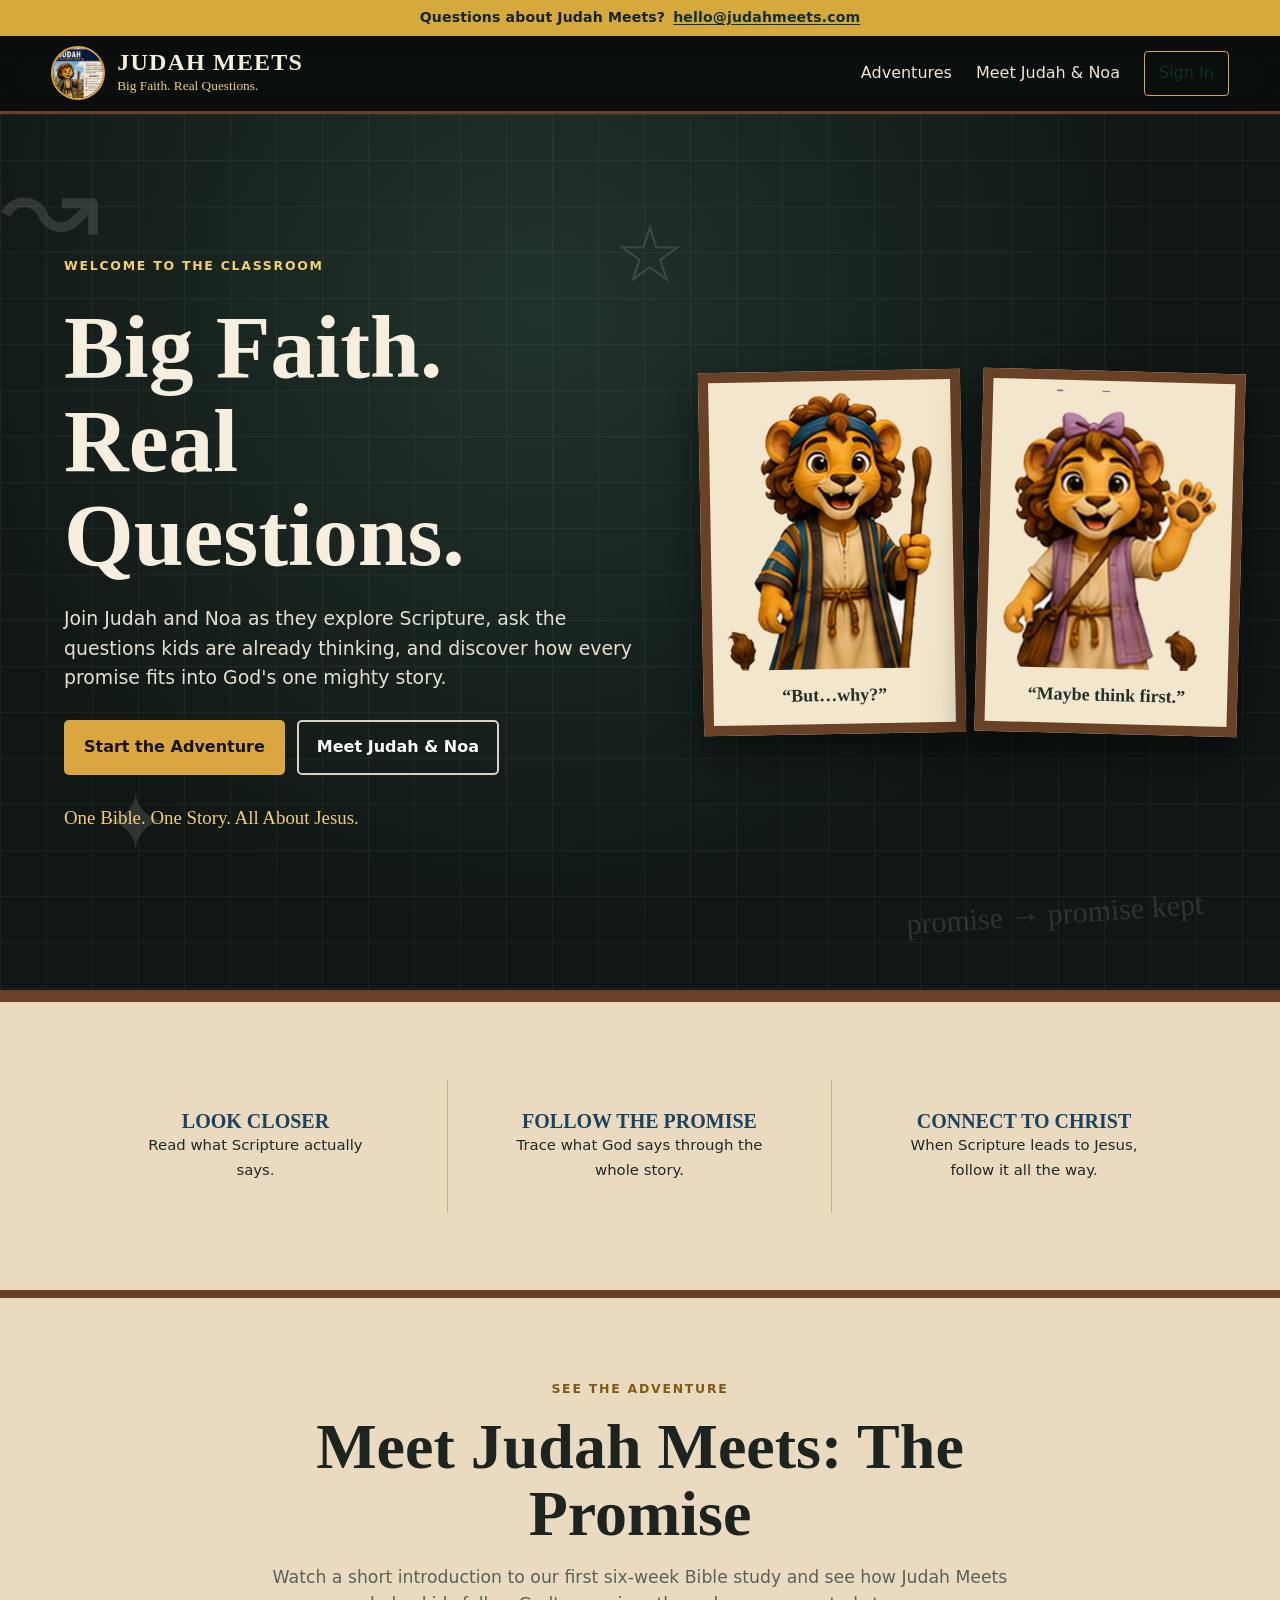
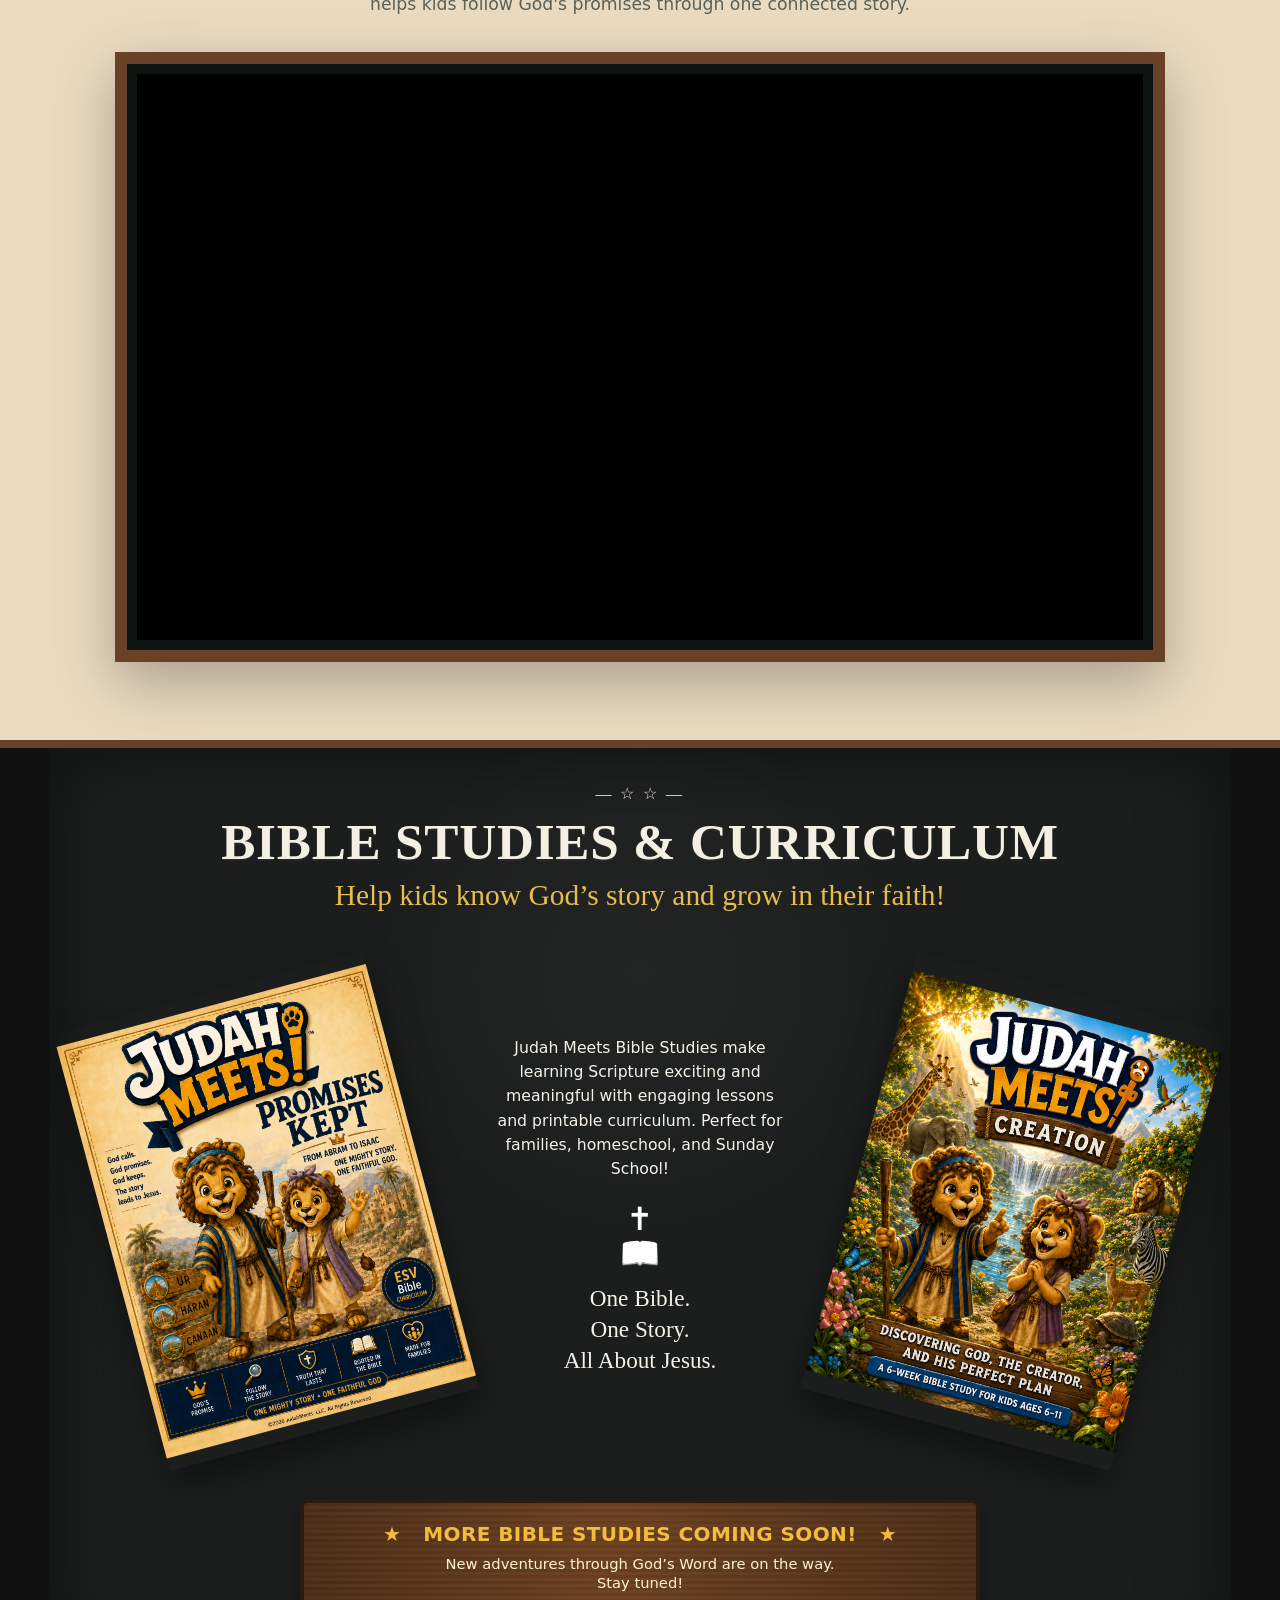
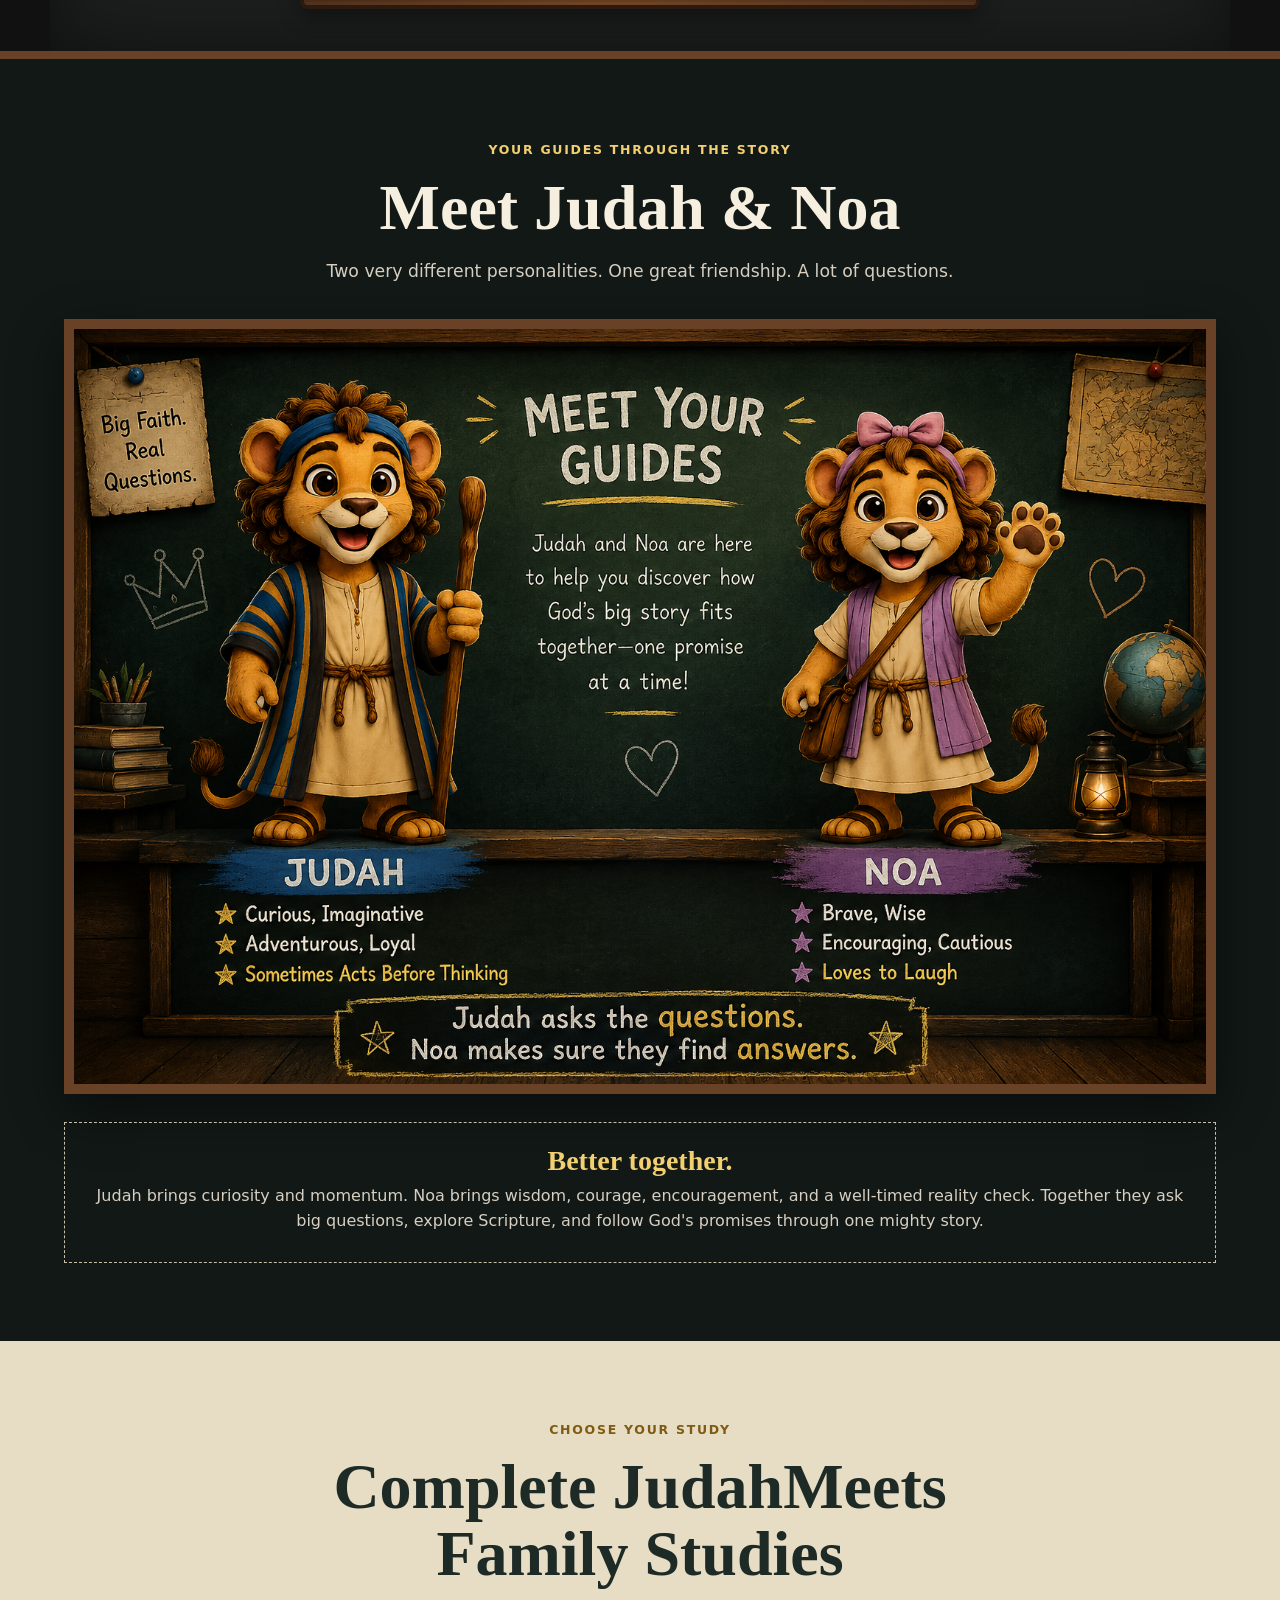
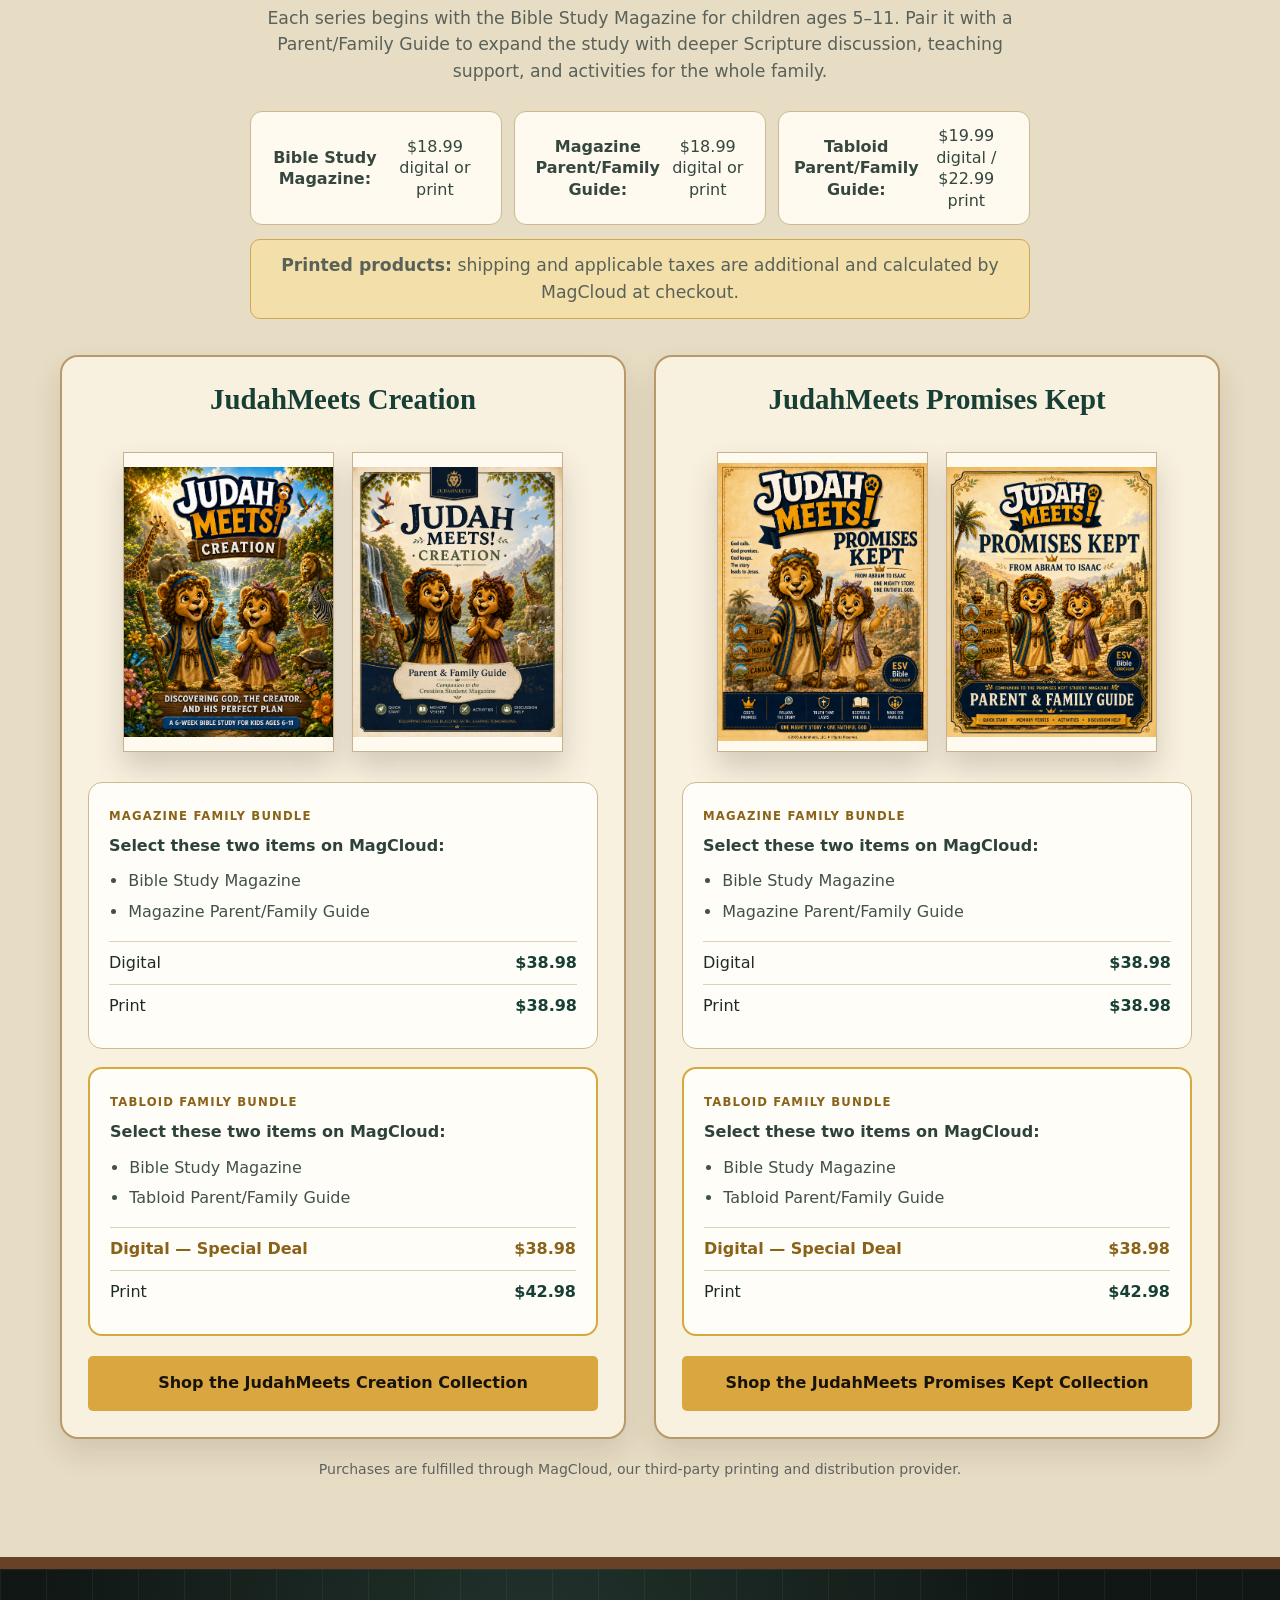
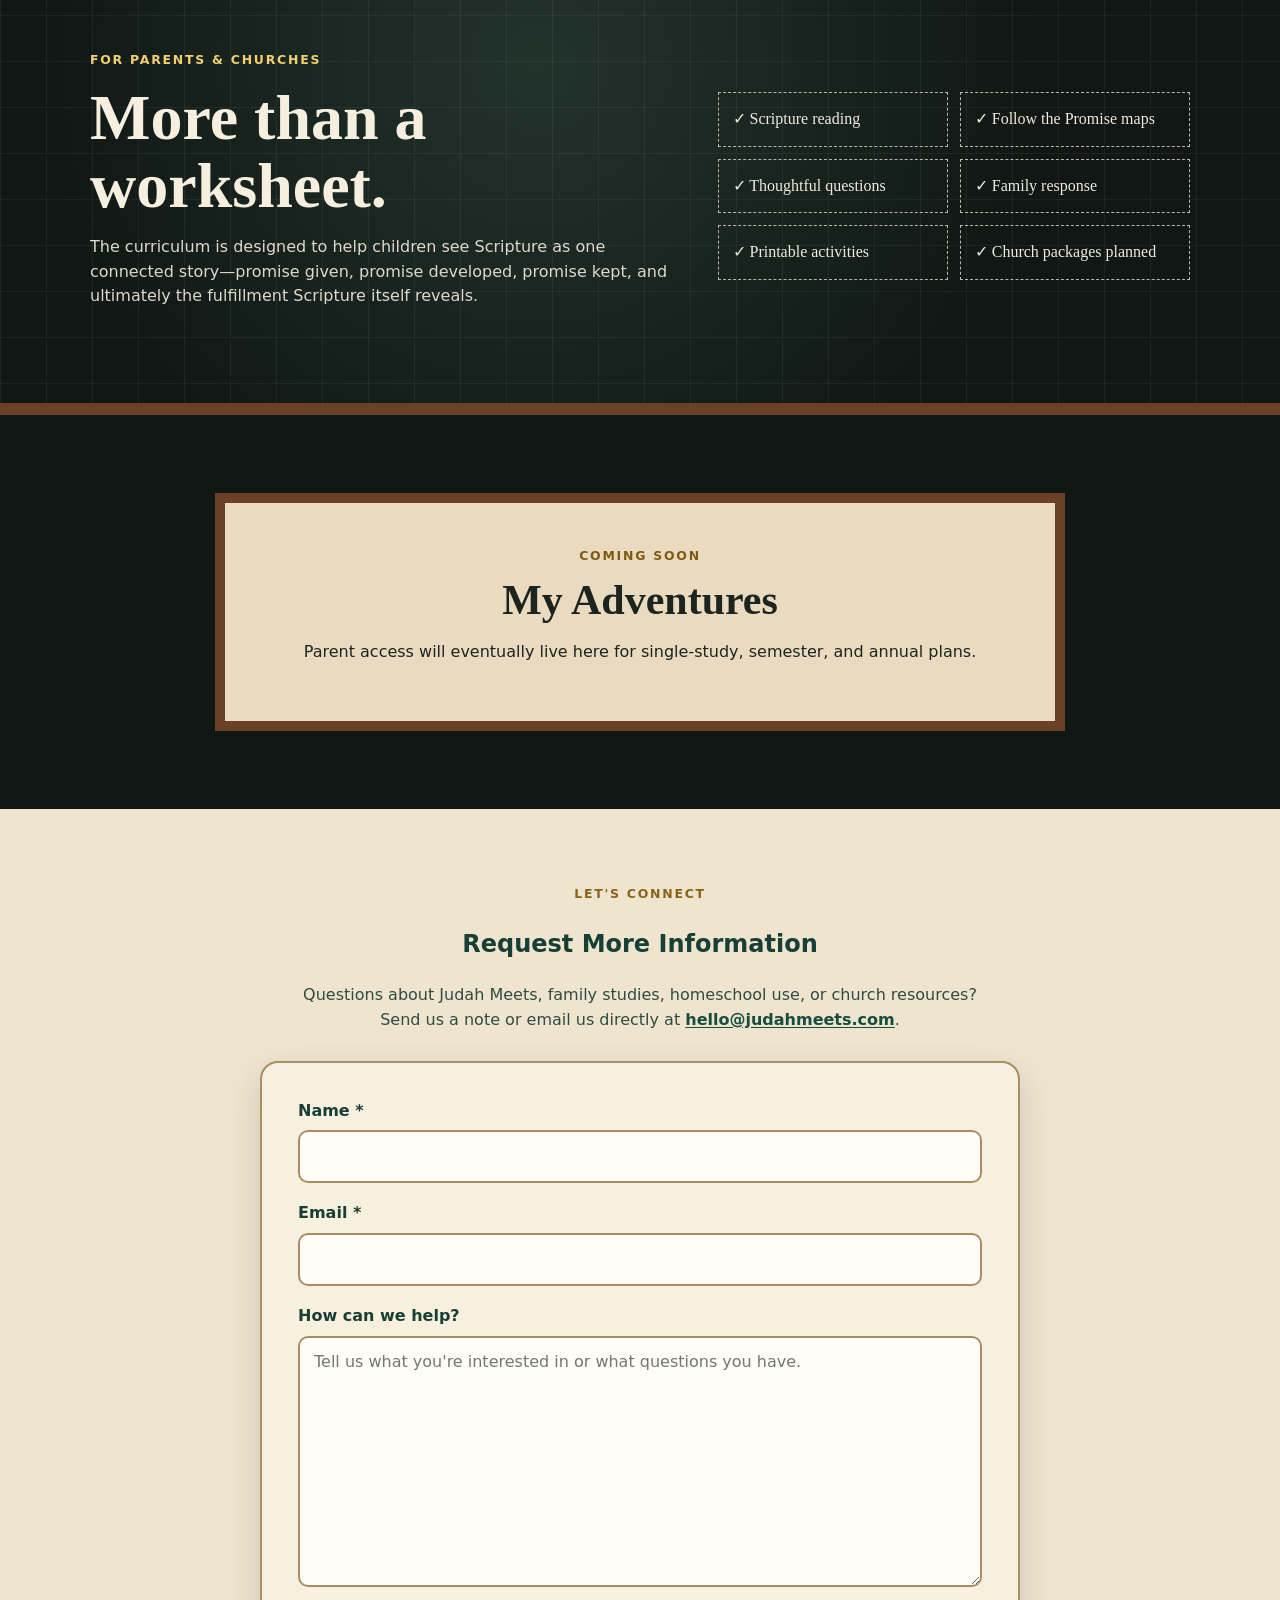
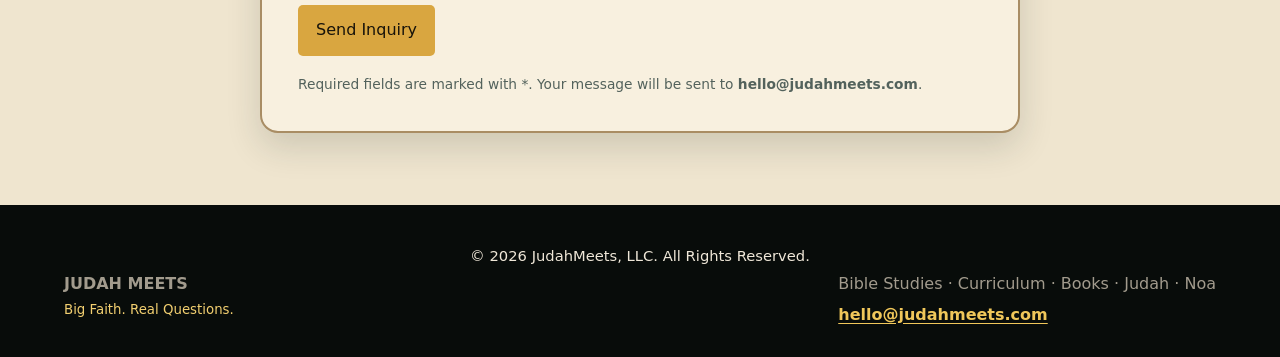
==== index.html @ a3ea9ac3 "magcloud connections" ====
<!doctype html>
<html lang="en">
<head>
<meta charset="utf-8">
<meta name="viewport" content="width=device-width,initial-scale=1">
<meta name="description" content="Judah Meets — animated Bible adventures, curriculum, and books that help kids follow God's promises through one mighty story.">
<title>Judah Meets | Big Faith. Real Questions.</title>
<link rel="stylesheet" href="styles.css">
</head>
<body>
<div class="contact-utility">
  <span>Questions about Judah Meets?</span>
  <a href="mailto:hello@judahmeets.com">hello@judahmeets.com</a>
</div>
<header class="site-header">
  <a class="brand" href="#top">
    <img src="assets/judah-logo.jpg" alt="Judah Meets">
    <div><strong>JUDAH MEETS</strong><small>Big Faith. Real Questions.</small></div>
  </a>
  <button class="menu-toggle" aria-label="Open menu">☰</button>
  <nav>
    <a href="#family-bundles">Adventures</a>
    <a href="#guides">Meet Judah &amp; Noa</a>
    <a class="sign-in" href="#contact">Sign In</a>
  </nav>
</header>

<main id="top">
  <section class="hero chalkboard">
    <div class="chalk-doodles" aria-hidden="true">
      <span class="star s1">☆</span><span class="star s2">✦</span><span class="arrow a1">↝</span>
      <span class="scribble">promise → promise kept</span>
    </div>
    <div class="hero-inner">
      <div class="hero-copy">
        <span class="kicker">WELCOME TO THE CLASSROOM</span>
        <h1>Big Faith.<br>Real Questions.</h1>
        <p>Join Judah and Noa as they explore Scripture, ask the questions kids are already thinking, and discover how every promise fits into God's one mighty story.</p>
        <div class="hero-actions">
          <a class="btn primary" href="#family-bundles">Start the Adventure</a>
          <a class="btn ghost" href="#guides">Meet Judah &amp; Noa</a>
        </div>
        <p class="tagline">One Bible. One Story. All About Jesus.</p>
      </div>
      <div class="hero-duo">
        <div class="character-cutout judah-cutout">
          <img class="character-only" src="assets/judah-clean.png" alt="Judah">
          <span>“But…why?”</span>
        </div>
        <div class="character-cutout noa-cutout">
          <img class="character-only" src="assets/noa-clean.png" alt="Noa">
          <span>“Maybe think first.”</span>
        </div>
      </div>
    </div>
  </section>

  <section class="classroom-strip">
    <div class="strip-item"><b>LOOK CLOSER</b><span>Read what Scripture actually says.</span></div>
    <div class="strip-item"><b>FOLLOW THE PROMISE</b><span>Trace what God says through the whole story.</span></div>
    <div class="strip-item"><b>CONNECT TO CHRIST</b><span>When Scripture leads to Jesus, follow it all the way.</span></div>
  </section>

  



  

<section class="study-video" id="study-video">
  <div class="section-heading">
    <span class="kicker dark">SEE THE ADVENTURE</span>
    <h2>Meet Judah Meets: The Promise</h2>
    <p>Watch a short introduction to our first six-week Bible study and see how Judah Meets helps kids follow God's promises through one connected story.</p>
  </div>
  <div class="video-shell youtube-shell">
    <div class="youtube-frame">
      <iframe
        src="https://www.youtube.com/embed/J6zsBI6po10?si=3OgHy-DRRXfZKA6Q&rel=0"
        title="Judah Meets: The Promise — Bible Study Introduction"
        loading="lazy"
        allow="accelerometer; autoplay; clipboard-write; encrypted-media; gyroscope; picture-in-picture; web-share"
        allowfullscreen>
      </iframe>
    </div>
  </div>
</section>


<section class="curriculum-preview" id="curriculum-preview">
  <div class="curriculum-board">
    <div class="curriculum-board-heading">
      <div class="chalk-stars">— ☆ ☆ —</div>
      <h2>BIBLE STUDIES &amp; CURRICULUM</h2>
      <div class="chalk-subtitle">Help kids know God’s story and grow in their faith!</div>
    </div>

    <div class="curriculum-scene">
      <figure class="curriculum-cover curriculum-cover-left">
        <img src="assets/promises-kept-cover.png" alt="Judah Meets Promises Kept — From Abram to Isaac">
      </figure>

      <div class="curriculum-center-copy">
        <p>
          Judah Meets Bible Studies make learning Scripture exciting and meaningful
          with engaging lessons and printable curriculum. Perfect for families,
          homeschool, and Sunday School!
        </p>
        <div class="chalk-bible" aria-hidden="true">✝<br>📖</div>
        <div class="one-story">One Bible.<br>One Story.<br>All About Jesus.</div>
      </div>

      <figure class="curriculum-cover curriculum-cover-right">
        <img src="assets/creation-cover.png" alt="Judah Meets Creation">
      </figure>
    </div>

    <div class="coming-soon-plank">
      <strong>★ &nbsp; MORE BIBLE STUDIES COMING SOON! &nbsp; ★</strong>
      <span>New adventures through God’s Word are on the way.<br>Stay tuned!</span>
    </div>
  </div>
</section>


<section class="guides" id="guides">
  <div class="section-heading light">
    <span class="kicker">YOUR GUIDES THROUGH THE STORY</span>
    <h2>Meet Judah &amp; Noa</h2>
    <p>Two very different personalities. One great friendship. A lot of questions.</p>
  </div>

  <div class="meet-guides-feature">
    <img src="assets/meet-judah-noa.png" alt="Meet Judah and Noa">
  </div>

  <div class="duo-note">
    <strong>Better together.</strong>
    <p>Judah brings curiosity and momentum. Noa brings wisdom, courage, encouragement, and a well-timed reality check. Together they ask big questions, explore Scripture, and follow God's promises through one mighty story.</p>
  </div>
</section>


  

  
<section class="family-bundles" id="family-bundles">
  <div class="section-heading">
    <span class="kicker dark">CHOOSE YOUR STUDY</span>
    <h2>Complete JudahMeets Family Studies</h2>
    <p>Each series begins with the Bible Study Magazine for children ages 5–11. Pair it with a Parent/Family Guide to expand the study with deeper Scripture discussion, teaching support, and activities for the whole family.</p>
    <div class="single-item-prices" aria-label="Individual item prices">
      <span><strong>Bible Study Magazine:</strong> $18.99 digital or print</span>
      <span><strong>Magazine Parent/Family Guide:</strong> $18.99 digital or print</span>
      <span><strong>Tabloid Parent/Family Guide:</strong> $19.99 digital / $22.99 print</span>
    </div>
    <p class="shipping-callout"><strong>Printed products:</strong> shipping and applicable taxes are additional and calculated by MagCloud at checkout.</p>
  </div>

  <div class="bundle-series-grid">
    <article class="bundle-series">
      <h3>JudahMeets Creation</h3>

      <div class="bundle-cover-pair" aria-label="Creation Bible Study Magazine and Parent & Family Guide">
        <img src="assets/creation-student-cover.png" alt="Judah Meets Creation Bible Study Magazine cover">
        <img src="assets/creation-parent-cover.png" alt="Judah Meets Creation Parent & Family Guide cover">
      </div>

      <div class="bundle-options">
        <div class="bundle-card">
          <span class="bundle-label">MAGAZINE FAMILY BUNDLE</span>
          <h4>Select these two items on MagCloud:</h4>
          <ul class="bundle-selection-list">
            <li>Bible Study Magazine</li>
            <li>Magazine Parent/Family Guide</li>
          </ul>
          <div class="bundle-price-line"><span>Digital</span><strong>$38.98</strong></div>
          <div class="bundle-price-line"><span>Print</span><strong>$38.98</strong></div>
        </div>

        <div class="bundle-card tabloid-bundle">
          <span class="bundle-label">TABLOID FAMILY BUNDLE</span>
          <h4>Select these two items on MagCloud:</h4>
          <ul class="bundle-selection-list">
            <li>Bible Study Magazine</li>
            <li>Tabloid Parent/Family Guide</li>
          </ul>
          <div class="bundle-price-line special"><span>Digital — Special Deal</span><strong>$38.98</strong></div>
          <div class="bundle-price-line"><span>Print</span><strong>$42.98</strong></div>
        </div>
      </div>

      <a class="btn primary magcloud-link collection-link"
         href="https://www.magcloud.com/browse/magazine/3392945"
         data-magcloud-url="https://www.magcloud.com/browse/magazine/3392945">
         Shop the JudahMeets Creation Collection
      </a>
    </article>

    <article class="bundle-series">
      <h3>JudahMeets Promises Kept</h3>

      <div class="bundle-cover-pair" aria-label="Promises Kept Bible Study Magazine and Parent & Family Guide">
        <img src="assets/promises-student-cover.png" alt="Judah Meets Promises Kept Bible Study Magazine cover">
        <img src="assets/promises-parent-cover.png" alt="Judah Meets Promises Kept Parent & Family Guide cover">
      </div>

      <div class="bundle-options">
        <div class="bundle-card">
          <span class="bundle-label">MAGAZINE FAMILY BUNDLE</span>
          <h4>Select these two items on MagCloud:</h4>
          <ul class="bundle-selection-list">
            <li>Bible Study Magazine</li>
            <li>Magazine Parent/Family Guide</li>
          </ul>
          <div class="bundle-price-line"><span>Digital</span><strong>$38.98</strong></div>
          <div class="bundle-price-line"><span>Print</span><strong>$38.98</strong></div>
        </div>

        <div class="bundle-card tabloid-bundle">
          <span class="bundle-label">TABLOID FAMILY BUNDLE</span>
          <h4>Select these two items on MagCloud:</h4>
          <ul class="bundle-selection-list">
            <li>Bible Study Magazine</li>
            <li>Tabloid Parent/Family Guide</li>
          </ul>
          <div class="bundle-price-line special"><span>Digital — Special Deal</span><strong>$38.98</strong></div>
          <div class="bundle-price-line"><span>Print</span><strong>$42.98</strong></div>
        </div>
      </div>

      <a class="btn primary magcloud-link collection-link"
         href="https://www.magcloud.com/browse/magazine/3387873"
         data-magcloud-url="https://www.magcloud.com/browse/magazine/3387873">
         Shop the JudahMeets Promises Kept Collection
      </a>
    </article>
  </div>

  <p class="pricing-disclaimer">Purchases are fulfilled through MagCloud, our third-party printing and distribution provider.</p>
</section>


<section class="parents chalkboard" id="parents">
    <div class="parents-inner">
      <div>
        <span class="kicker">FOR PARENTS &amp; CHURCHES</span>
        <h2>More than a worksheet.</h2>
        <p>The curriculum is designed to help children see Scripture as one connected story—promise given, promise developed, promise kept, and ultimately the fulfillment Scripture itself reveals.</p>
      </div>
      <div class="chalk-list">
        <span>✓ Scripture reading</span>
        <span>✓ Follow the Promise maps</span>
        <span>✓ Thoughtful questions</span>
        <span>✓ Family response</span>
        <span>✓ Printable activities</span>
        <span>✓ Church packages planned</span>
      </div>
    </div>
  </section>
<section class="signin" id="signin">
    <div class="signin-card">
      <span class="kicker dark">COMING SOON</span>
      <h2>My Adventures</h2>
      <p>Parent access will eventually live here for single-study, semester, and annual plans.</p>
    </div>
  </section>
</main>

<section class="contact-section" id="contact">
  <div class="contact-intro">
    <span class="kicker dark">LET'S CONNECT</span>
    <h2>Request More Information</h2>
    <p>Questions about Judah Meets, family studies, homeschool use, or church resources? Send us a note or email us directly at <a class="contact-email-inline" href="mailto:hello@judahmeets.com">hello@judahmeets.com</a>.</p>
  </div>

  <div class="contact-form-shell native-contact-shell">
    <form class="inquiry-form" action="https://formsubmit.co/hello@judahmeets.com" method="POST">
      <input type="hidden" name="_subject" value="New JudahMeets.com Inquiry">
      <input type="hidden" name="_template" value="table">
      <input type="hidden" name="_next" value="https://www.judahmeets.com/thanks.html">
      <input type="text" name="_honey" class="honeypot" tabindex="-1" autocomplete="off">

      <div class="form-row">
        <label for="inquiry-name">Name <span aria-hidden="true">*</span></label>
        <input id="inquiry-name" type="text" name="name" autocomplete="name" required>
      </div>

      <div class="form-row">
        <label for="inquiry-email">Email <span aria-hidden="true">*</span></label>
        <input id="inquiry-email" type="email" name="email" autocomplete="email" required>
      </div>

      <div class="form-row">
        <label for="inquiry-message">How can we help?</label>
        <textarea id="inquiry-message" name="message" rows="9" placeholder="Tell us what you're interested in or what questions you have." required></textarea>
      </div>

      <button class="btn primary inquiry-submit" type="submit">Send Inquiry</button>
      <p class="form-note">Required fields are marked with *. Your message will be sent to <strong>hello@judahmeets.com</strong>.</p>
    </form>
  </div>
</section>

<footer>
  <div class="copyright-line">© 2026 JudahMeets, LLC. All Rights Reserved.</div>
  <div class="footer-inner">
    <div><strong>JUDAH MEETS</strong><small>Big Faith. Real Questions.</small></div>
    <div>
      <div>Bible Studies · Curriculum · Books · Judah · Noa</div>
      <a class="footer-contact-email" href="mailto:hello@judahmeets.com">hello@judahmeets.com</a>
    </div>
  </div>
</footer>

<script src="script.js"></script>

<div class="external-modal" id="magcloud-modal" hidden>
  <div class="external-modal-backdrop" data-close-magcloud></div>
  <div class="external-modal-dialog" role="dialog" aria-modal="true" aria-labelledby="magcloud-modal-title">
    <button class="external-modal-close" type="button" data-close-magcloud aria-label="Close">×</button>
    <span class="kicker dark">PURCHASE &amp; FULFILLMENT</span>
    <h2 id="magcloud-modal-title">You’re leaving JudahMeets.com</h2>
    <p>JudahMeets printed and digital materials are purchased through <strong>MagCloud, our third-party printing and distribution provider</strong>.</p>
    <p>You’ll be taken to the JudahMeets collection on MagCloud. Select the Bible Study Magazine and the Parent/Family Guide format shown on this page before checkout. <strong>Shipping and applicable taxes are additional and calculated by MagCloud at checkout.</strong> MagCloud also handles payment and delivery.</p>
    <div class="external-modal-actions">
      <button class="btn curriculum-ghost modal-stay" type="button" data-close-magcloud>Stay on JudahMeets</button>
      <a class="btn primary" id="continue-magcloud" href="#" target="_blank" rel="noopener noreferrer">Continue to MagCloud</a>
    </div>
  </div>
</div>

</body>
</html>
---- styles.css ----
:root{
 --chalk:#111a17;--chalk2:#17231f;--cream:#f3ead8;--paper:#ead9b8;--gold:#d9a640;
 --gold2:#f2cf70;--navy:#1b425e;--blue:#2e769d;--green:#65834d;--purple:#76518f;
 --wood:#684126;--ink:#1c2420;--muted:#c9c1b2;
}
*{box-sizing:border-box}html{scroll-behavior:smooth}
body{margin:0;background:#0b100e;color:#f6efdf;font-family:Inter,system-ui,-apple-system,Segoe UI,sans-serif;line-height:1.55}
a{color:inherit;text-decoration:none}img{max-width:100%}
.site-header{position:sticky;top:0;z-index:20;height:78px;background:#0a0f0de8;backdrop-filter:blur(12px);border-bottom:3px solid var(--wood);display:flex;align-items:center;justify-content:space-between;padding:0 4vw}
.brand{display:flex;align-items:center;gap:12px}.brand img{width:54px;height:54px;border-radius:50%;object-fit:cover;border:2px solid var(--gold)}
.brand strong{display:block;font:700 24px Georgia,serif;letter-spacing:.05em}.brand small{display:block;color:var(--gold2);font-family:cursive}
nav{display:flex;gap:24px;align-items:center}nav a{color:#eee6d8}.sign-in{border:1px solid var(--gold);padding:9px 14px;border-radius:4px}
.menu-toggle{display:none;background:none;border:0;color:white;font-size:28px}
.chalkboard{background:radial-gradient(circle at 42% 22%,#22332c,#101714 62%);position:relative;overflow:hidden}
.chalkboard:after{content:"";position:absolute;inset:0;pointer-events:none;opacity:.05;background-image:linear-gradient(90deg,#fff 1px,transparent 1px),linear-gradient(#fff 1px,transparent 1px);background-size:46px 46px}
.hero{border-bottom:12px solid var(--wood)}.hero-inner{min-height:720px;display:grid;grid-template-columns:1.05fr .95fr;gap:40px;width:min(1200px,92vw);margin:auto;align-items:center;position:relative;z-index:2}
.hero-copy h1,.section-heading h2,.course-purchase h3,.parents h2,.future-podcast h2{font-family:Georgia,serif;line-height:1.05}
.hero-copy h1{font-size:clamp(3.5rem,7vw,6.8rem);margin:.25em 0}.hero-copy p{font-size:1.18rem;max-width:660px;color:#e6dfd2}
.kicker{display:inline-block;color:var(--gold2);font-weight:900;letter-spacing:.14em;font-size:.78rem}.kicker.dark{color:#7f5a12}
.hero-actions{display:flex;gap:12px;flex-wrap:wrap;margin:28px 0}.btn{display:inline-block;padding:13px 18px;border-radius:5px;font-weight:800;border:2px solid transparent}.btn.primary{background:var(--gold);color:#17130a}.btn.ghost{border-color:#d9d1c3;color:#fff}.tagline{font-family:cursive;color:var(--gold2)!important}
.hero-duo{display:grid;grid-template-columns:1fr 1fr;gap:16px;align-items:end}.character-cutout{background:#f2e6cc;border:10px solid var(--wood);padding:10px;color:#1e211e;box-shadow:0 18px 45px #0008;transform:rotate(-1deg)}.character-cutout:nth-child(2){transform:rotate(1.5deg)}.character-cutout img{width:100%;aspect-ratio:4/5;object-fit:cover;object-position:top}.character-cutout span{display:block;text-align:center;font:bold 18px cursive;padding:8px;color:#233129}
.chalk-doodles{position:absolute;inset:0;z-index:1;color:#ffffff20;font-family:cursive}.star{position:absolute;font-size:80px}.s1{left:48%;top:9%}.s2{left:8%;bottom:12%}.a1{right:8%;top:12%;font-size:120px}.scribble{position:absolute;right:6%;bottom:6%;font-size:30px;transform:rotate(-4deg)}
.classroom-strip{display:grid;grid-template-columns:repeat(3,1fr);background:#eadbc0;color:#1f2924;border-bottom:8px solid var(--wood)}.strip-item{padding:30px 5vw;text-align:center;border-right:1px solid #c6ad84}.strip-item:last-child{border-right:0}.strip-item b{display:block;font:700 20px Georgia,serif;color:var(--navy)}.strip-item span{font-size:.93rem}
section{padding:78px 5vw}.adventures{background:#f3ead8;color:var(--ink)}.section-heading{max-width:780px;margin:0 auto 34px;text-align:center}.section-heading h2{font-size:clamp(2.6rem,5vw,4.6rem);margin:.18em 0}.section-heading p{color:#596158;font-size:1.08rem}.section-heading.light p{color:#d5cec1}
.featured-board{display:grid;grid-template-columns:1.05fr .95fr;gap:28px;width:min(1180px,100%);margin:auto}.board-frame{background:var(--wood);padding:14px;border-radius:8px;box-shadow:0 15px 38px #0003}.board-content{min-height:430px;padding:34px;background:radial-gradient(circle at 60% 30%,#203028,#101714 68%);color:white;border:2px solid #a17b50}.chalk-label{color:var(--gold2);font-weight:800}.board-content h3{font:700 48px Georgia,serif;margin:8px 0;color:#fff}.course-sub{font:24px Georgia,serif;color:#e7ddc8}.promise-path{display:flex;gap:9px;align-items:center;flex-wrap:wrap;margin:34px 0}.promise-path span{border:1px solid #d6cdbd;padding:9px 11px;border-radius:7px;font-family:cursive}.promise-path i{color:var(--gold2);font-size:22px}.chalk-note{font:24px cursive;color:var(--gold2)}
.course-purchase{display:flex;flex-direction:column;justify-content:center}.course-purchase h3{font-size:3.1rem;margin:.2em 0}.course-purchase p{color:#596158}.price-cards{display:grid;grid-template-columns:1fr 1fr;gap:12px;margin:18px 0}.price-card{border:1px solid #a98d64;background:#f8f0df;padding:16px}.price-card small,.price-card span{display:block}.price-card strong{font-size:2rem;color:var(--navy)}.featured-price{border:2px solid var(--blue)}
.week-path{display:grid;grid-template-columns:repeat(6,1fr);gap:10px;width:min(1180px,100%);margin:38px auto 0}.week-path article{background:#fff9ed;border:1px solid #d6c4a2;padding:16px;min-height:180px;border-radius:10px}.week-path b{font-size:1.8rem;color:var(--gold)}.week-path h4{font:700 20px Georgia,serif;margin:.4em 0;color:var(--navy)}.week-path p{font-size:.9rem;color:#6c7069}
.guides{background:#111815;color:#f6efdf}.guide-grid{display:grid;grid-template-columns:1fr 1fr;gap:30px;width:min(1180px,100%);margin:auto}.guide-card{background:#f3ead8;color:#1d231f;border:10px solid var(--wood);box-shadow:0 16px 40px #0007}.guide-card img{width:100%;aspect-ratio:16/11;object-fit:cover;object-position:top}.guide-copy{padding:24px}.name-tag{display:inline-block;background:var(--navy);color:#fff;padding:6px 10px;font-weight:900;letter-spacing:.12em}.name-tag.noa{background:var(--green)}.guide-copy h3{font:700 34px Georgia,serif;margin:.3em 0}.guide-copy p{color:#525951}.traits{display:flex;gap:8px;flex-wrap:wrap}.traits span{background:#e5d6b6;padding:7px 10px;border-radius:999px;font-size:.88rem;font-weight:700}.duo-note{width:min(1180px,100%);margin:28px auto 0;border:1px dashed #c7bda9;padding:22px;text-align:center}.duo-note strong{font:700 28px Georgia,serif;color:var(--gold2)}.duo-note p{margin:.4em 0;color:#d7cfc2}
.products{background:#eadbc0;color:var(--ink)}.product-grid{display:grid;grid-template-columns:repeat(3,1fr);gap:20px;width:min(1100px,100%);margin:auto}.product-grid article{background:#f8f1e4;border:1px solid #c8b28c;padding:28px;border-radius:8px}.product-grid .icon{font-size:34px;color:var(--navy)}.product-grid h3{font:700 28px Georgia,serif;margin:.3em 0}.product-grid p{color:#656b64}.product-grid a{font-weight:800;color:var(--navy)}
.parents{border-top:12px solid var(--wood);border-bottom:12px solid var(--wood)}.parents-inner{width:min(1100px,100%);margin:auto;display:grid;grid-template-columns:1.1fr .9fr;gap:50px;position:relative;z-index:2}.parents h2{font-size:4rem;margin:.2em 0}.parents p{color:#e0d8cb}.chalk-list{display:grid;grid-template-columns:1fr 1fr;gap:12px;align-content:center}.chalk-list span{border:1px dashed #bdb5a6;padding:14px;font-family:cursive;color:#f1eadf}
.future-podcast{background:#f3ead8;color:var(--ink)}.signin{background:#101714}.signin-card{width:min(850px,92vw);margin:auto;background:#eadbc0;color:#1c2420;padding:40px;text-align:center;border:10px solid var(--wood)}.signin-card h2{font:700 42px Georgia,serif;margin:.2em}
footer{padding:30px 5vw;background:#080c0a;color:#a29b8d}.footer-inner{display:flex;justify-content:space-between;gap:20px;flex-wrap:wrap}.footer-inner strong{display:block}.footer-inner small{color:var(--gold2)}
@media(max-width:950px){nav{display:none}nav.open{display:flex;position:absolute;top:78px;right:12px;flex-direction:column;background:#0d1311;padding:20px}.menu-toggle{display:block}.hero-inner,.featured-board,.guide-grid,.parents-inner{grid-template-columns:1fr}.hero-duo{max-width:700px}.week-path{grid-template-columns:repeat(2,1fr)}.product-grid,.classroom-strip{grid-template-columns:1fr}.strip-item{border-right:0;border-bottom:1px solid #c6ad84}}
@media(max-width:600px){.brand strong{font-size:18px}.brand small{display:none}.hero-inner{min-height:auto;padding:70px 0}.hero-duo{grid-template-columns:1fr}.price-cards,.chalk-list{grid-template-columns:1fr}.week-path{grid-template-columns:1fr}}

.two-products{grid-template-columns:repeat(2,minmax(0,1fr));max-width:850px}
@media(max-width:700px){.two-products{grid-template-columns:1fr}}

/* Official character cutouts — no poster/card background */
.guide-card .character-only{
  display:block;
  width:auto;
  max-width:88%;
  height:470px;
  object-fit:contain;
  object-position:center bottom;
  margin:24px auto 0;
  filter:drop-shadow(0 18px 18px rgba(0,0,0,.25));
  background:transparent;
}
.guide-card{
  overflow:visible;
}
.guide-card .guide-copy{
  position:relative;
  z-index:2;
}
.copyright-line{
  width:100%;
  text-align:center;
  color:#d8d0c2;
  font-size:.9rem;
  padding:8px 0 2px;
}
@media(max-width:700px){
  .guide-card .character-only{height:390px;max-width:96%}
}


/* CLEAN CHARACTER PRESENTATION */
.guide-card{
  background:transparent !important;
  border:1px solid rgba(242,207,112,.30) !important;
  box-shadow:none !important;
  padding-top:18px;
}
.guide-card .character-only{
  display:block;
  height:500px;
  width:100%;
  max-width:460px;
  object-fit:contain;
  object-position:center bottom;
  margin:0 auto;
  padding:0;
  background:transparent !important;
  border:0 !important;
  box-shadow:none !important;
  filter:drop-shadow(0 16px 12px rgba(0,0,0,.28));
}
.guide-card .guide-copy{
  background:rgba(243,234,216,.96);
  margin:0 16px 16px;
  border-radius:12px;
  border:1px solid rgba(217,166,64,.35);
}
.guide-card img.character-only{
  aspect-ratio:auto !important;
}
.copyright-line{
  display:block;
  width:100%;
  text-align:center;
  color:#efe7d8;
  font-size:.92rem;
  padding:10px 0 4px;
}
@media(max-width:700px){
  .guide-card .character-only{height:400px;max-width:360px}
}

/* Meet Judah & Noa feature artwork */
.meet-guides-feature{
  width:min(1180px,100%);
  margin:0 auto 28px;
  background:#0f1714;
  border:10px solid var(--wood);
  box-shadow:0 18px 48px rgba(0,0,0,.45);
  overflow:visible;
}
.meet-guides-feature img{
  display:block;
  width:100%;
  height:auto;
}
@media(max-width:700px){
  .meet-guides-feature{border-width:6px}
}

.study-video{
  background:#eadbc0;
  color:var(--ink);
}
.video-shell{
  width:min(1050px,92vw);
  margin:0 auto;
  background:#0d1512;
  border:12px solid var(--wood);
  box-shadow:0 20px 55px rgba(0,0,0,.28);
  padding:10px;
}
.video-shell video{
  display:block;
  width:100%;
  height:auto;
  background:#000;
}

/* YouTube-hosted Bible study commercial */
.youtube-shell{
  padding:10px;
}
.youtube-frame{
  position:relative;
  width:100%;
  aspect-ratio:16/9;
  overflow:visible;
  background:#000;
}
.youtube-frame iframe{
  position:absolute;
  inset:0;
  width:100%;
  height:100%;
  border:0;
  display:block;
}

.plan-options{display:grid;grid-template-columns:repeat(3,minmax(0,1fr));gap:12px;margin:22px 0}
.plan-card{background:#f8f0df;border:1px solid #a98d64;padding:18px;min-height:190px}
.plan-card small{display:block;color:#7f5a12;font-weight:900;letter-spacing:.08em;margin-bottom:8px}
.plan-card h4{margin:.15em 0 .45em;color:var(--navy);font:700 1.35rem Georgia,serif}
.plan-card p{margin:0;color:#596158;font-size:.95rem}
@media(max-width:850px){.plan-options{grid-template-columns:1fr}}

.contact-section{padding:72px 20px;background:#efe5cf}
.contact-intro{max-width:760px;margin:0 auto 28px;text-align:center}
.contact-intro p{max-width:680px;margin:0 auto}
.contact-form-shell{max-width:900px;margin:0 auto;padding:14px;background:#f8f0df;border:2px solid #a98d64;box-shadow:0 14px 34px rgba(32,43,38,.16);border-radius:18px;overflow:hidden}
.contact-form-shell iframe{display:block;width:100%;min-height:1180px;border:0;background:#f8f0df;border-radius:12px}
@media(max-width:700px){.contact-section{padding:48px 10px}.contact-form-shell{padding:6px}.contact-form-shell iframe{min-height:1320px}}





/* Symmetric fan: 30° outward from upright on each side */
.curriculum-preview-card:first-child img{
  transform:rotate(-30deg);
}
.curriculum-preview-card:last-child img{
  transform:rotate(30deg);
}
.curriculum-preview-card figcaption{
  display:none;
}
@media(max-width:900px){
  .curriculum-preview-grid{
    min-height:610px;
    transform:scale(.82);
    transform-origin:top center;
    margin-bottom:-90px;
  }
}
@media(max-width:650px){
  .curriculum-preview-grid{
    min-height:auto;
    display:grid;
    grid-template-columns:1fr;
    gap:28px;
    padding:30px 0 50px;
    transform:none;
    margin-bottom:0;
  }
  .curriculum-preview-card{
    width:min(90vw,420px);
    height:auto;
    margin:0 auto !important;
  }
  .curriculum-preview-card img{
    width:min(78vw,390px);
    height:auto;
    aspect-ratio:390/550;
    object-fit:contain;
    transform:none !important;
  }
}


/* Curriculum feature board — matches approved chalkboard concept */
.curriculum-preview{
  padding:0;
  background:#111;
  border-top:8px solid var(--wood);
  border-bottom:8px solid var(--wood);
}
.curriculum-board{
  width:min(1180px,100%);
  margin:0 auto;
  padding:34px 38px 42px;
  color:#fff;
  background:
    radial-gradient(circle at 50% 25%,rgba(255,255,255,.035),transparent 30%),
    linear-gradient(rgba(255,255,255,.015),rgba(255,255,255,.015)),
    #171a19;
  box-shadow:inset 0 0 70px rgba(0,0,0,.45);
  overflow:visible;
}
.curriculum-board-heading{
  text-align:center;
  margin-bottom:8px;
}
.chalk-stars{
  color:#eee8dc;
  font-family:"Comic Sans MS","Bradley Hand",cursive;
  font-size:1rem;
  letter-spacing:.15em;
}
.curriculum-board-heading h2{
  margin:.1em 0 .15em;
  color:#f4efe3;
  font:700 clamp(2rem,4vw,4rem) Georgia,serif;
  letter-spacing:.015em;
  text-shadow:0 2px 0 rgba(255,255,255,.04);
}
.chalk-subtitle{
  max-width:620px;
  margin:0 auto;
  color:#e8bc4e;
  font-family:"Comic Sans MS","Bradley Hand",cursive;
  font-size:clamp(1.25rem,2.3vw,2rem);
  line-height:1.18;
}
.curriculum-scene{
  min-height:570px;
  display:grid;
  grid-template-columns:1fr 320px 1fr;
  align-items:center;
  justify-items:center;
  gap:0;
  position:relative;
}
.curriculum-cover{
  width:320px;
  height:452px;
  margin:0;
  display:flex;
  align-items:center;
  justify-content:center;
  position:relative;
}
.curriculum-cover img{
  display:block;
  width:320px;
  height:452px;
  object-fit:contain;
  background:transparent;
  border:0;
  box-shadow:0 18px 36px rgba(0,0,0,.38);
  transform-origin:50% 84%;
}
.curriculum-cover-left{
  justify-self:end;
  margin-right:-8px;
}
.curriculum-cover-right{
  justify-self:start;
  margin-left:-8px;
}
.curriculum-cover-left img{
  transform:rotate(-15deg);
}
.curriculum-cover-right img{
  transform:rotate(15deg);
}
.curriculum-center-copy{
  text-align:center;
  color:#f5f1e8;
  z-index:3;
  align-self:center;
  padding:0 10px;
}
.curriculum-center-copy p{
  margin:0 auto 22px;
  max-width:300px;
  font-size:.98rem;
  line-height:1.55;
}
.chalk-bible{
  margin:4px auto 12px;
  color:#f4f1e8;
  font-size:2rem;
  line-height:1.05;
  filter:grayscale(1) brightness(1.8);
}
.one-story{
  color:#f4f1e8;
  font-family:"Comic Sans MS","Bradley Hand",cursive;
  font-size:1.45rem;
  line-height:1.35;
}
.coming-soon-plank{
  width:min(680px,90%);
  margin:8px auto 0;
  padding:16px 24px 13px;
  text-align:center;
  color:#fff2d2;
  background:
    repeating-linear-gradient(
      0deg,
      rgba(255,255,255,.025) 0 3px,
      rgba(0,0,0,.03) 3px 6px
    ),
    linear-gradient(90deg,#4b2d18,#6c4020 45%,#4b2d18);
  border:4px solid #2c1a10;
  border-radius:8px;
  box-shadow:0 8px 20px rgba(0,0,0,.35);
}
.coming-soon-plank strong{
  display:block;
  color:#f2bd3d;
  font-size:1.25rem;
  letter-spacing:.02em;
}
.coming-soon-plank span{
  display:block;
  margin-top:4px;
  font-size:.92rem;
  line-height:1.3;
}
@media(max-width:980px){
  .curriculum-scene{
    grid-template-columns:1fr 250px 1fr;
    min-height:570px;
  }
  .curriculum-cover,
  .curriculum-cover img{
    width:255px;
    height:360px;
  }
  .curriculum-center-copy p{font-size:.88rem}
  .one-story{font-size:1.2rem}
}
@media(max-width:760px){
  .curriculum-board{padding:30px 18px 36px}
  .curriculum-scene{
    grid-template-columns:1fr 1fr;
    min-height:auto;
    padding-top:30px;
    gap:6px;
  }
  .curriculum-center-copy{
    grid-column:1 / -1;
    grid-row:2;
    padding:28px 16px 8px;
  }
  .curriculum-cover{
    width:46vw;
    height:auto;
  }
  .curriculum-cover img{
    width:43vw;
    height:auto;
    aspect-ratio:390/550;
    object-fit:contain;
  }
  .curriculum-cover-left,
  .curriculum-cover-right{
    margin:0;
    justify-self:center;
  }
  .curriculum-cover-left img{transform:rotate(-10deg)}
  .curriculum-cover-right img{transform:rotate(10deg)}
  .coming-soon-plank{margin-top:10px}
}


/* 2026-08-17 cover clipping fix */
.curriculum-preview{
  overflow:visible !important;
}
.curriculum-board{
  overflow:visible !important;
  padding-left:52px;
  padding-right:52px;
}
.curriculum-scene{
  min-height:570px !important;
}
.curriculum-cover,
.curriculum-cover img{
  width:320px !important;
  height:452px !important;
}
.curriculum-cover-left{
  margin-right:14px !important;
}
.curriculum-cover-right{
  margin-left:14px !important;
}
.coming-soon-plank{
  margin-top:8px !important;
}
@media(max-width:980px){
  .curriculum-scene{
    min-height:500px !important;
  }
  .curriculum-cover,
  .curriculum-cover img{
    width:255px !important;
    height:360px !important;
  }
}
@media(max-width:760px){
  .curriculum-board{
    padding-left:18px;
    padding-right:18px;
  }
  .curriculum-cover,
  .curriculum-cover img{
    width:43vw !important;
    height:auto !important;
  }
}


/* 2026-08-17 Request More Information contrast fix */
a[href="#contact"],
.request-info,
.request-more-info{
  color:#132f27 !important;
  text-shadow:none !important;
}
a[href="#contact"]:hover,
.request-info:hover,
.request-more-info:hover{
  color:#071b16 !important;
}


/* 2026-08-17 contact heading contrast fix */
.contact-section .contact-intro h2{
  color:#173f35 !important;
  text-shadow:none !important;
}
.contact-section .contact-intro p{
  color:#2f4b43 !important;
}
.contact-section .contact-intro .kicker{
  color:#8a6219 !important;
}


/* Market-ready contact + pricing update — 2026-08-26 */
.contact-utility{
  display:flex;
  justify-content:center;
  align-items:center;
  gap:8px;
  padding:7px 16px;
  background:#d6a93d;
  color:#16231f;
  font-size:.88rem;
  font-weight:700;
  letter-spacing:.01em;
}
.contact-utility a{
  color:#0f3027;
  font-weight:900;
  text-decoration:underline;
  text-underline-offset:2px;
}
.contact-email-inline{
  color:#174d3f;
  font-weight:900;
  text-decoration:underline;
  text-underline-offset:2px;
}
.native-contact-shell{
  max-width:760px;
  overflow:visible;
}
.inquiry-form{
  display:grid;
  gap:18px;
  padding:22px;
}
.form-row{
  display:grid;
  gap:7px;
}
.form-row label{
  color:#173f35;
  font-weight:900;
}
.form-row input,
.form-row textarea{
  width:100%;
  box-sizing:border-box;
  border:2px solid #a98d64;
  border-radius:10px;
  background:#fffdf8;
  color:#1e2d28;
  font:inherit;
  padding:12px 14px;
  outline:none;
}
.form-row input:focus,
.form-row textarea:focus{
  border-color:#7a5a20;
  box-shadow:0 0 0 3px rgba(216,170,60,.18);
}
.form-row textarea{
  resize:vertical;
  min-height:190px;
}
.inquiry-submit{
  justify-self:start;
  border:0;
  cursor:pointer;
  font:inherit;
}
.form-note{
  margin:0;
  color:#53625c;
  font-size:.86rem;
}
.honeypot{
  position:absolute !important;
  left:-10000px !important;
  width:1px !important;
  height:1px !important;
  overflow:hidden !important;
}

.study-options{
  padding:78px 22px;
  background:#efe5cf;
  color:#1d2a26;
  border-top:8px solid var(--wood);
  border-bottom:8px solid var(--wood);
}
.study-options .section-heading{
  max-width:900px;
}
.study-options .section-heading p{
  max-width:850px;
  margin-left:auto;
  margin-right:auto;
}
.family-study-note{
  color:#344942;
  font-weight:600;
}
.pricing-grid{
  width:min(1080px,100%);
  margin:36px auto 0;
  display:grid;
  grid-template-columns:repeat(3,minmax(0,1fr));
  gap:22px;
}
.pricing-card{
  background:#fffaf0;
  border:2px solid #b79a69;
  border-radius:18px;
  padding:26px 24px;
  box-shadow:0 14px 30px rgba(46,35,21,.12);
}
.pricing-card.featured{
  border-color:#d6a93d;
  box-shadow:0 16px 34px rgba(127,91,26,.18);
}
.pricing-label{
  display:block;
  color:#8a6219;
  font-size:.76rem;
  font-weight:900;
  letter-spacing:.12em;
}
.pricing-card h3{
  margin:.35em 0 .5em;
  color:#183b31;
  font:700 1.55rem Georgia,serif;
}
.pricing-description{
  min-height:72px;
  color:#5c6963;
}
.price-row{
  display:flex;
  justify-content:space-between;
  gap:20px;
  padding:11px 0;
  border-top:1px solid #d8c7a9;
  color:#33443e;
}
.price-row strong{
  color:#173f35;
  font-size:1.12rem;
}
.pricing-disclaimer{
  width:min(1080px,100%);
  margin:20px auto 0;
  color:#5d625f;
  text-align:center;
  font-size:.88rem;
}
.footer-contact-email{
  display:inline-block;
  margin-top:6px;
  color:#f0c75a;
  font-weight:900;
  text-decoration:underline;
  text-underline-offset:3px;
}

@media(max-width:860px){
  .pricing-grid{grid-template-columns:1fr}
  .pricing-description{min-height:auto}
}
@media(max-width:600px){
  .contact-utility{
    flex-direction:column;
    gap:2px;
    text-align:center;
  }
  .inquiry-form{padding:14px}
}


/* Family bundles + MagCloud speed bump — 2026-08-26 */
.family-bundles{
  padding:76px 22px;
  background:#e7dcc4;
  color:#1d2a26;
}
.bundle-series-grid{
  width:min(1160px,100%);
  margin:36px auto 0;
  display:grid;
  grid-template-columns:repeat(2,minmax(0,1fr));
  gap:28px;
}
.bundle-series{
  background:#f9f1df;
  border:2px solid #b79a69;
  border-radius:18px;
  padding:26px;
  box-shadow:0 14px 30px rgba(46,35,21,.12);
}
.bundle-series > h3{
  margin:0 0 20px;
  color:#173f35;
  text-align:center;
  font:700 1.8rem Georgia,serif;
}
.bundle-options{
  display:grid;
  gap:18px;
}
.bundle-card{
  background:#fffdf7;
  border:1px solid #cfb98f;
  border-radius:14px;
  padding:20px;
}
.bundle-card.tabloid-bundle{
  border:2px solid #d6a93d;
}
.bundle-label{
  color:#8a6219;
  font-size:.73rem;
  font-weight:900;
  letter-spacing:.1em;
}
.bundle-card h4{
  margin:.45em 0 .8em;
  color:#2c423a;
  line-height:1.35;
}
.bundle-price-line{
  display:flex;
  justify-content:space-between;
  gap:18px;
  padding:9px 0;
  border-top:1px solid #dfd0b4;
}
.bundle-price-line strong{color:#173f35}
.bundle-price-line.special span,
.bundle-price-line.special strong{
  color:#8a6219;
  font-weight:900;
}
.bundle-card .magcloud-link{
  display:inline-flex;
  margin-top:15px;
}
.magcloud-link[aria-disabled="true"]{
  opacity:.58;
  cursor:not-allowed;
}
.external-modal[hidden]{display:none}
.external-modal{
  position:fixed;
  inset:0;
  z-index:9999;
  display:grid;
  place-items:center;
  padding:20px;
}
.external-modal-backdrop{
  position:absolute;
  inset:0;
  background:rgba(9,17,14,.76);
}
.external-modal-dialog{
  position:relative;
  width:min(600px,100%);
  background:#f8f0df;
  color:#24352f;
  border:8px solid var(--wood);
  border-radius:16px;
  padding:32px;
  box-shadow:0 24px 70px rgba(0,0,0,.4);
}
.external-modal-dialog h2{
  margin:.25em 0 .55em;
  color:#173f35;
  font:700 2rem Georgia,serif;
}
.external-modal-close{
  position:absolute;
  top:8px;
  right:12px;
  border:0;
  background:transparent;
  color:#173f35;
  font-size:2rem;
  cursor:pointer;
}
.external-modal-actions{
  display:flex;
  justify-content:flex-end;
  gap:12px;
  margin-top:24px;
  flex-wrap:wrap;
}
.modal-stay{
  color:#173f35;
  border:2px solid #8f7651;
}
@media(max-width:820px){
  .bundle-series-grid{grid-template-columns:1fr}
}


/* 2026-08-26 bundle cover art */
.bundle-cover-pair{
  display:flex;
  justify-content:center;
  align-items:flex-end;
  gap:18px;
  margin:0 auto 26px;
  min-height:320px;
  padding:8px 4px 4px;
}
.bundle-cover-pair img{
  display:block;
  width:min(42%,220px);
  height:300px;
  object-fit:contain;
  background:#fffaf0;
  border:1px solid #c8b28d;
  box-shadow:0 16px 28px rgba(44,33,20,.18);
}
@media(max-width:900px){
  .bundle-cover-pair img{
    width:min(44%,190px);
    height:270px;
  }
}
@media(max-width:560px){
  .bundle-cover-pair{
    gap:10px;
    min-height:240px;
  }
  .bundle-cover-pair img{
    width:46%;
    height:230px;
  }
}


/* 2026-08-26 streamlined purchase flow */
.single-item-prices{
  width:min(920px,100%);
  margin:26px auto 12px;
  display:grid;
  grid-template-columns:repeat(3,minmax(0,1fr));
  gap:12px;
}
.single-item-prices span{
  display:flex;
  align-items:center;
  justify-content:center;
  min-height:72px;
  padding:13px 15px;
  text-align:center;
  background:#fffaf0;
  border:1px solid #cdb88f;
  border-radius:12px;
  color:#35473f;
  line-height:1.35;
}
.shipping-callout{
  width:min(820px,100%);
  margin:14px auto 34px;
  padding:12px 18px;
  text-align:center;
  color:#513c18;
  background:#f3dfaa;
  border:1px solid #d1a84c;
  border-radius:10px;
}
.magcloud-link[aria-disabled="true"]{
  pointer-events:none;
  opacity:.68;
}
@media(max-width:820px){
  .single-item-prices{grid-template-columns:1fr}
}

/* Live MagCloud purchase links — 2026-08-26 */
.series-purchase-links{
  display:grid;
  gap:10px;
  margin-top:20px;
}
.series-purchase-links .btn{
  text-align:center;
  justify-content:center;
}


/* 2026-08-26 collection purchase flow */
.bundle-selection-list{
  margin:.35rem 0 1rem 1.2rem;
  padding:0;
  color:#40514a;
}
.bundle-selection-list li{
  margin:.35rem 0;
}
.collection-link{
  display:flex;
  justify-content:center;
  width:100%;
  margin-top:20px;
  text-align:center;
}
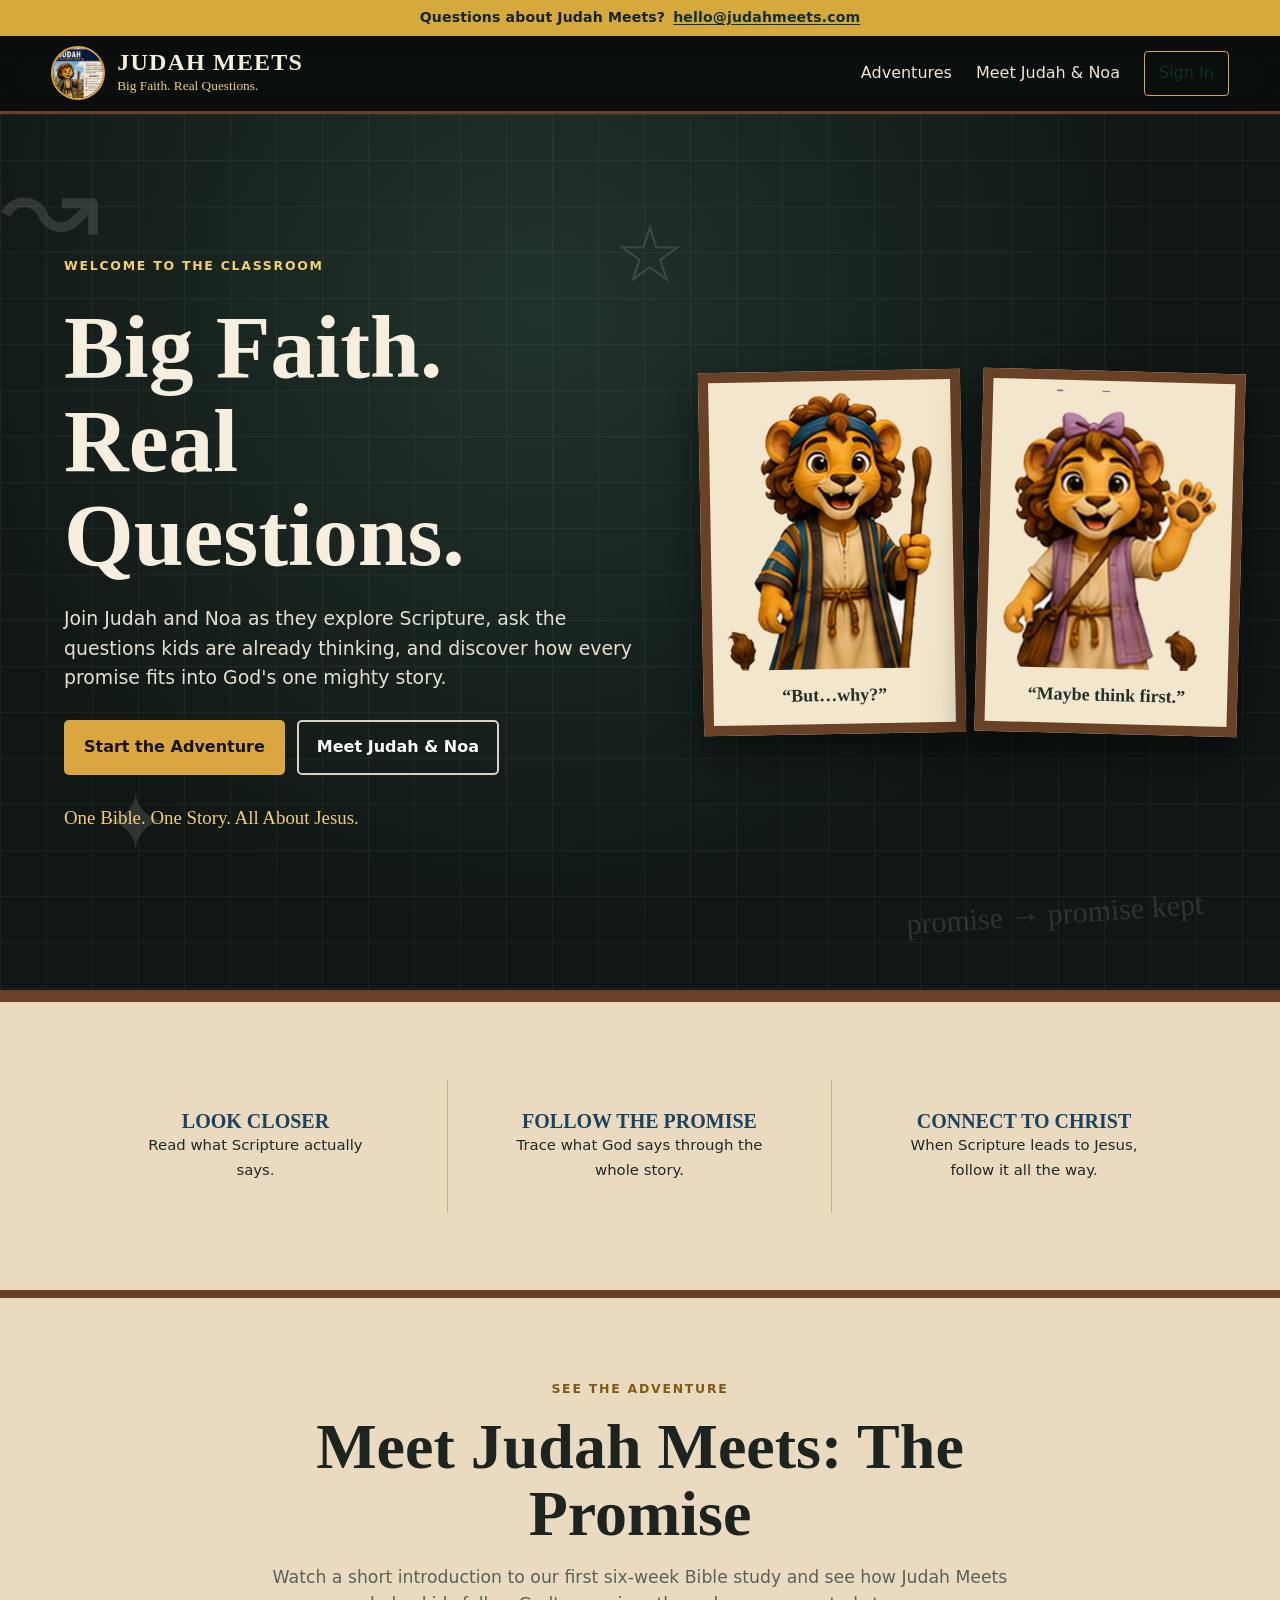
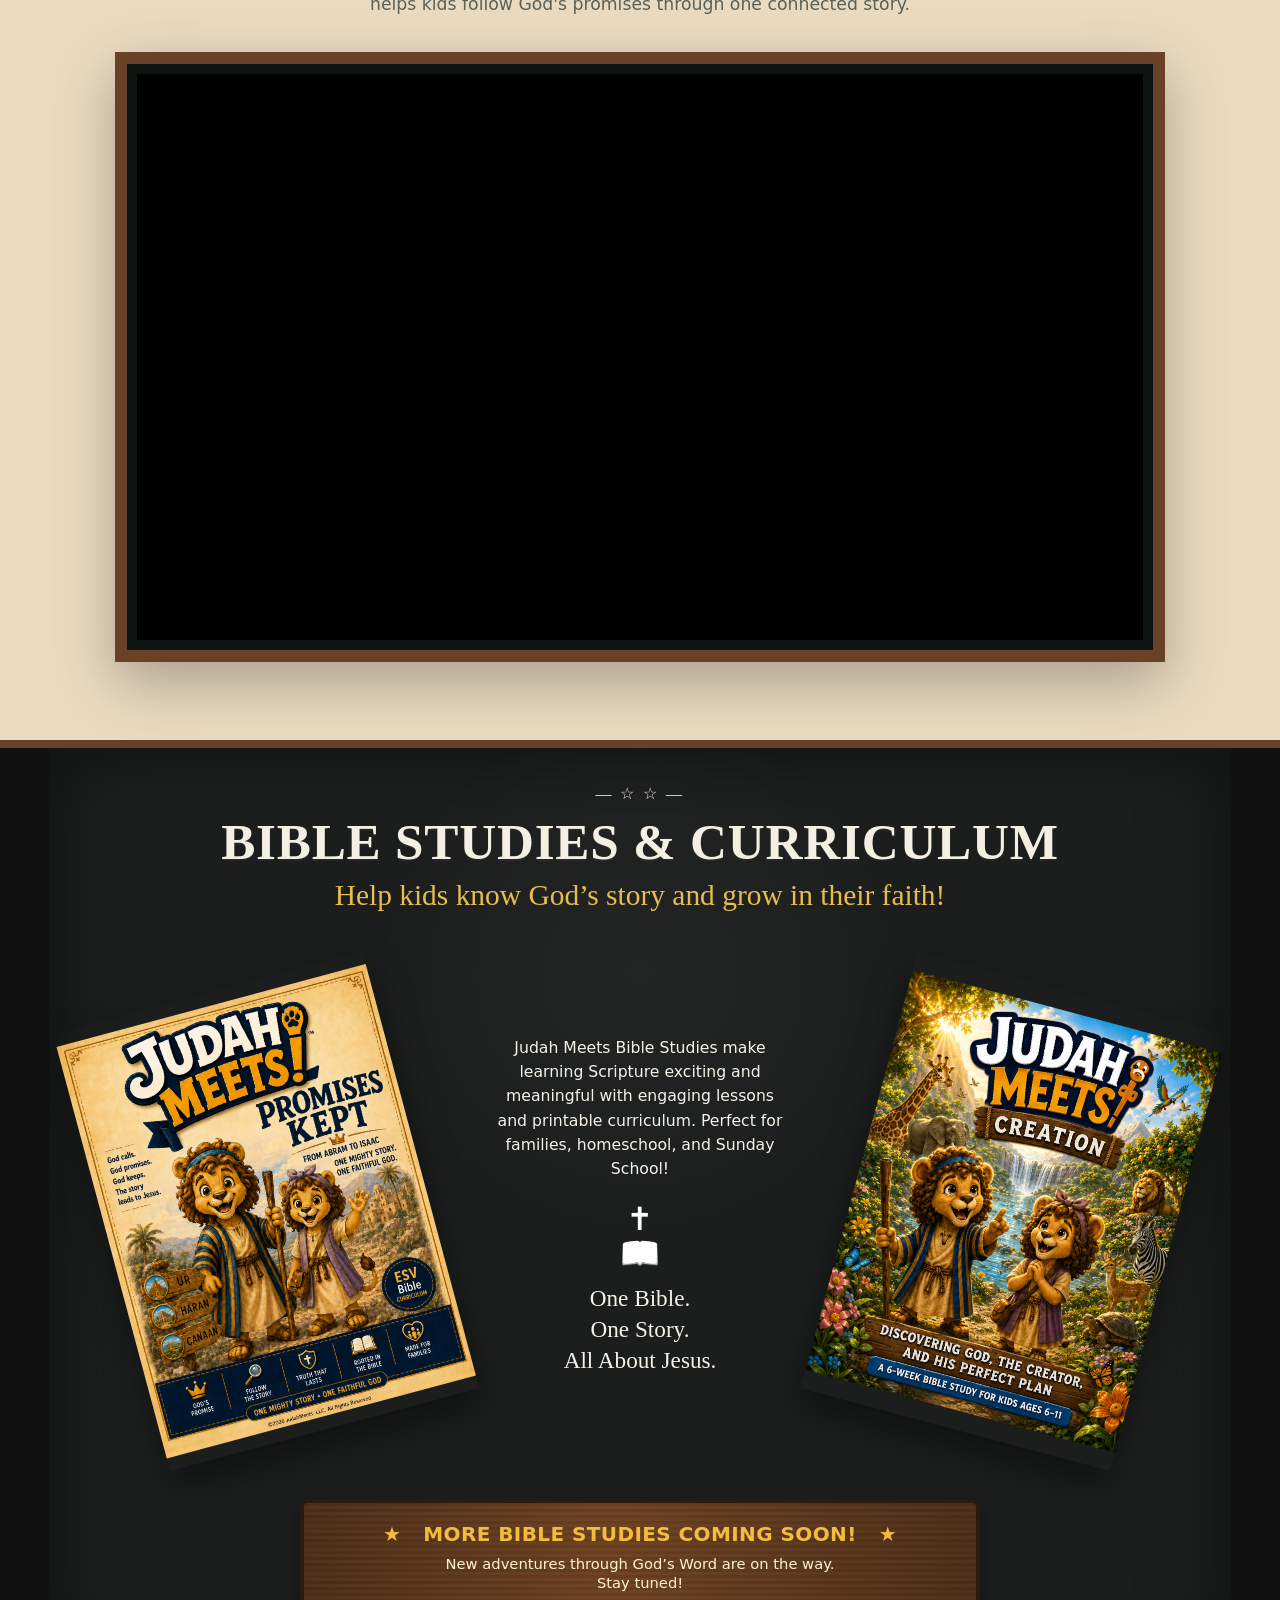
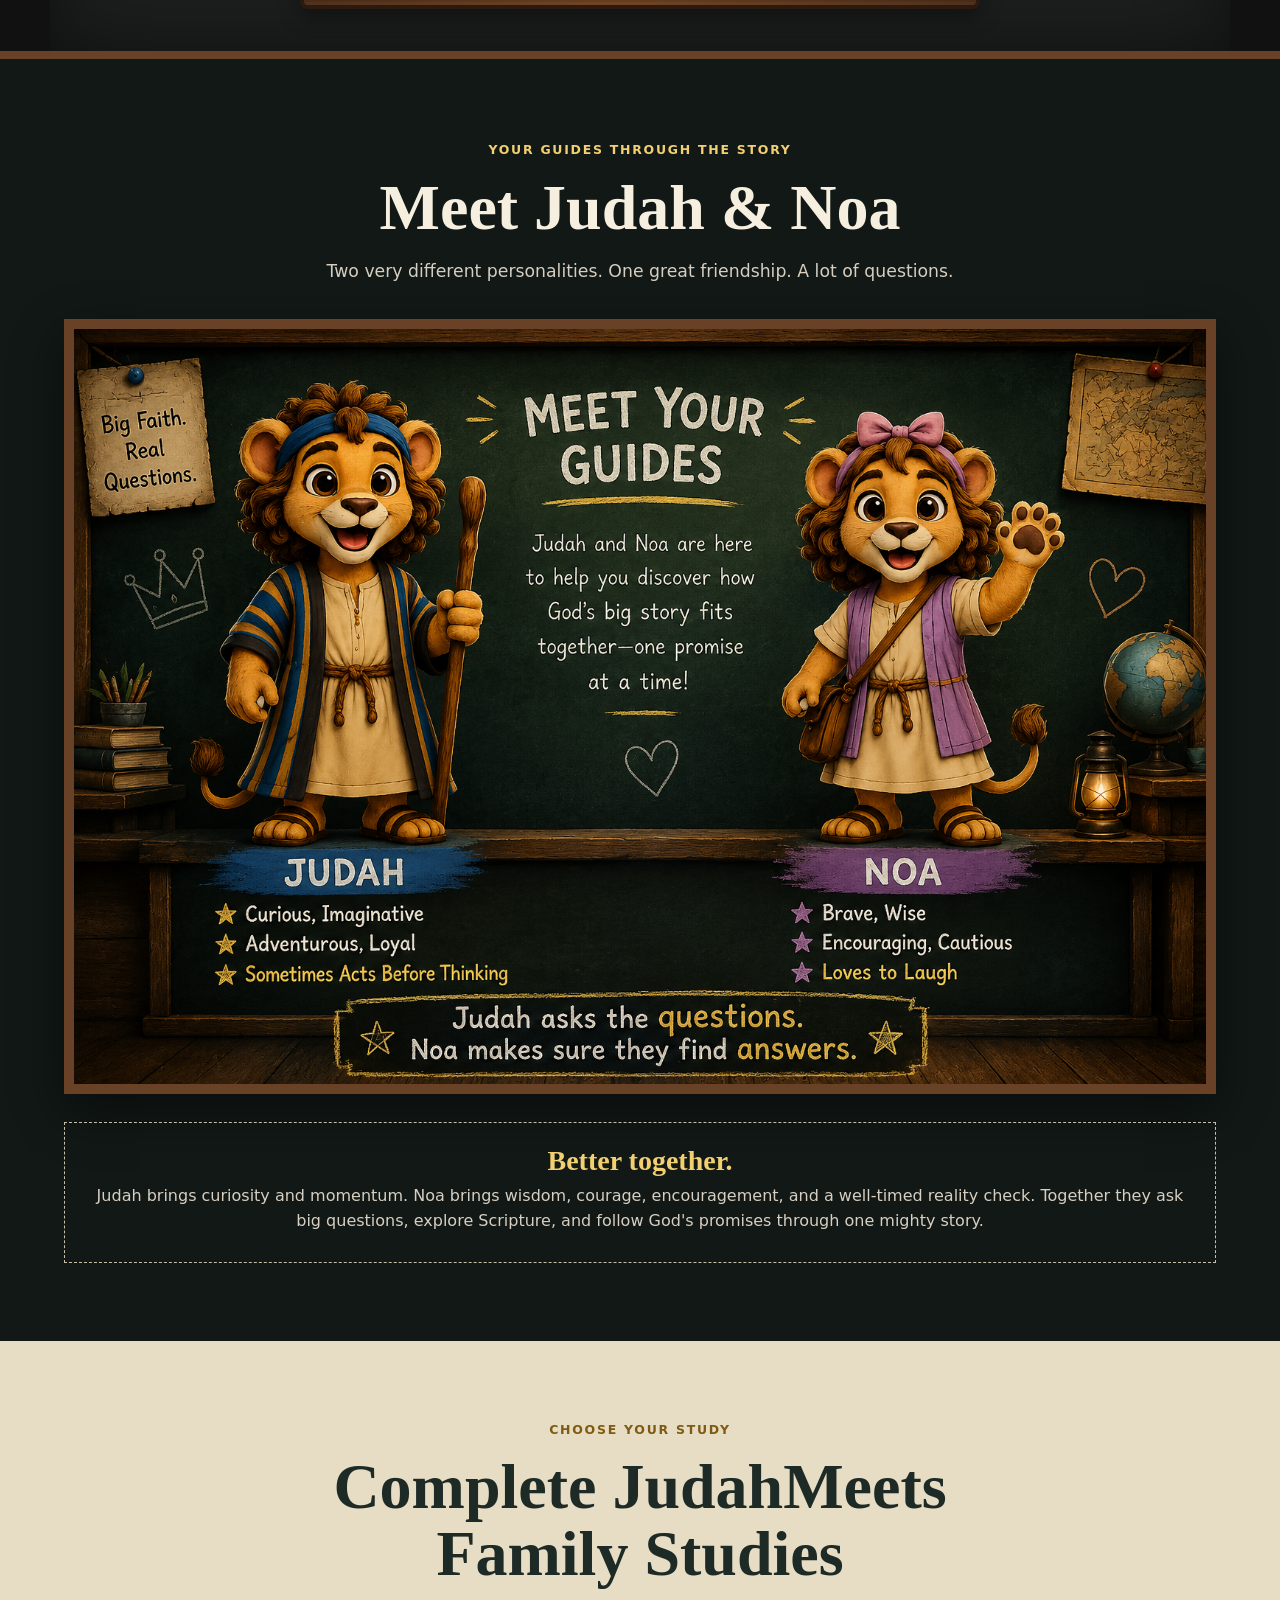
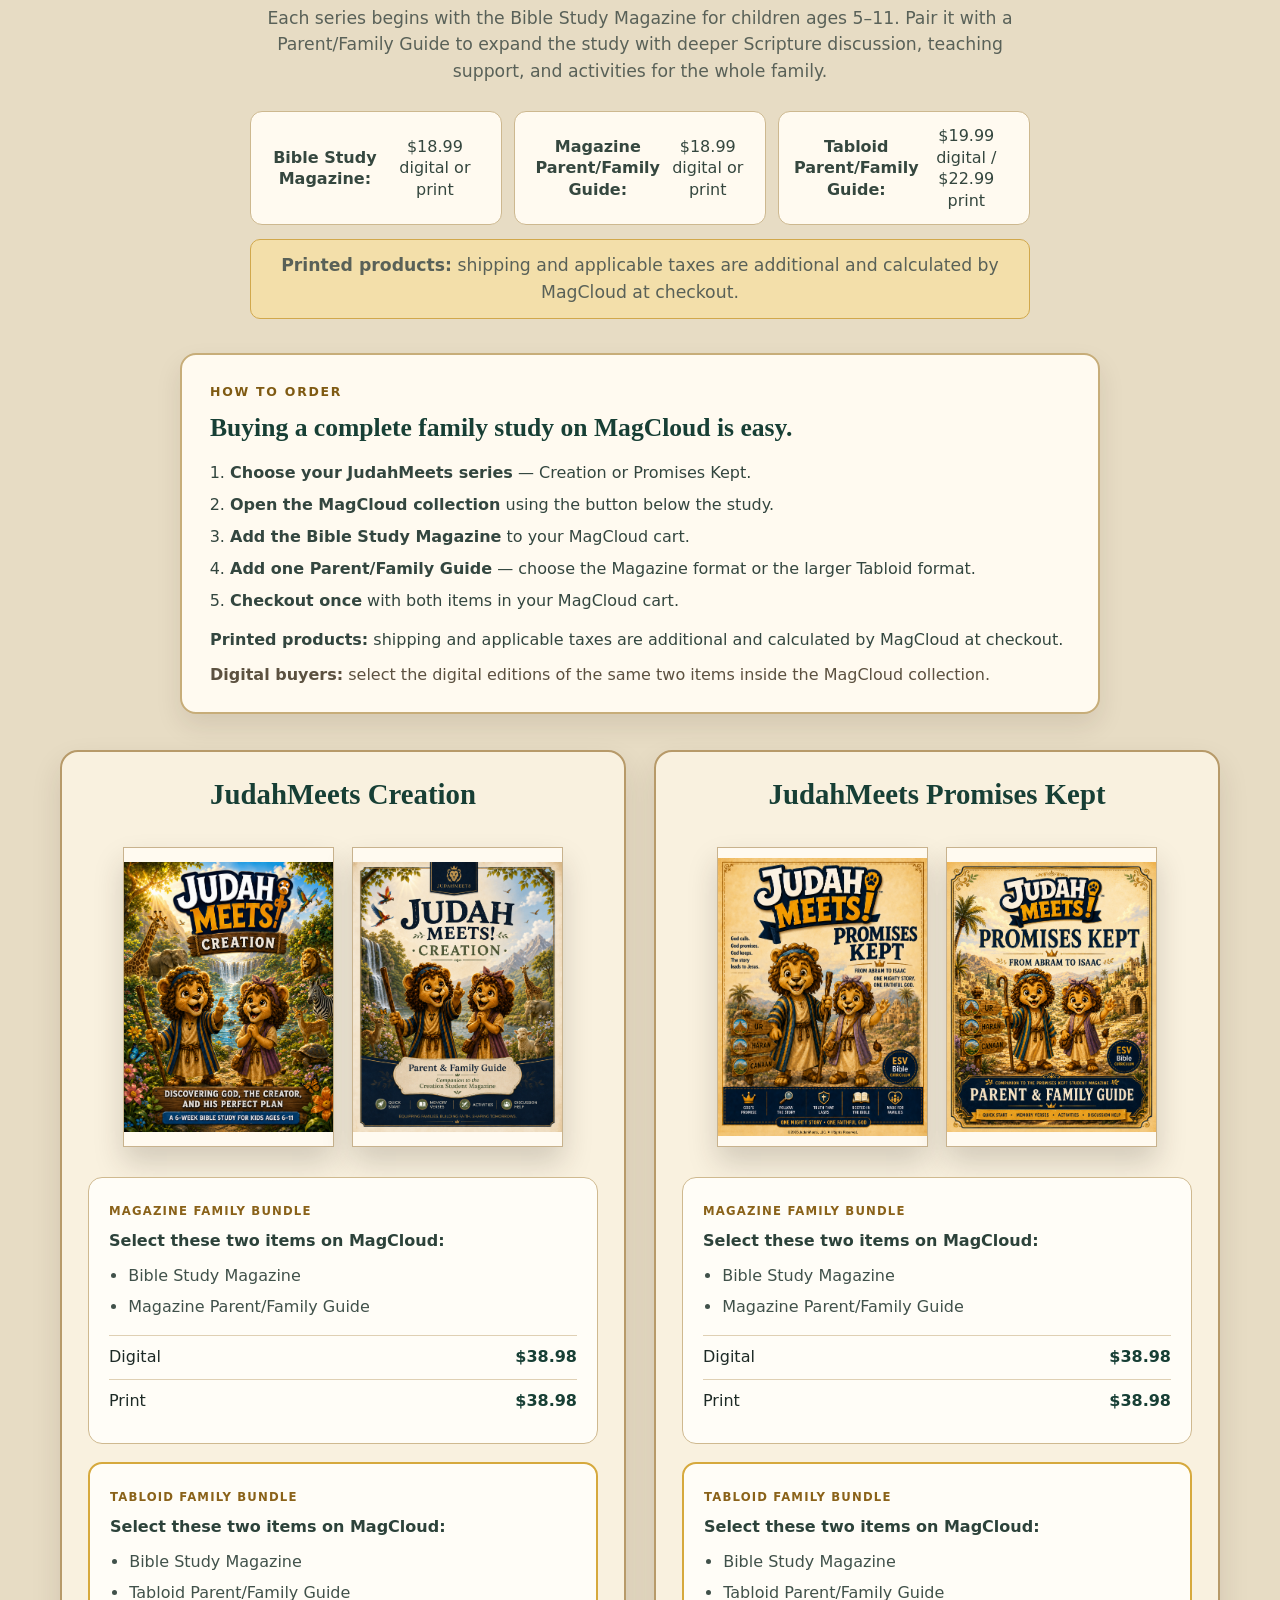
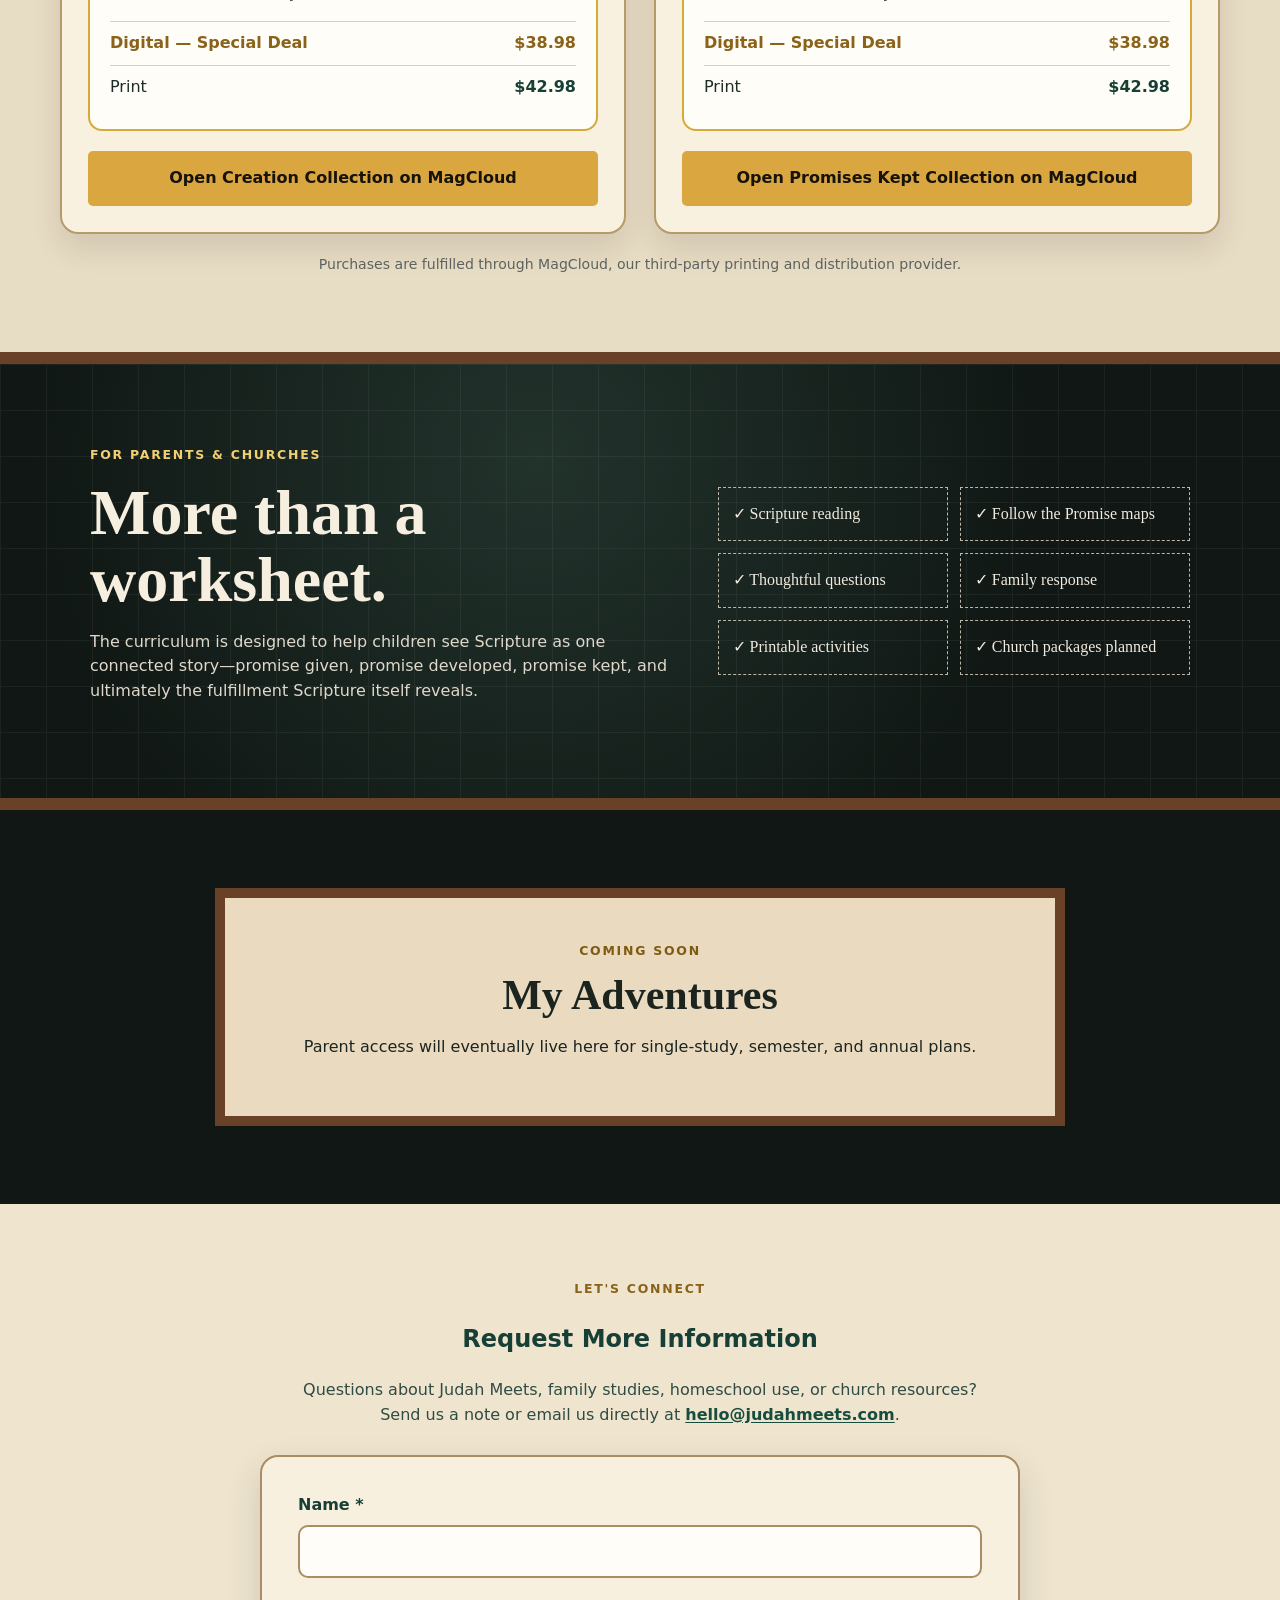
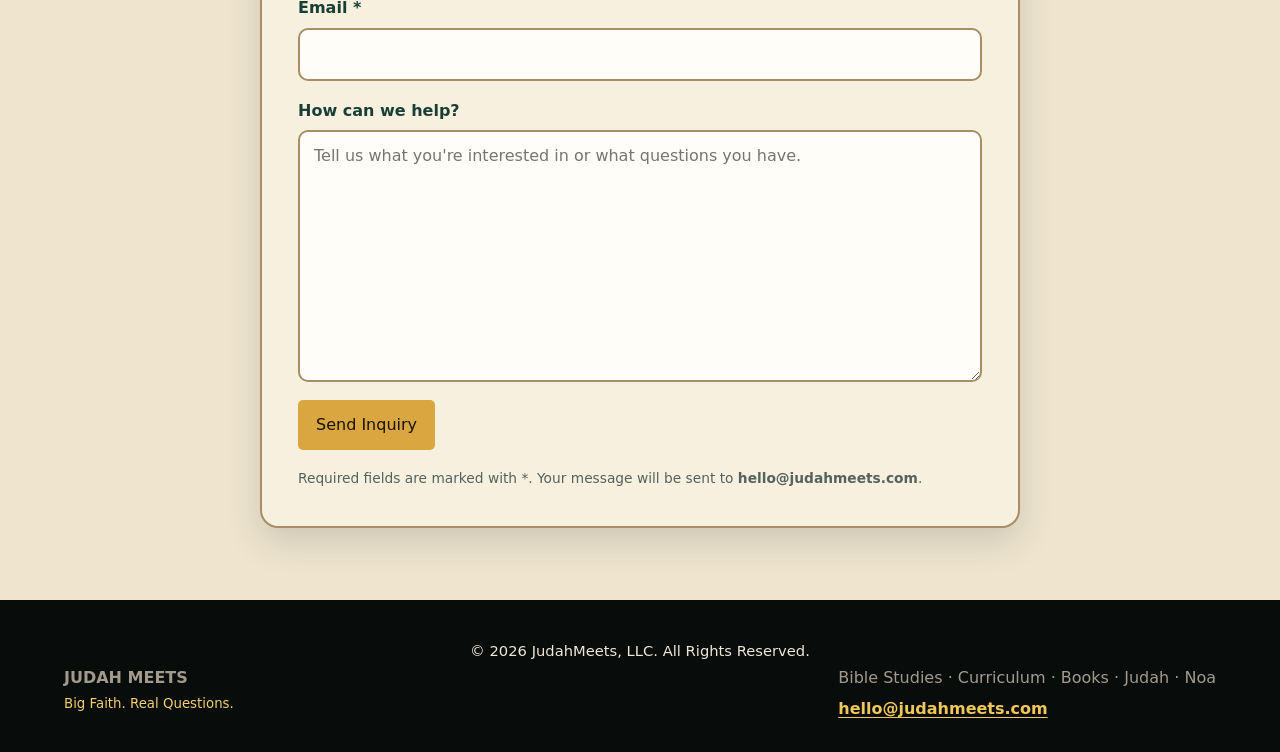
==== commit 03e12ecb: "attempted speedbump" ====
--- a/index.html
+++ b/index.html
@@ -157,6 +157,22 @@
     <p class="shipping-callout"><strong>Printed products:</strong> shipping and applicable taxes are additional and calculated by MagCloud at checkout.</p>
   </div>
 
+  
+<div class="magcloud-instructions" aria-label="How to purchase on MagCloud">
+  <span class="kicker dark">HOW TO ORDER</span>
+  <h3>Buying a complete family study on MagCloud is easy.</h3>
+  <ol>
+    <li><strong>Choose your JudahMeets series</strong> — Creation or Promises Kept.</li>
+    <li><strong>Open the MagCloud collection</strong> using the button below the study.</li>
+    <li><strong>Add the Bible Study Magazine</strong> to your MagCloud cart.</li>
+    <li><strong>Add one Parent/Family Guide</strong> — choose the Magazine format or the larger Tabloid format.</li>
+    <li><strong>Checkout once</strong> with both items in your MagCloud cart.</li>
+  </ol>
+  <p><strong>Printed products:</strong> shipping and applicable taxes are additional and calculated by MagCloud at checkout.</p>
+  <p class="digital-note"><strong>Digital buyers:</strong> select the digital editions of the same two items inside the MagCloud collection.</p>
+</div>
+
+
   <div class="bundle-series-grid">
     <article class="bundle-series">
       <h3>JudahMeets Creation</h3>
@@ -193,7 +209,7 @@
       <a class="btn primary magcloud-link collection-link"
          href="https://www.magcloud.com/browse/magazine/3392945"
          data-magcloud-url="https://www.magcloud.com/browse/magazine/3392945">
-         Shop the JudahMeets Creation Collection
+         Open Creation Collection on MagCloud
       </a>
     </article>
 
@@ -232,7 +248,7 @@
       <a class="btn primary magcloud-link collection-link"
          href="https://www.magcloud.com/browse/magazine/3387873"
          data-magcloud-url="https://www.magcloud.com/browse/magazine/3387873">
-         Shop the JudahMeets Promises Kept Collection
+         Open Promises Kept Collection on MagCloud
       </a>
     </article>
   </div>
@@ -312,9 +328,6 @@
     </div>
   </div>
 </footer>
-
-<script src="script.js"></script>
-
 <div class="external-modal" id="magcloud-modal" hidden>
   <div class="external-modal-backdrop" data-close-magcloud></div>
   <div class="external-modal-dialog" role="dialog" aria-modal="true" aria-labelledby="magcloud-modal-title">
@@ -322,7 +335,7 @@
     <span class="kicker dark">PURCHASE &amp; FULFILLMENT</span>
     <h2 id="magcloud-modal-title">You’re leaving JudahMeets.com</h2>
     <p>JudahMeets printed and digital materials are purchased through <strong>MagCloud, our third-party printing and distribution provider</strong>.</p>
-    <p>You’ll be taken to the JudahMeets collection on MagCloud. Select the Bible Study Magazine and the Parent/Family Guide format shown on this page before checkout. <strong>Shipping and applicable taxes are additional and calculated by MagCloud at checkout.</strong> MagCloud also handles payment and delivery.</p>
+    <p>You’ll be taken to the JudahMeets collection on MagCloud. Add the Bible Study Magazine and one Parent/Family Guide to your cart, then complete checkout once. <strong>Shipping and applicable taxes are additional and calculated by MagCloud at checkout.</strong> MagCloud also handles payment and delivery.</p>
     <div class="external-modal-actions">
       <button class="btn curriculum-ghost modal-stay" type="button" data-close-magcloud>Stay on JudahMeets</button>
       <a class="btn primary" id="continue-magcloud" href="#" target="_blank" rel="noopener noreferrer">Continue to MagCloud</a>
@@ -330,5 +343,7 @@
   </div>
 </div>
 
+
+<script src="script.js"></script>
 </body>
 </html>
--- a/styles.css
+++ b/styles.css
@@ -899,3 +899,35 @@
   margin-top:20px;
   text-align:center;
 }
+
+
+/* 2026-08-26 MagCloud ordering instructions */
+.magcloud-instructions{
+  width:min(920px,100%);
+  margin:28px auto 34px;
+  padding:24px 28px;
+  background:#fffaf0;
+  border:2px solid #c7ad79;
+  border-radius:16px;
+  box-shadow:0 12px 26px rgba(45,34,20,.10);
+  color:#33463f;
+}
+.magcloud-instructions h3{
+  margin:.35em 0 .7em;
+  color:#173f35;
+  font:700 1.6rem Georgia,serif;
+}
+.magcloud-instructions ol{
+  margin:0 0 16px 1.25rem;
+  padding:0;
+}
+.magcloud-instructions li{
+  margin:.55rem 0;
+  line-height:1.45;
+}
+.magcloud-instructions p{
+  margin:.65rem 0 0;
+}
+.magcloud-instructions .digital-note{
+  color:#5c5140;
+}
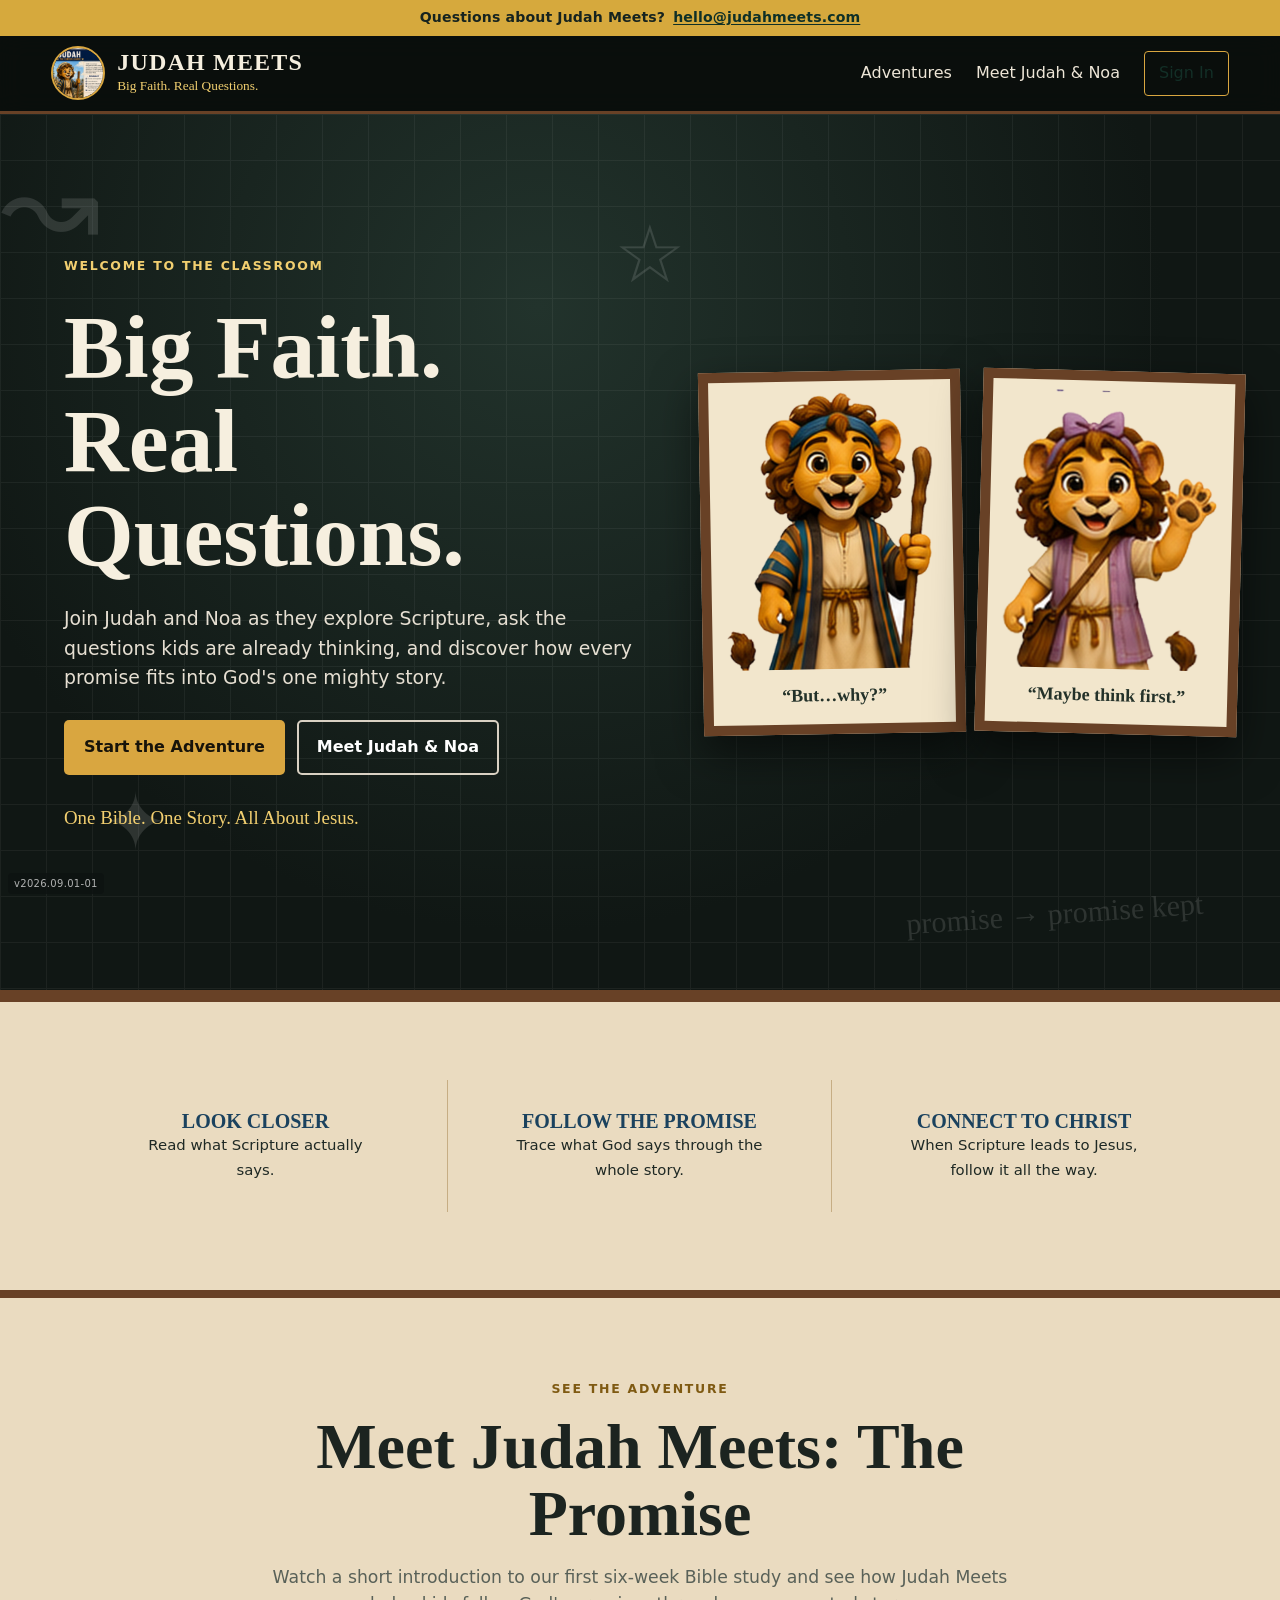
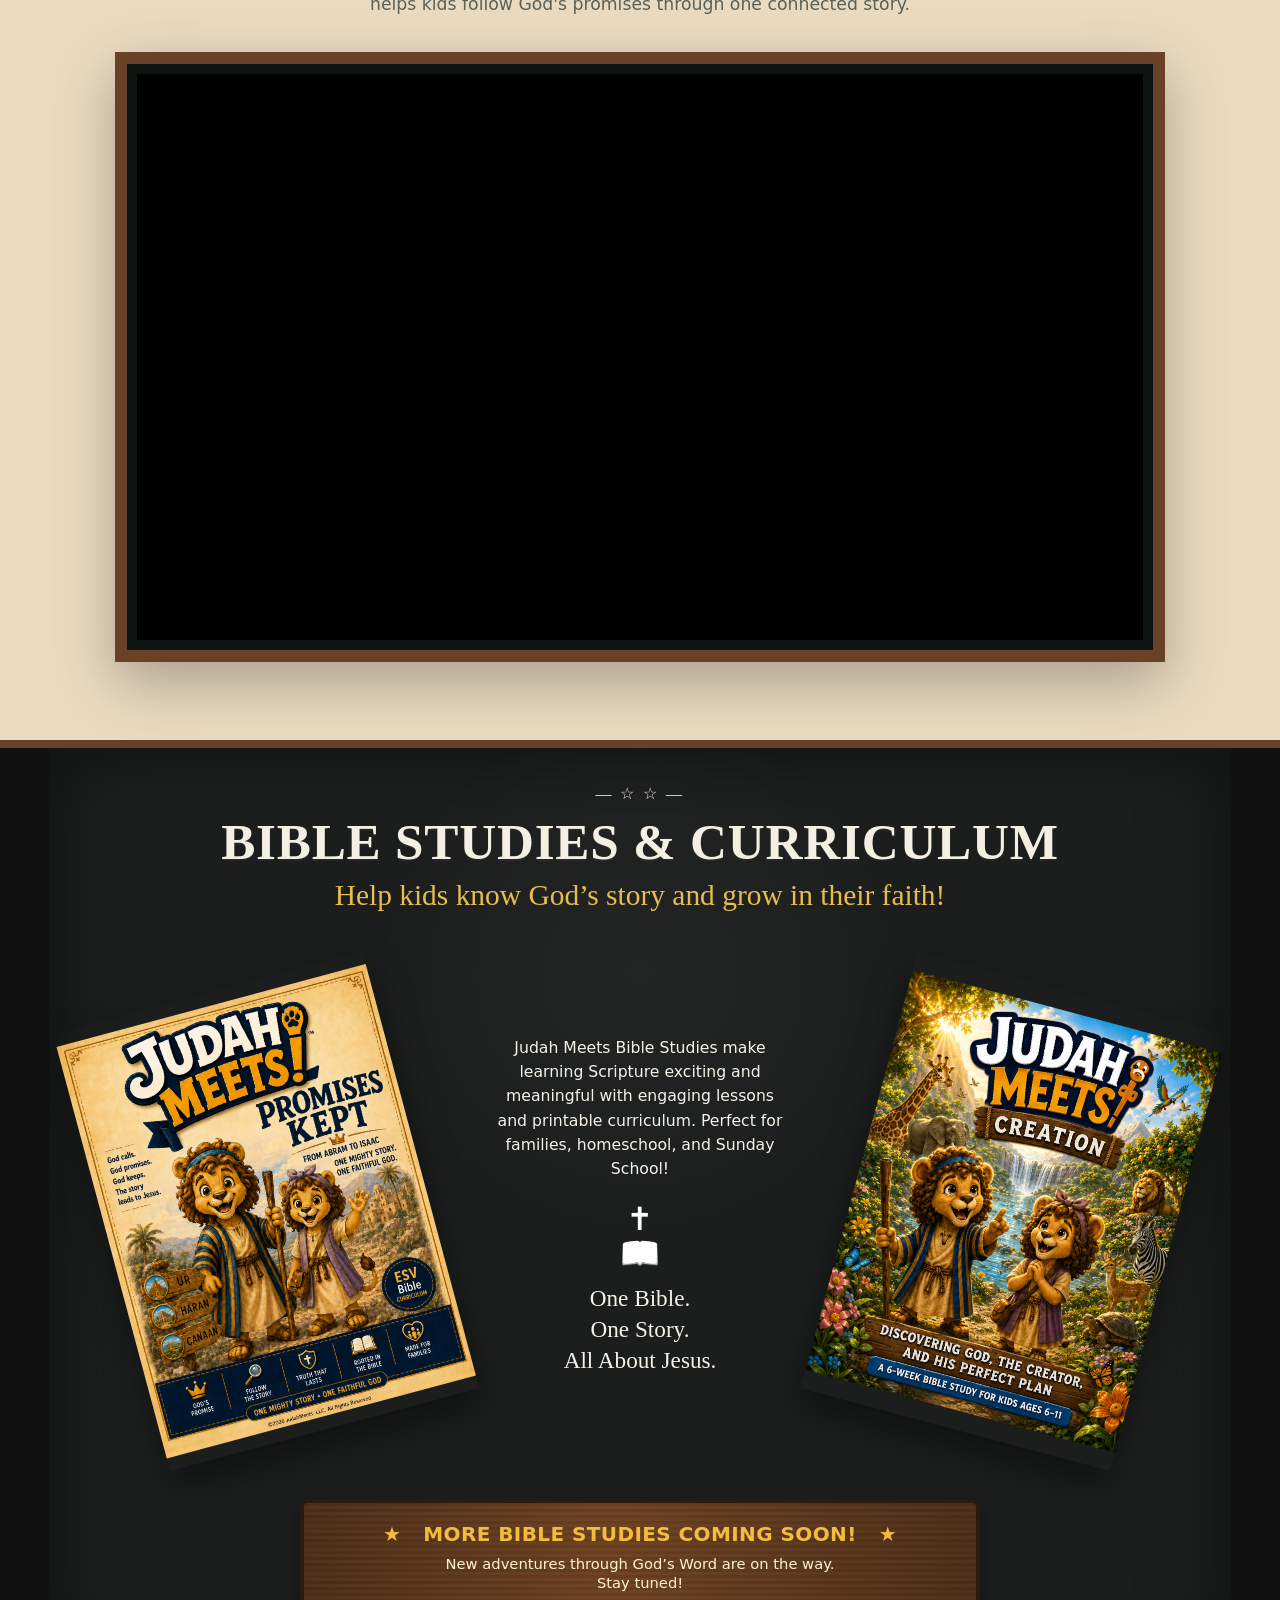
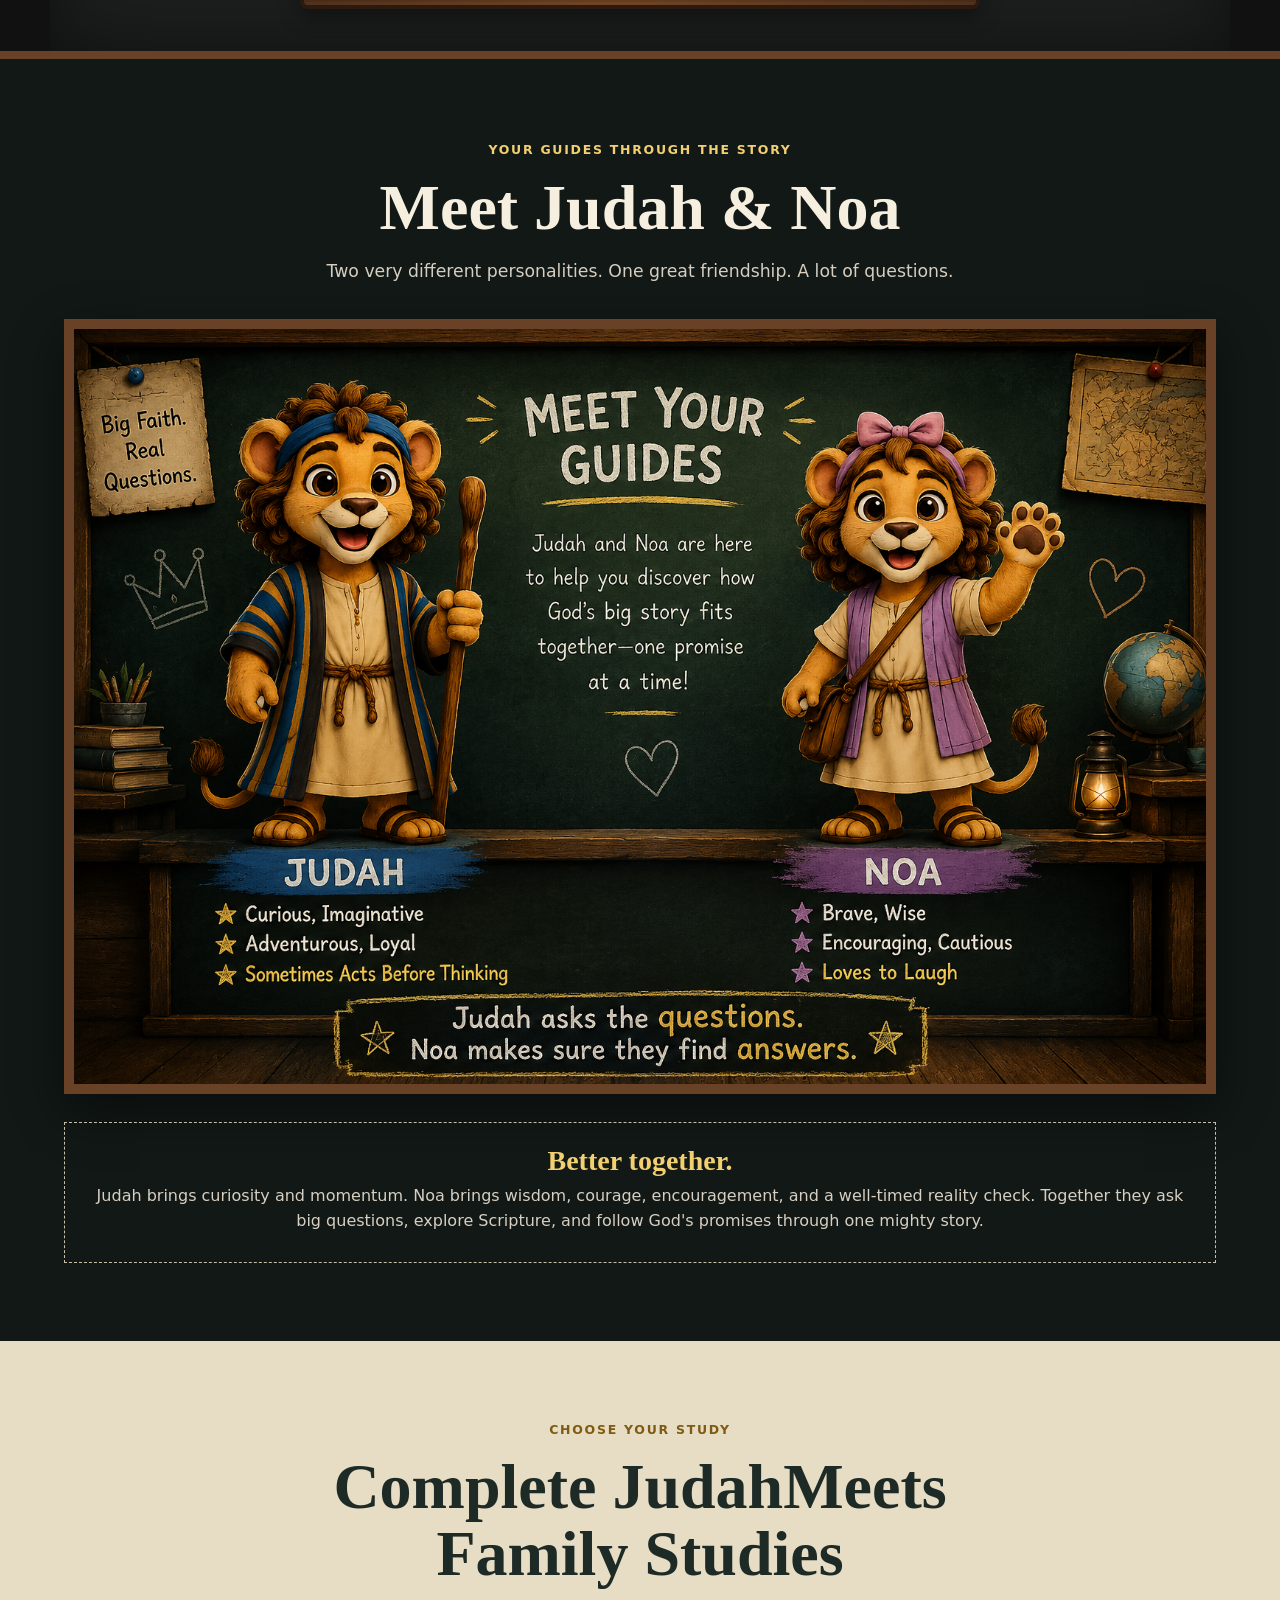
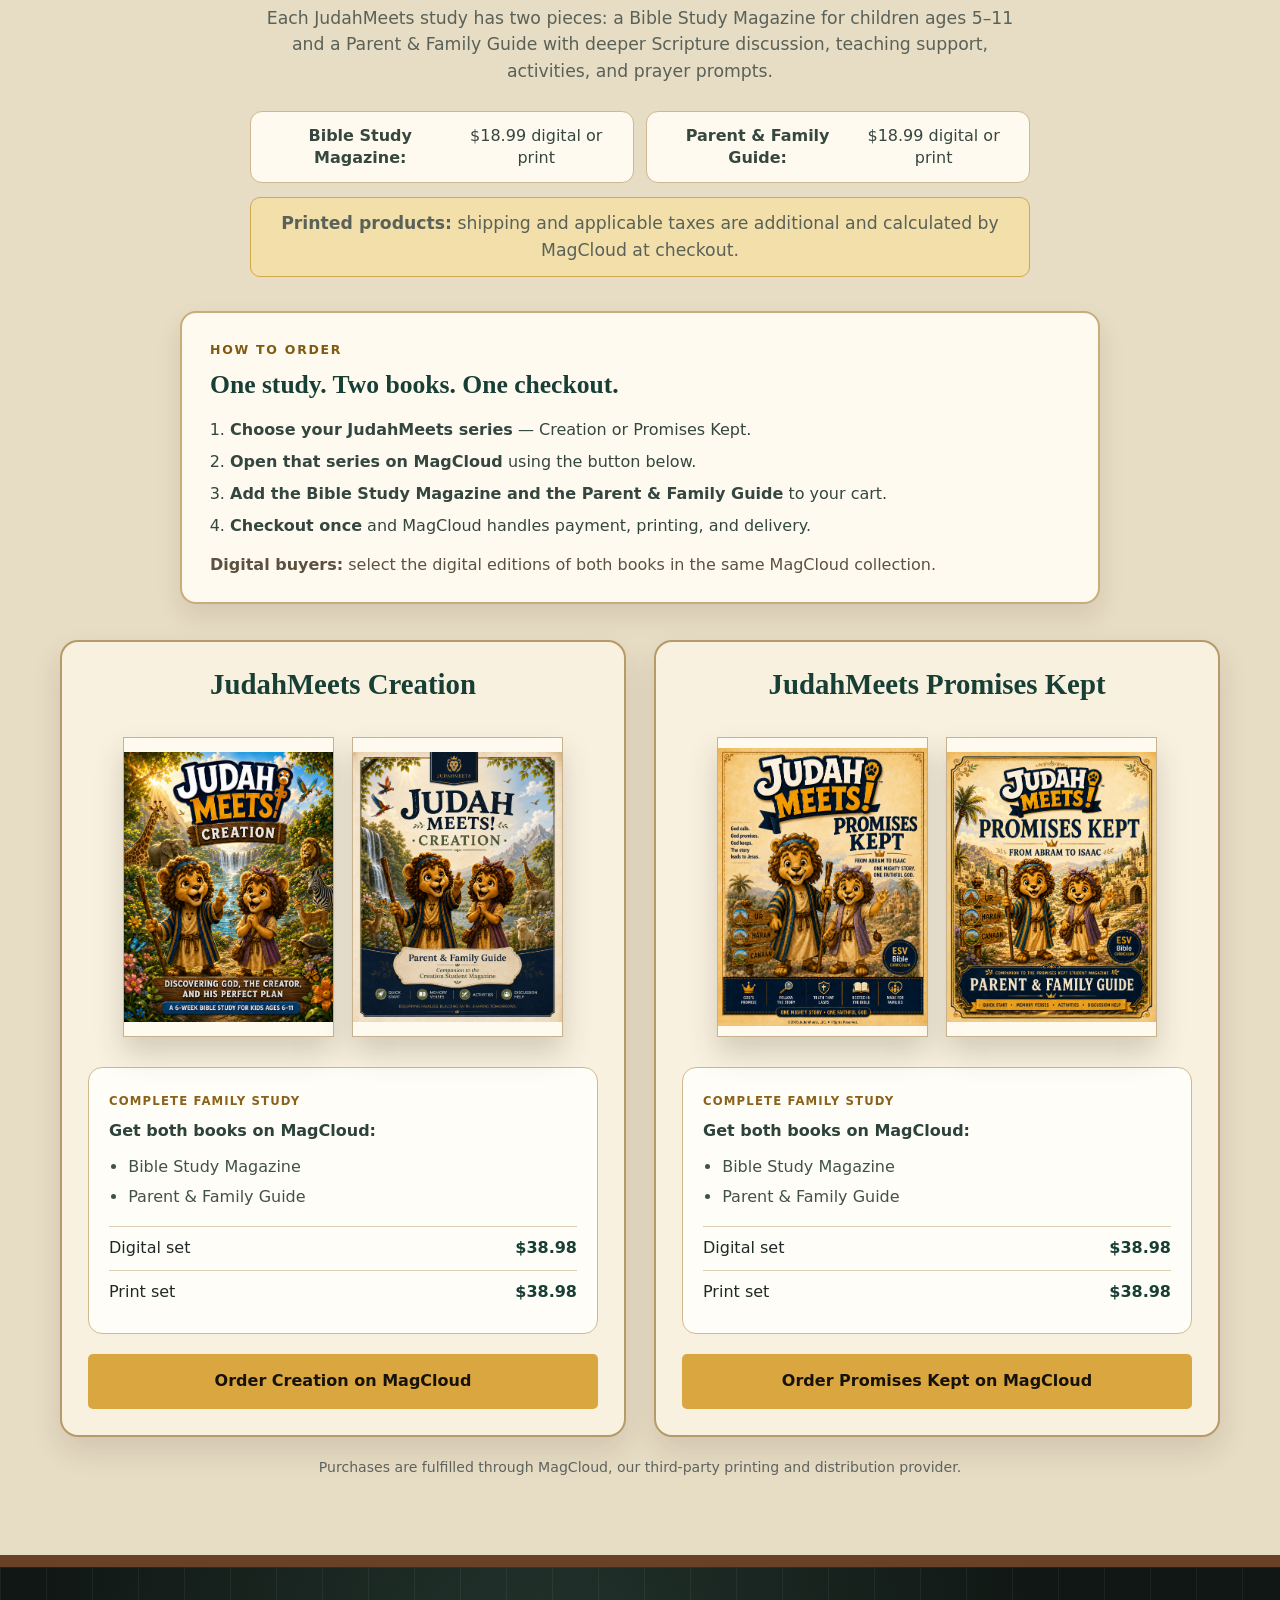
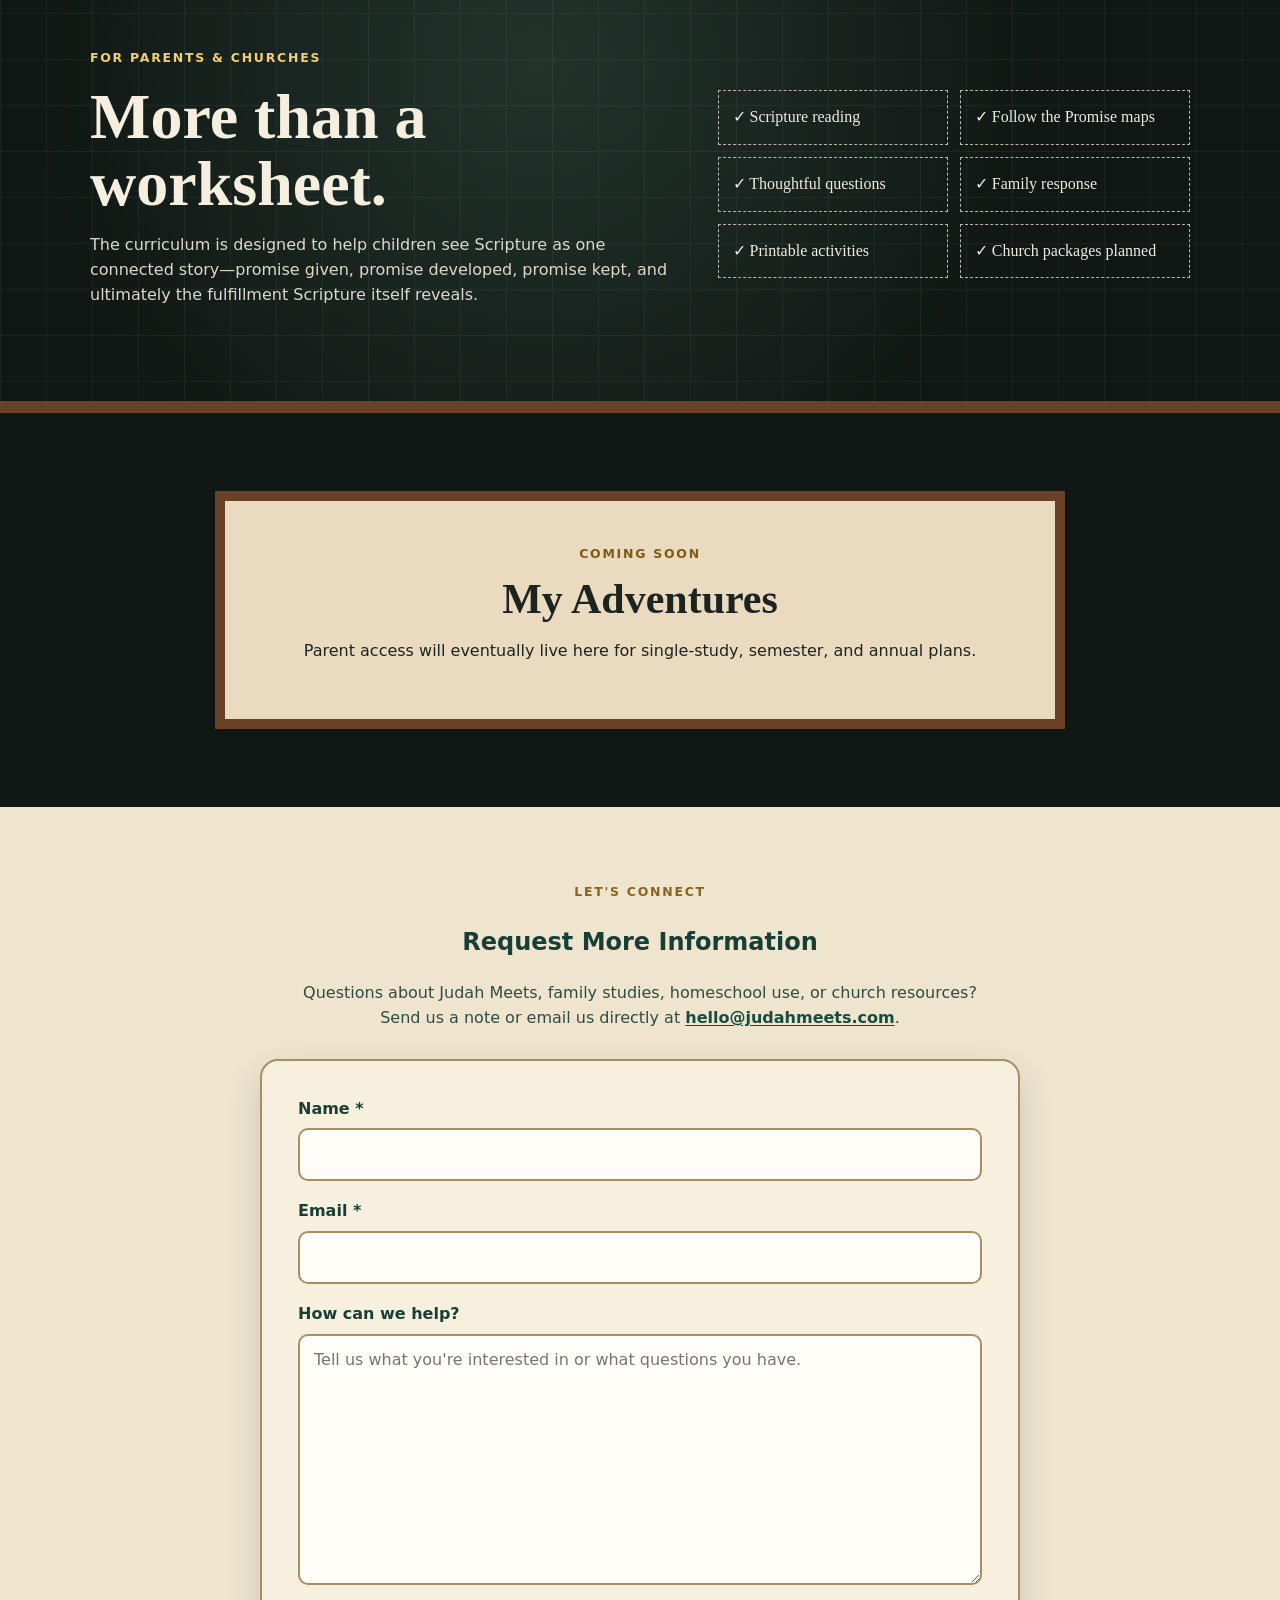
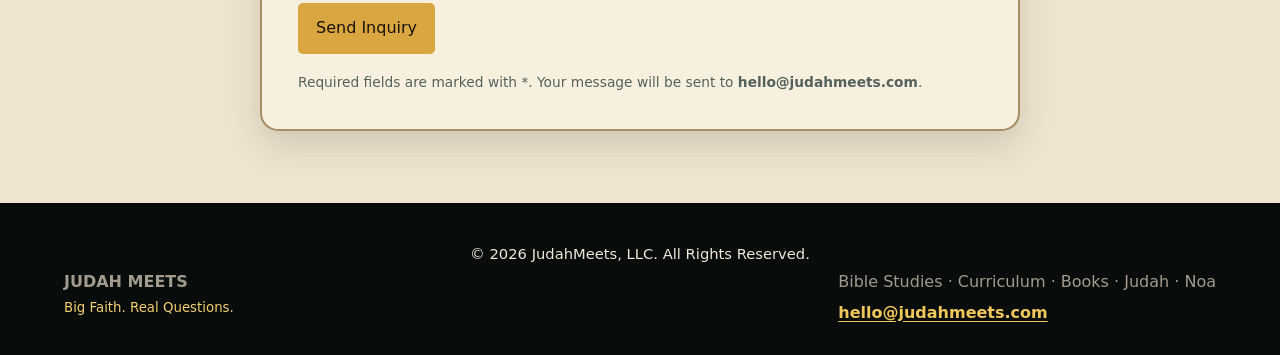
==== commit 11a2a4db: "pull tabloid pgs" ====
--- a/index.html
+++ b/index.html
@@ -148,114 +148,82 @@
   <div class="section-heading">
     <span class="kicker dark">CHOOSE YOUR STUDY</span>
     <h2>Complete JudahMeets Family Studies</h2>
-    <p>Each series begins with the Bible Study Magazine for children ages 5–11. Pair it with a Parent/Family Guide to expand the study with deeper Scripture discussion, teaching support, and activities for the whole family.</p>
+    <p>Each JudahMeets study has two pieces: a Bible Study Magazine for children ages 5–11 and a Parent &amp; Family Guide with deeper Scripture discussion, teaching support, activities, and prayer prompts.</p>
     <div class="single-item-prices" aria-label="Individual item prices">
       <span><strong>Bible Study Magazine:</strong> $18.99 digital or print</span>
-      <span><strong>Magazine Parent/Family Guide:</strong> $18.99 digital or print</span>
-      <span><strong>Tabloid Parent/Family Guide:</strong> $19.99 digital / $22.99 print</span>
+      <span><strong>Parent &amp; Family Guide:</strong> $18.99 digital or print</span>
     </div>
     <p class="shipping-callout"><strong>Printed products:</strong> shipping and applicable taxes are additional and calculated by MagCloud at checkout.</p>
   </div>
 
-  
-<div class="magcloud-instructions" aria-label="How to purchase on MagCloud">
-  <span class="kicker dark">HOW TO ORDER</span>
-  <h3>Buying a complete family study on MagCloud is easy.</h3>
-  <ol>
-    <li><strong>Choose your JudahMeets series</strong> — Creation or Promises Kept.</li>
-    <li><strong>Open the MagCloud collection</strong> using the button below the study.</li>
-    <li><strong>Add the Bible Study Magazine</strong> to your MagCloud cart.</li>
-    <li><strong>Add one Parent/Family Guide</strong> — choose the Magazine format or the larger Tabloid format.</li>
-    <li><strong>Checkout once</strong> with both items in your MagCloud cart.</li>
-  </ol>
-  <p><strong>Printed products:</strong> shipping and applicable taxes are additional and calculated by MagCloud at checkout.</p>
-  <p class="digital-note"><strong>Digital buyers:</strong> select the digital editions of the same two items inside the MagCloud collection.</p>
-</div>
-
+  <div class="magcloud-instructions" aria-label="How to purchase on MagCloud">
+    <span class="kicker dark">HOW TO ORDER</span>
+    <h3>One study. Two books. One checkout.</h3>
+    <ol>
+      <li><strong>Choose your JudahMeets series</strong> — Creation or Promises Kept.</li>
+      <li><strong>Open that series on MagCloud</strong> using the button below.</li>
+      <li><strong>Add the Bible Study Magazine and the Parent &amp; Family Guide</strong> to your cart.</li>
+      <li><strong>Checkout once</strong> and MagCloud handles payment, printing, and delivery.</li>
+    </ol>
+    <p class="digital-note"><strong>Digital buyers:</strong> select the digital editions of both books in the same MagCloud collection.</p>
+  </div>
 
   <div class="bundle-series-grid">
     <article class="bundle-series">
       <h3>JudahMeets Creation</h3>
 
-      <div class="bundle-cover-pair" aria-label="Creation Bible Study Magazine and Parent & Family Guide">
+      <div class="bundle-cover-pair" aria-label="Creation Bible Study Magazine and Parent &amp; Family Guide">
         <img src="assets/creation-student-cover.png" alt="Judah Meets Creation Bible Study Magazine cover">
-        <img src="assets/creation-parent-cover.png" alt="Judah Meets Creation Parent & Family Guide cover">
-      </div>
-
-      <div class="bundle-options">
-        <div class="bundle-card">
-          <span class="bundle-label">MAGAZINE FAMILY BUNDLE</span>
-          <h4>Select these two items on MagCloud:</h4>
-          <ul class="bundle-selection-list">
-            <li>Bible Study Magazine</li>
-            <li>Magazine Parent/Family Guide</li>
-          </ul>
-          <div class="bundle-price-line"><span>Digital</span><strong>$38.98</strong></div>
-          <div class="bundle-price-line"><span>Print</span><strong>$38.98</strong></div>
-        </div>
-
-        <div class="bundle-card tabloid-bundle">
-          <span class="bundle-label">TABLOID FAMILY BUNDLE</span>
-          <h4>Select these two items on MagCloud:</h4>
-          <ul class="bundle-selection-list">
-            <li>Bible Study Magazine</li>
-            <li>Tabloid Parent/Family Guide</li>
-          </ul>
-          <div class="bundle-price-line special"><span>Digital — Special Deal</span><strong>$38.98</strong></div>
-          <div class="bundle-price-line"><span>Print</span><strong>$42.98</strong></div>
-        </div>
+        <img src="assets/creation-parent-cover.png" alt="Judah Meets Creation Parent &amp; Family Guide cover">
+      </div>
+
+      <div class="bundle-card complete-study-card">
+        <span class="bundle-label">COMPLETE FAMILY STUDY</span>
+        <h4>Get both books on MagCloud:</h4>
+        <ul class="bundle-selection-list">
+          <li>Bible Study Magazine</li>
+          <li>Parent &amp; Family Guide</li>
+        </ul>
+        <div class="bundle-price-line"><span>Digital set</span><strong>$38.98</strong></div>
+        <div class="bundle-price-line"><span>Print set</span><strong>$38.98</strong></div>
       </div>
 
       <a class="btn primary magcloud-link collection-link"
          href="https://www.magcloud.com/browse/magazine/3392945"
          data-magcloud-url="https://www.magcloud.com/browse/magazine/3392945">
-         Open Creation Collection on MagCloud
+         Order Creation on MagCloud
       </a>
     </article>
 
     <article class="bundle-series">
       <h3>JudahMeets Promises Kept</h3>
 
-      <div class="bundle-cover-pair" aria-label="Promises Kept Bible Study Magazine and Parent & Family Guide">
+      <div class="bundle-cover-pair" aria-label="Promises Kept Bible Study Magazine and Parent &amp; Family Guide">
         <img src="assets/promises-student-cover.png" alt="Judah Meets Promises Kept Bible Study Magazine cover">
-        <img src="assets/promises-parent-cover.png" alt="Judah Meets Promises Kept Parent & Family Guide cover">
-      </div>
-
-      <div class="bundle-options">
-        <div class="bundle-card">
-          <span class="bundle-label">MAGAZINE FAMILY BUNDLE</span>
-          <h4>Select these two items on MagCloud:</h4>
-          <ul class="bundle-selection-list">
-            <li>Bible Study Magazine</li>
-            <li>Magazine Parent/Family Guide</li>
-          </ul>
-          <div class="bundle-price-line"><span>Digital</span><strong>$38.98</strong></div>
-          <div class="bundle-price-line"><span>Print</span><strong>$38.98</strong></div>
-        </div>
-
-        <div class="bundle-card tabloid-bundle">
-          <span class="bundle-label">TABLOID FAMILY BUNDLE</span>
-          <h4>Select these two items on MagCloud:</h4>
-          <ul class="bundle-selection-list">
-            <li>Bible Study Magazine</li>
-            <li>Tabloid Parent/Family Guide</li>
-          </ul>
-          <div class="bundle-price-line special"><span>Digital — Special Deal</span><strong>$38.98</strong></div>
-          <div class="bundle-price-line"><span>Print</span><strong>$42.98</strong></div>
-        </div>
+        <img src="assets/promises-parent-cover.png" alt="Judah Meets Promises Kept Parent &amp; Family Guide cover">
+      </div>
+
+      <div class="bundle-card complete-study-card">
+        <span class="bundle-label">COMPLETE FAMILY STUDY</span>
+        <h4>Get both books on MagCloud:</h4>
+        <ul class="bundle-selection-list">
+          <li>Bible Study Magazine</li>
+          <li>Parent &amp; Family Guide</li>
+        </ul>
+        <div class="bundle-price-line"><span>Digital set</span><strong>$38.98</strong></div>
+        <div class="bundle-price-line"><span>Print set</span><strong>$38.98</strong></div>
       </div>
 
       <a class="btn primary magcloud-link collection-link"
          href="https://www.magcloud.com/browse/magazine/3387873"
          data-magcloud-url="https://www.magcloud.com/browse/magazine/3387873">
-         Open Promises Kept Collection on MagCloud
+         Order Promises Kept on MagCloud
       </a>
     </article>
   </div>
 
   <p class="pricing-disclaimer">Purchases are fulfilled through MagCloud, our third-party printing and distribution provider.</p>
 </section>
-
 
 <section class="parents chalkboard" id="parents">
     <div class="parents-inner">
@@ -335,7 +303,7 @@
     <span class="kicker dark">PURCHASE &amp; FULFILLMENT</span>
     <h2 id="magcloud-modal-title">You’re leaving JudahMeets.com</h2>
     <p>JudahMeets printed and digital materials are purchased through <strong>MagCloud, our third-party printing and distribution provider</strong>.</p>
-    <p>You’ll be taken to the JudahMeets collection on MagCloud. Add the Bible Study Magazine and one Parent/Family Guide to your cart, then complete checkout once. <strong>Shipping and applicable taxes are additional and calculated by MagCloud at checkout.</strong> MagCloud also handles payment and delivery.</p>
+    <p>You’ll be taken to the JudahMeets collection on MagCloud. Add the <strong>Bible Study Magazine</strong> and the <strong>Parent &amp; Family Guide</strong> to your cart, then complete checkout once. <strong>Shipping and applicable taxes are additional and calculated by MagCloud at checkout.</strong> MagCloud handles payment, printing, and delivery.</p>
     <div class="external-modal-actions">
       <button class="btn curriculum-ghost modal-stay" type="button" data-close-magcloud>Stay on JudahMeets</button>
       <a class="btn primary" id="continue-magcloud" href="#" target="_blank" rel="noopener noreferrer">Continue to MagCloud</a>
@@ -343,6 +311,7 @@
   </div>
 </div>
 
+<div class="site-version" aria-label="Site version">v2026.09.01-01</div>
 
 <script src="script.js"></script>
 </body>
--- a/styles.css
+++ b/styles.css
@@ -597,7 +597,7 @@
   width:min(1080px,100%);
   margin:36px auto 0;
   display:grid;
-  grid-template-columns:repeat(3,minmax(0,1fr));
+  grid-template-columns:repeat(2,minmax(0,1fr));
   gap:22px;
 }
 .pricing-card{
@@ -704,9 +704,6 @@
   border:1px solid #cfb98f;
   border-radius:14px;
   padding:20px;
-}
-.bundle-card.tabloid-bundle{
-  border:2px solid #d6a93d;
 }
 .bundle-label{
   color:#8a6219;
@@ -837,7 +834,7 @@
   width:min(920px,100%);
   margin:26px auto 12px;
   display:grid;
-  grid-template-columns:repeat(3,minmax(0,1fr));
+  grid-template-columns:repeat(2,minmax(0,1fr));
   gap:12px;
 }
 .single-item-prices span{
@@ -931,3 +928,23 @@
 .magcloud-instructions .digital-note{
   color:#5c5140;
 }
+
+
+/* 2026-09-01 simplified two-book family study */
+.complete-study-card{
+  max-width:520px;
+  margin:0 auto;
+}
+.site-version{
+  position:fixed;
+  left:8px;
+  bottom:6px;
+  z-index:50;
+  font-size:10px;
+  letter-spacing:.03em;
+  color:rgba(255,255,255,.68);
+  background:rgba(13,19,17,.78);
+  padding:3px 6px;
+  border-radius:4px;
+  pointer-events:none;
+}
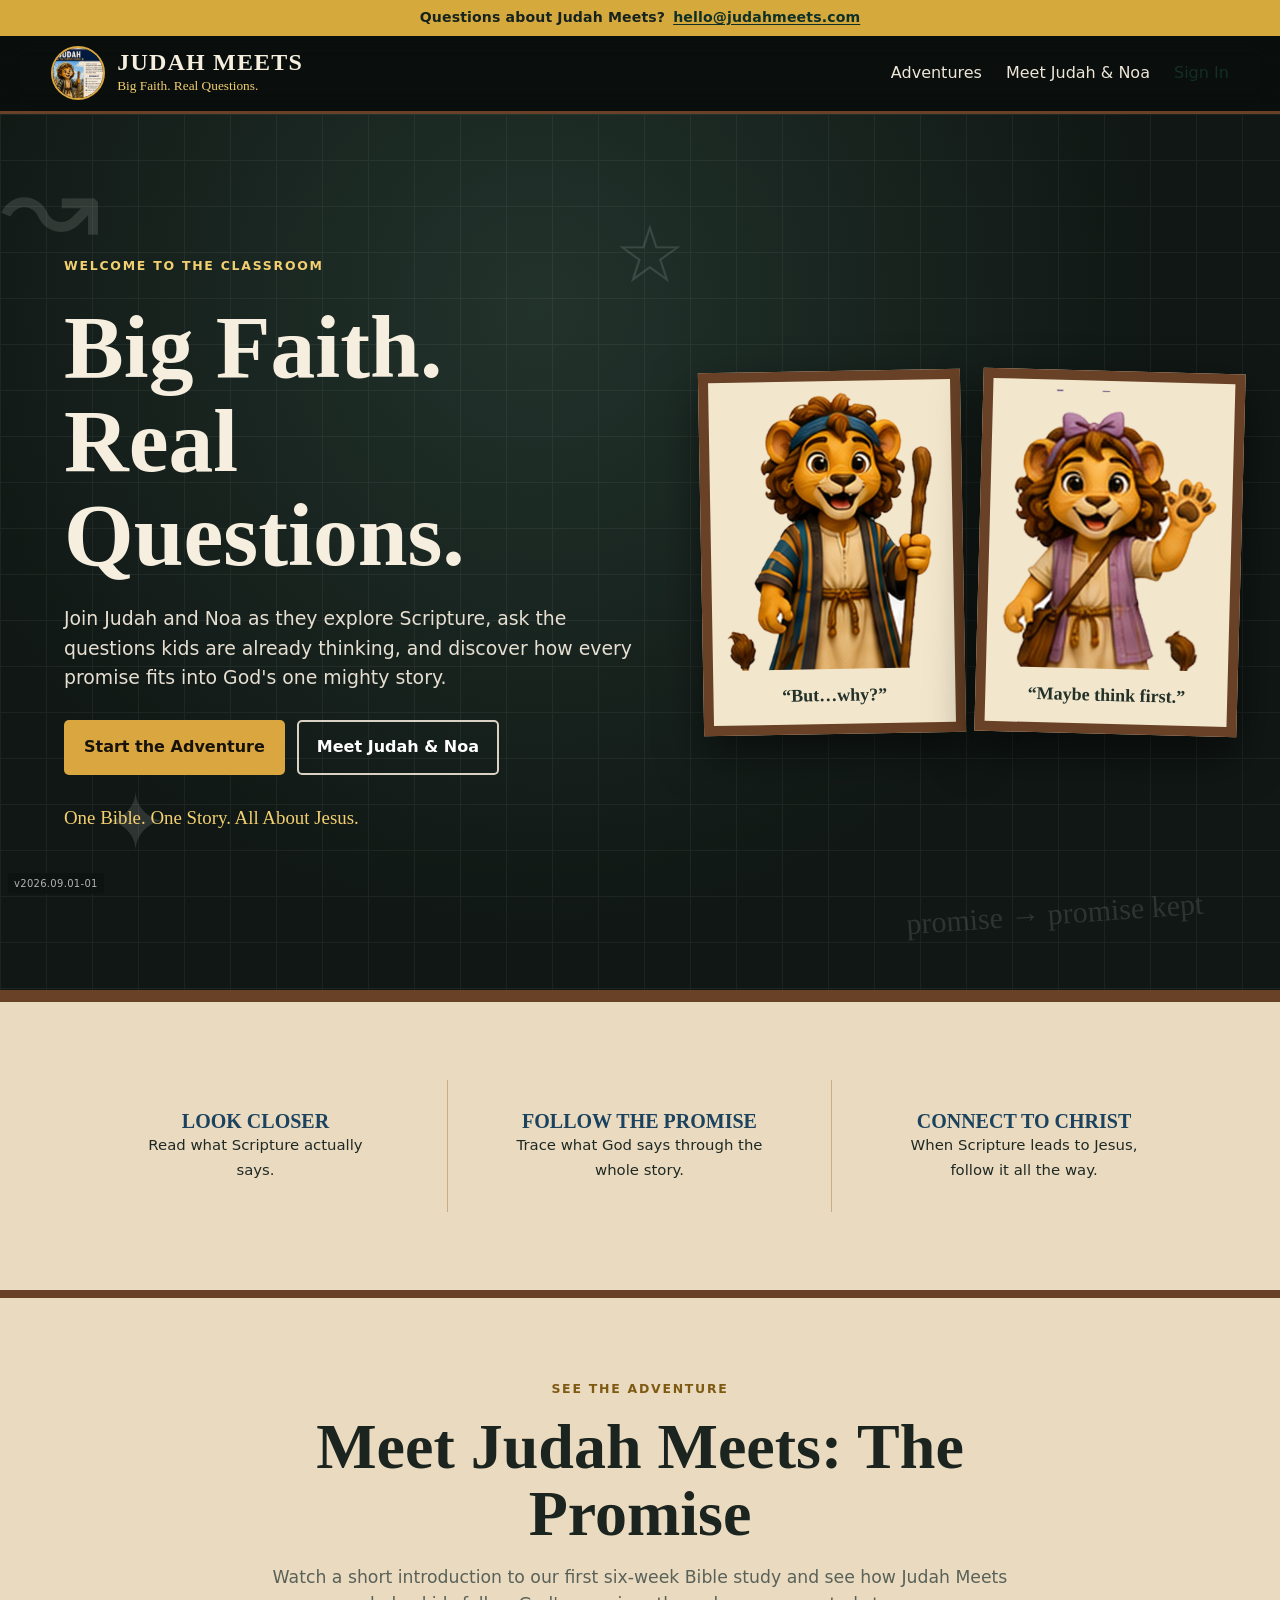
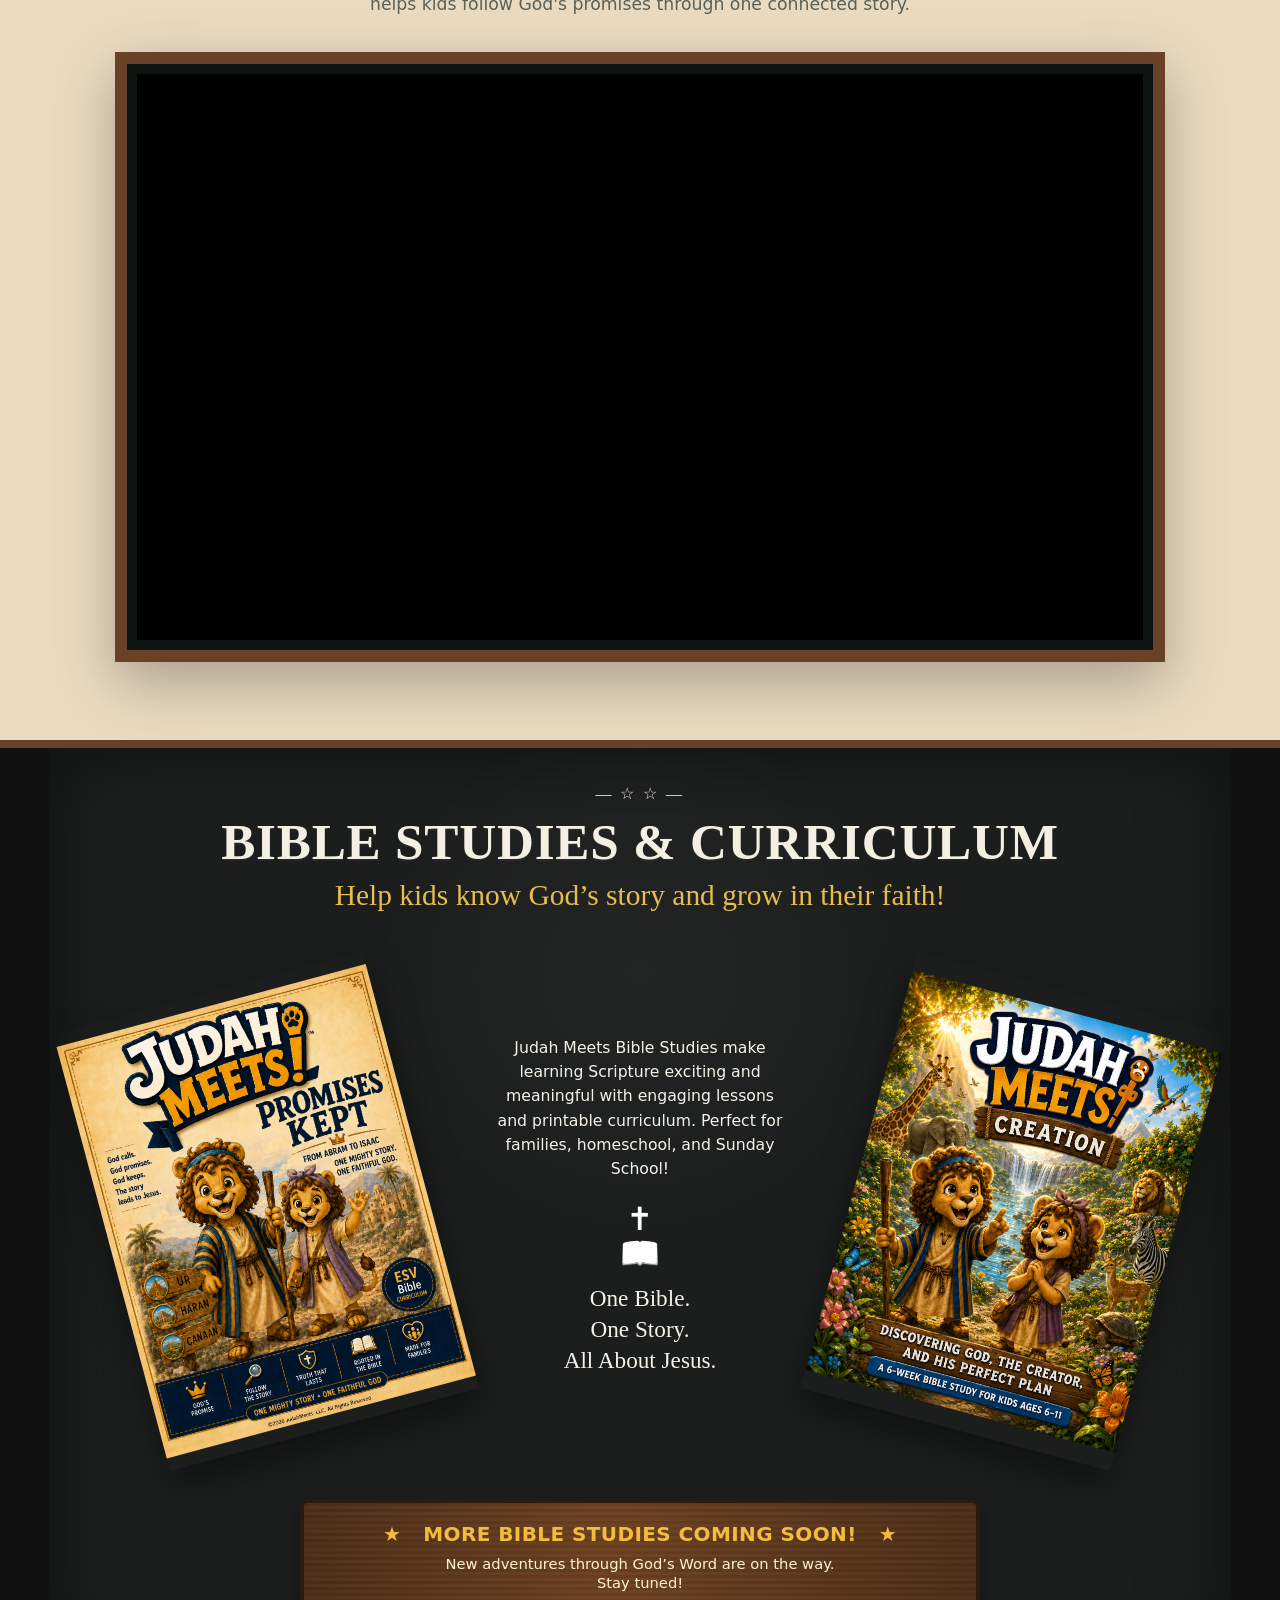
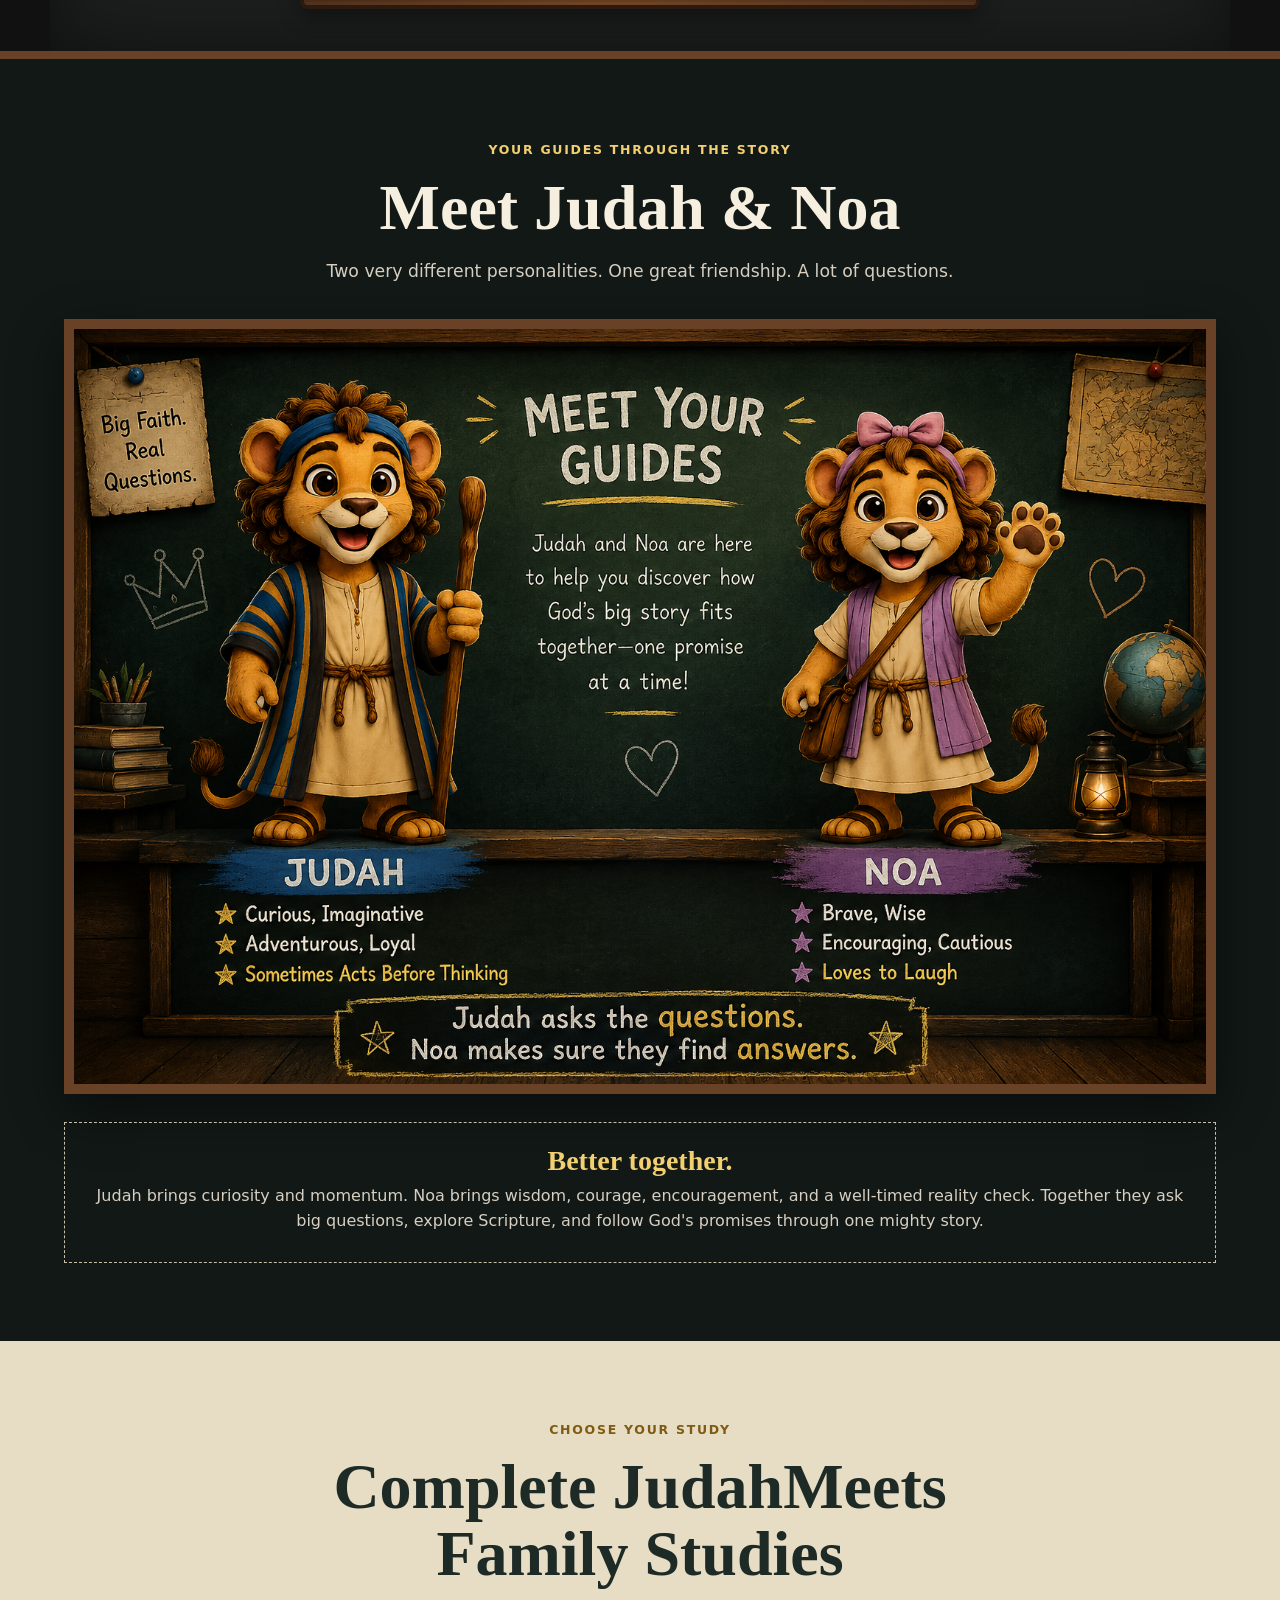
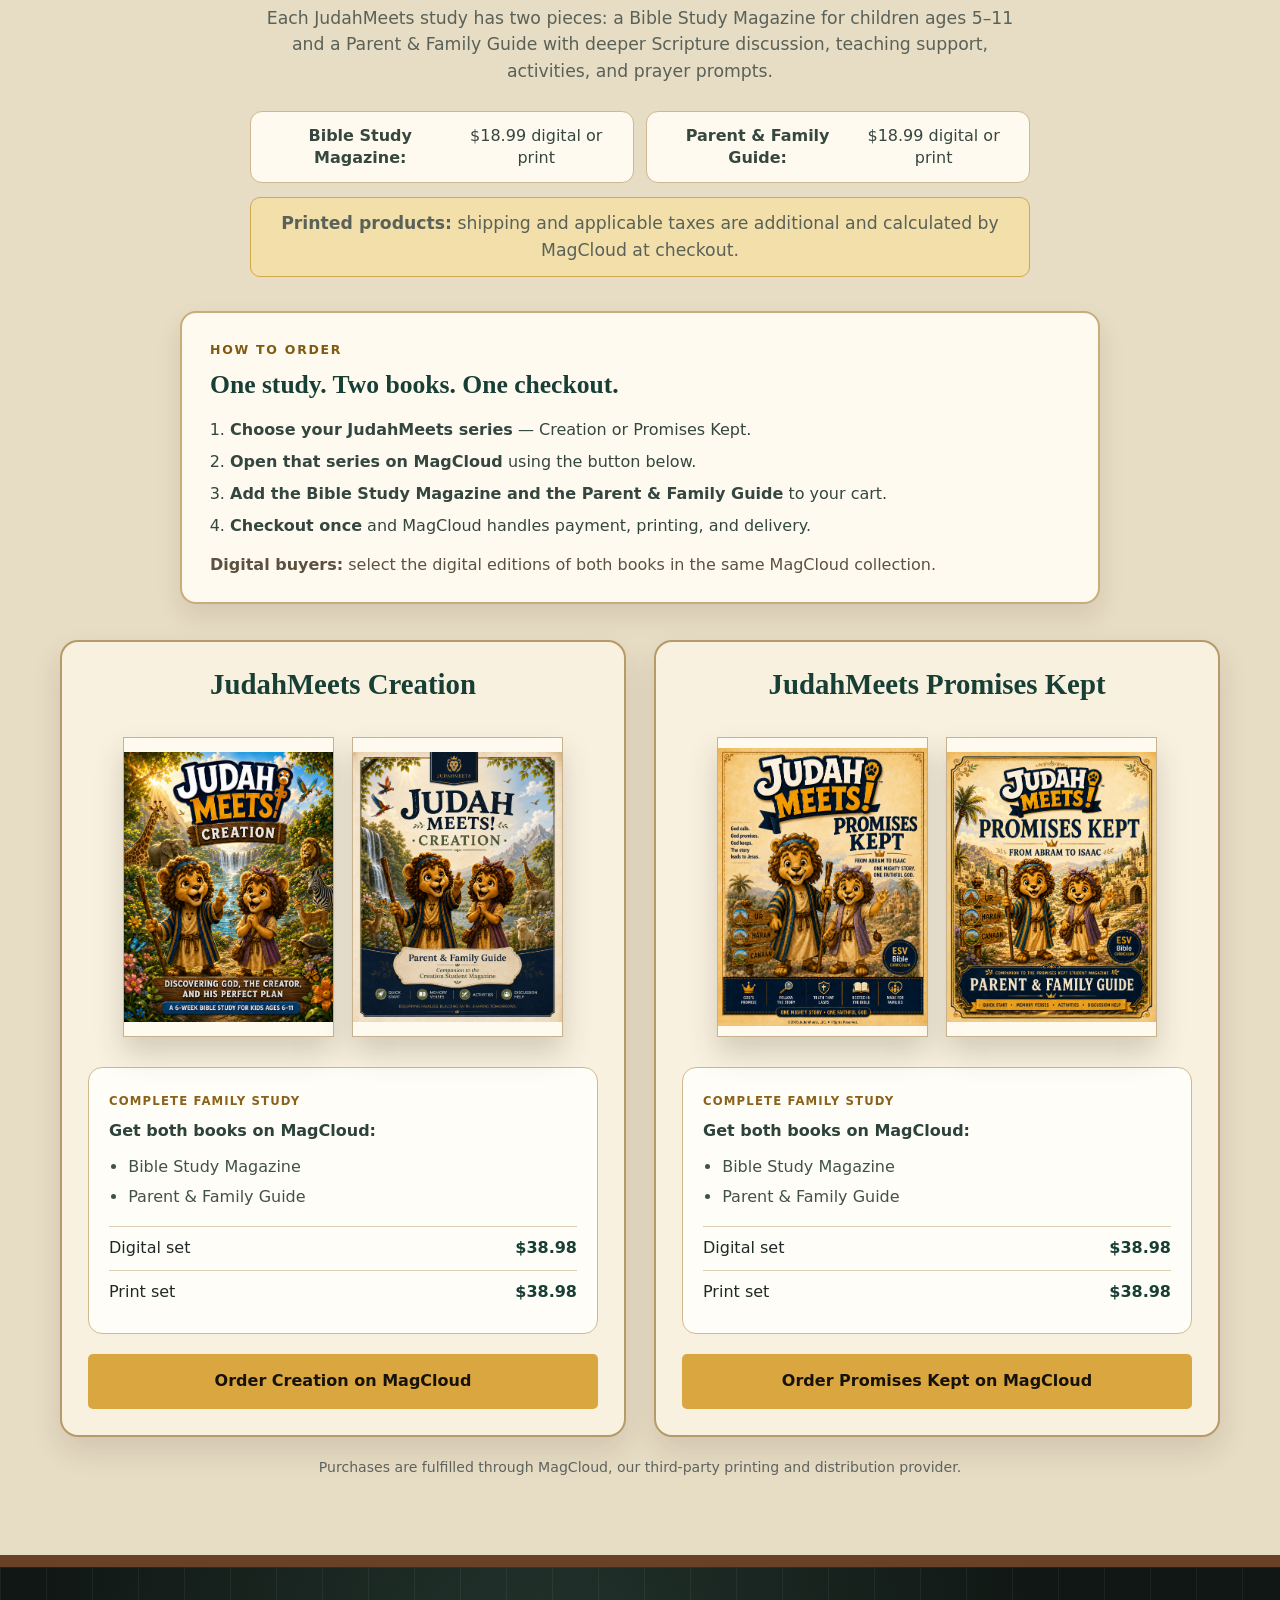
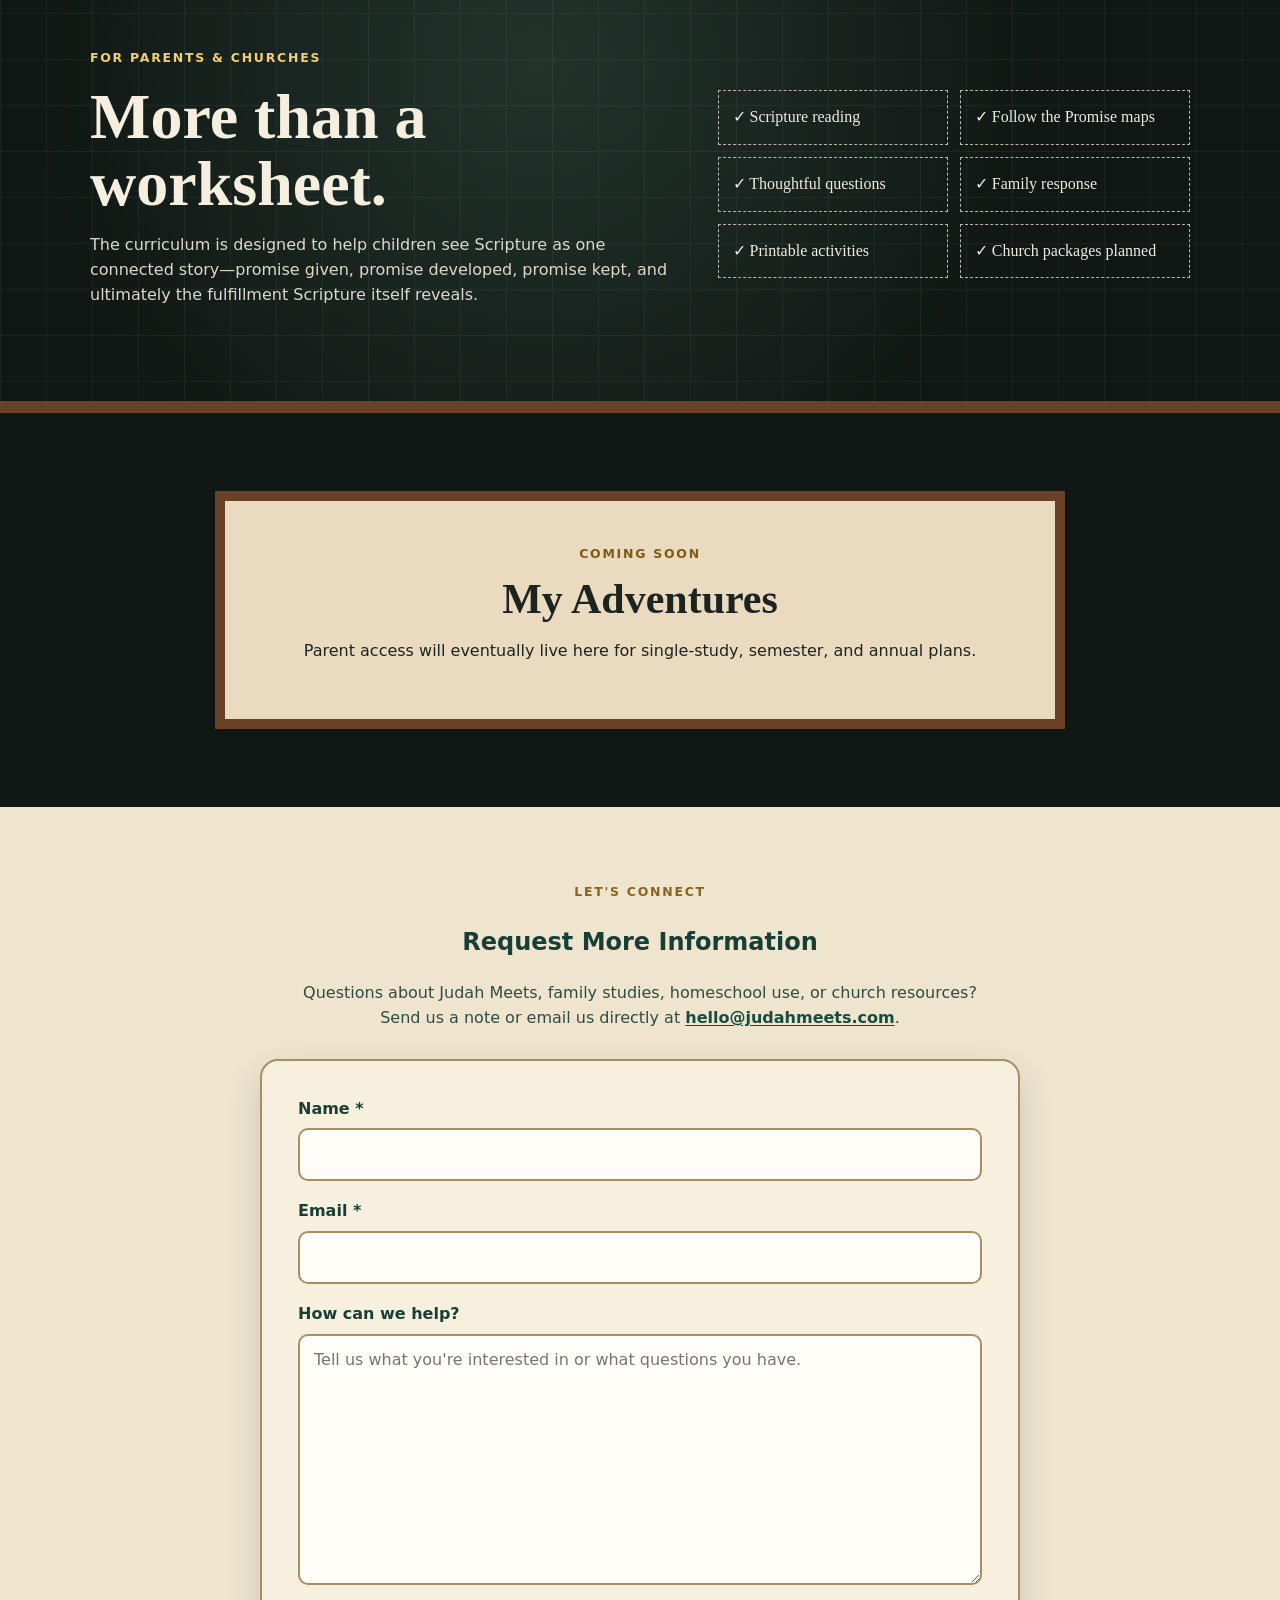
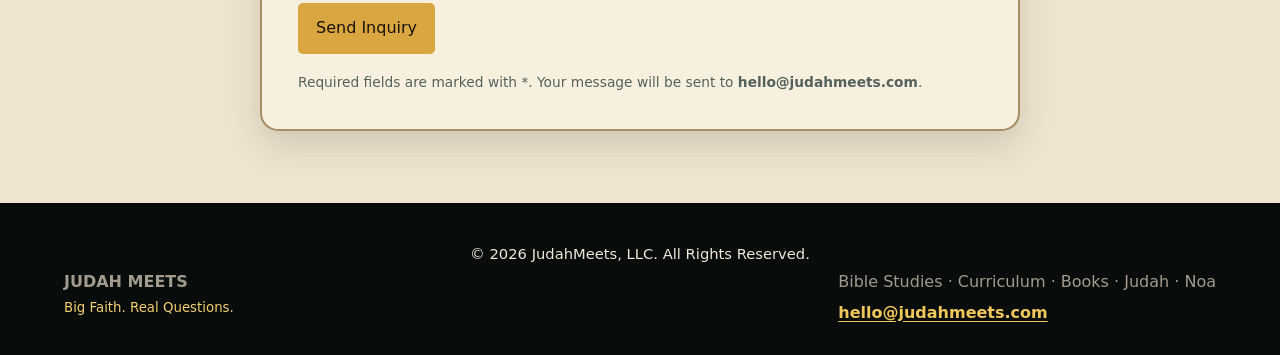
==== commit 5489ca99: "change sign-in label" ====
--- a/index.html
+++ b/index.html
@@ -21,7 +21,7 @@
   <nav>
     <a href="#family-bundles">Adventures</a>
     <a href="#guides">Meet Judah &amp; Noa</a>
-    <a class="sign-in" href="#contact">Sign In</a>
+    <a class="contact" href="#contact">Sign In</a>
   </nav>
 </header>
 
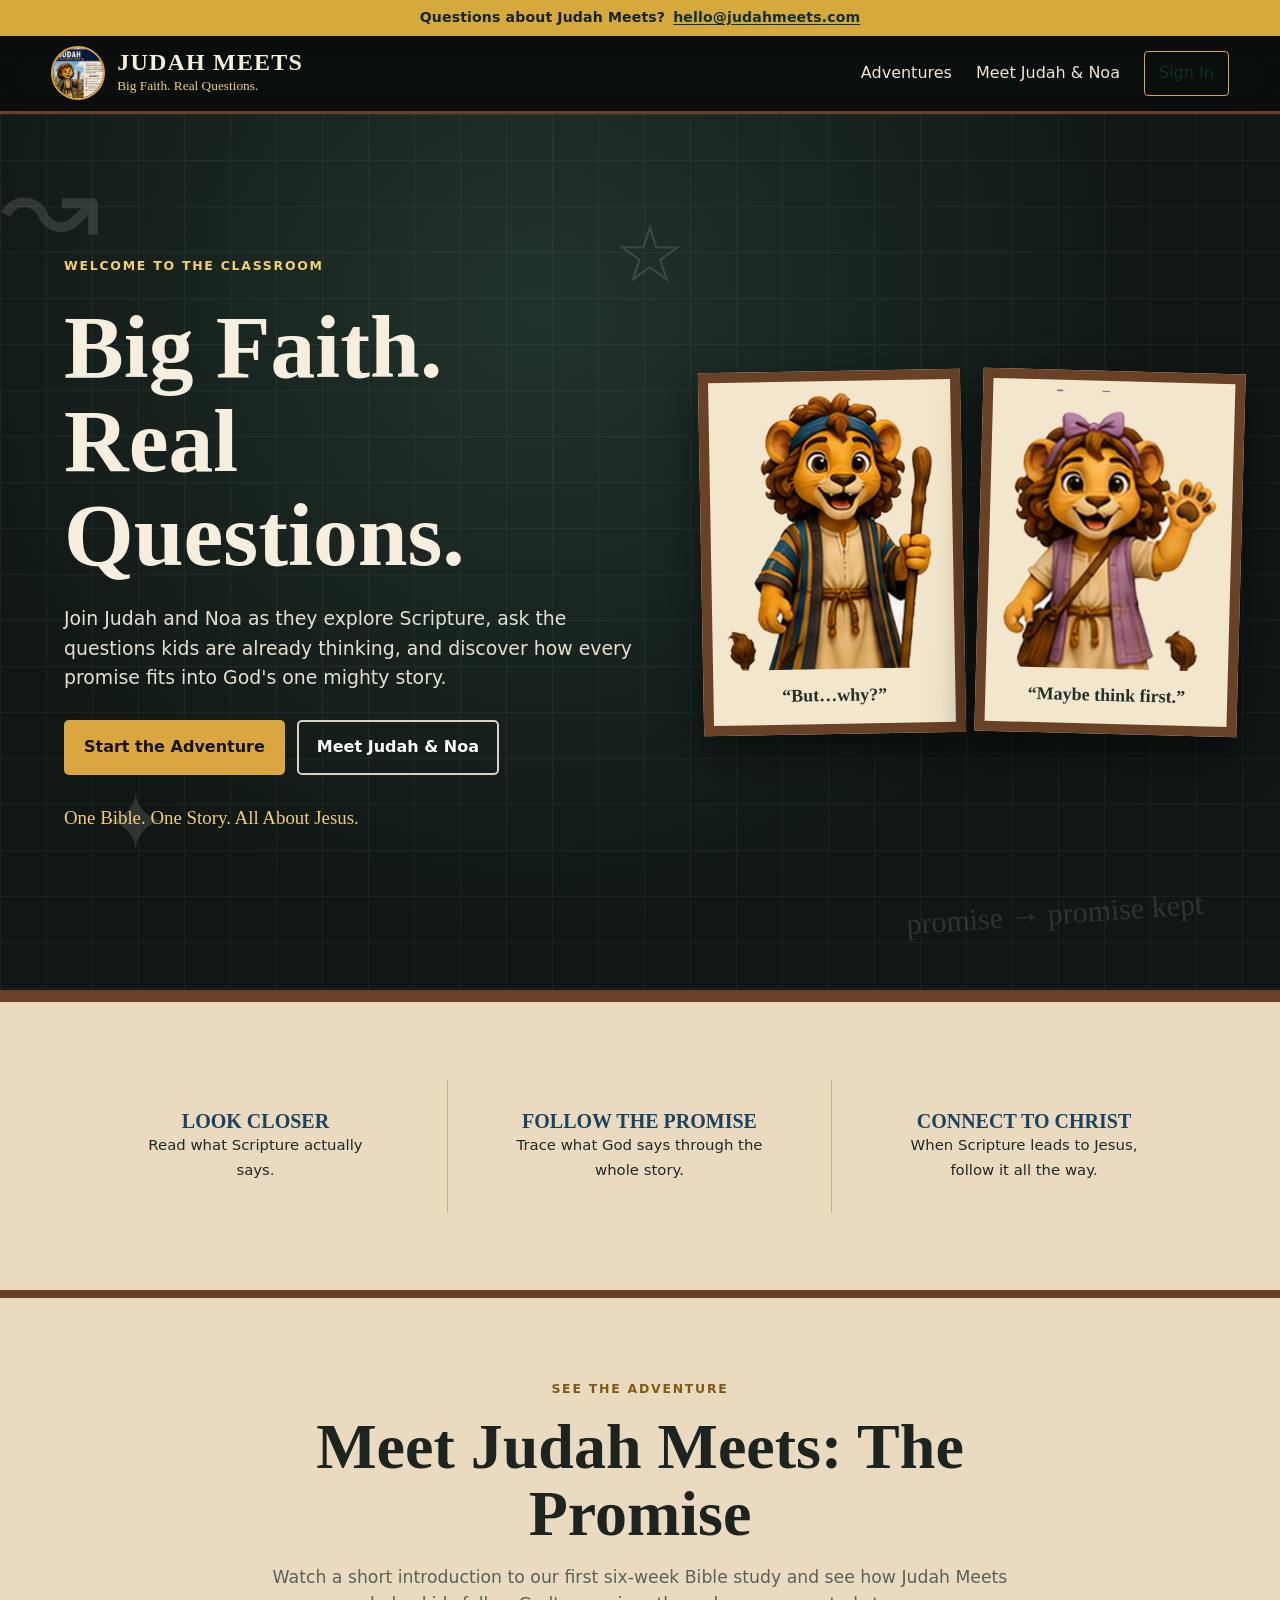
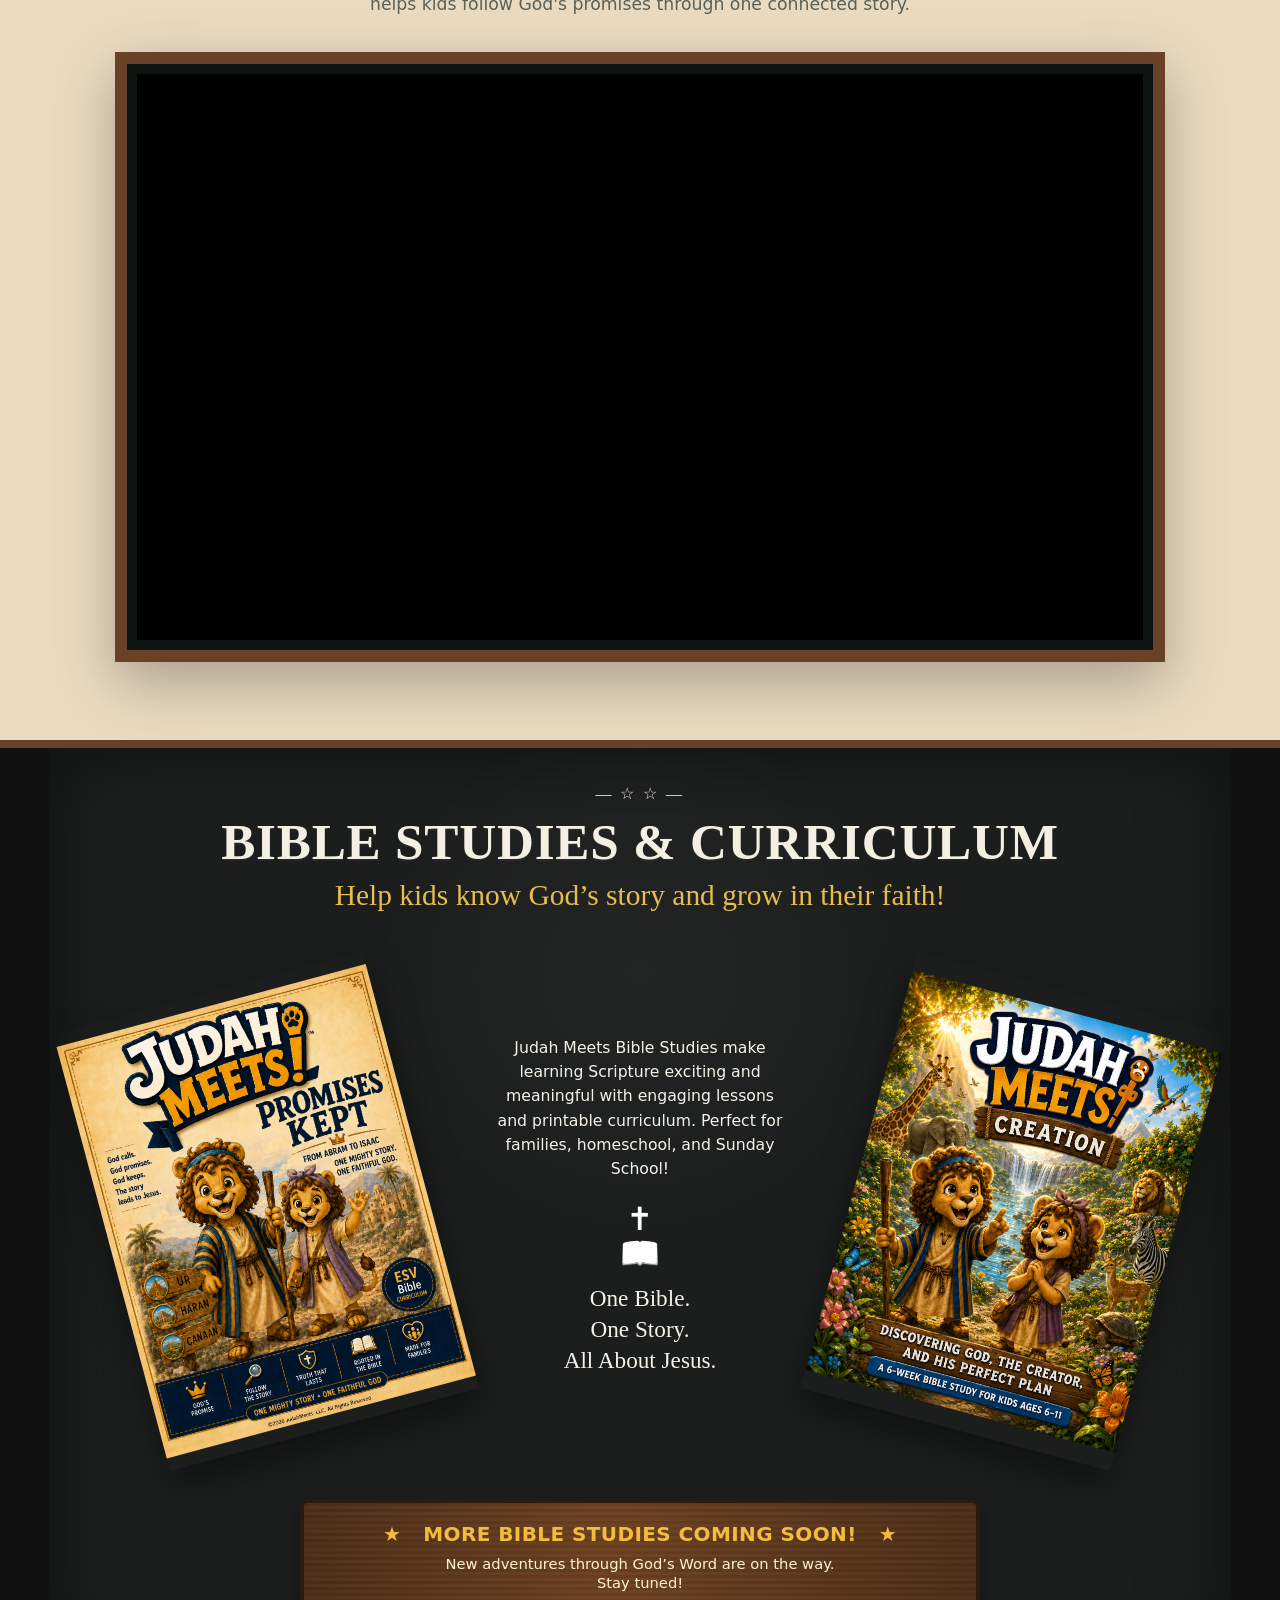
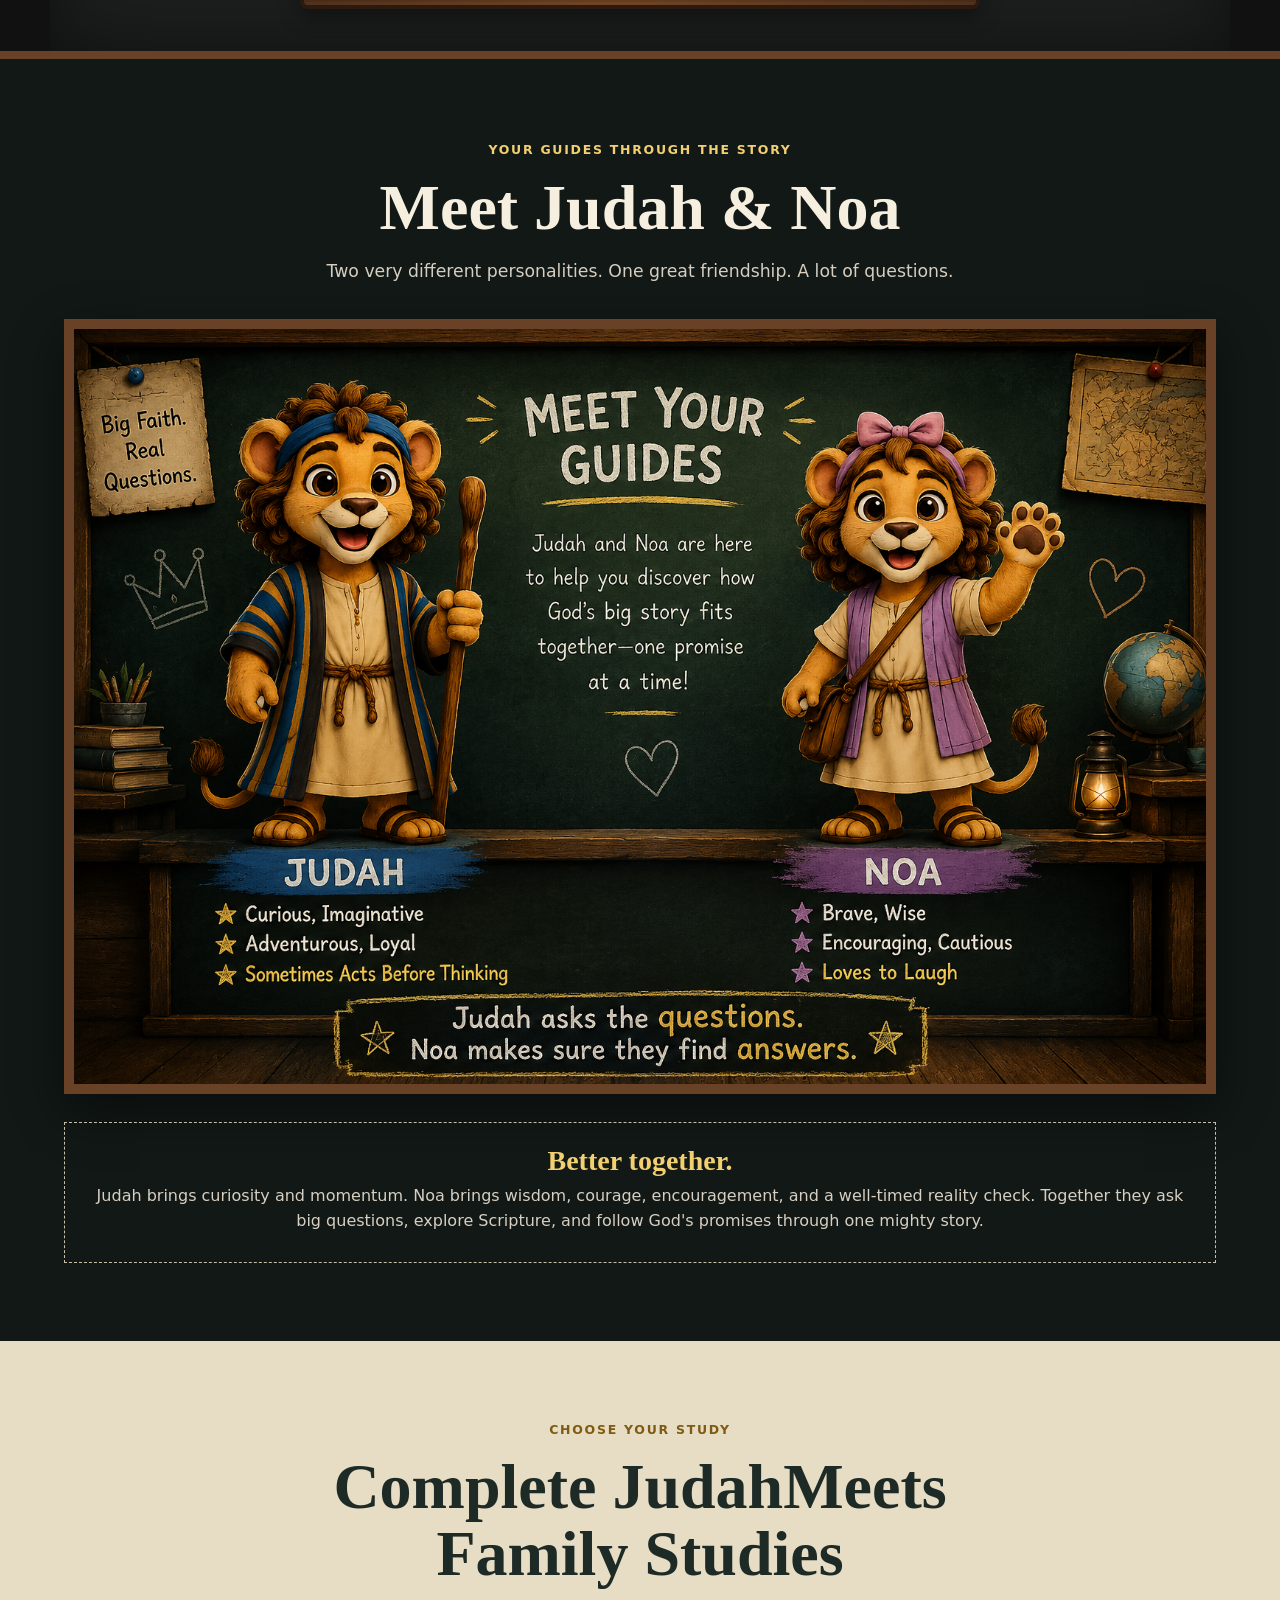
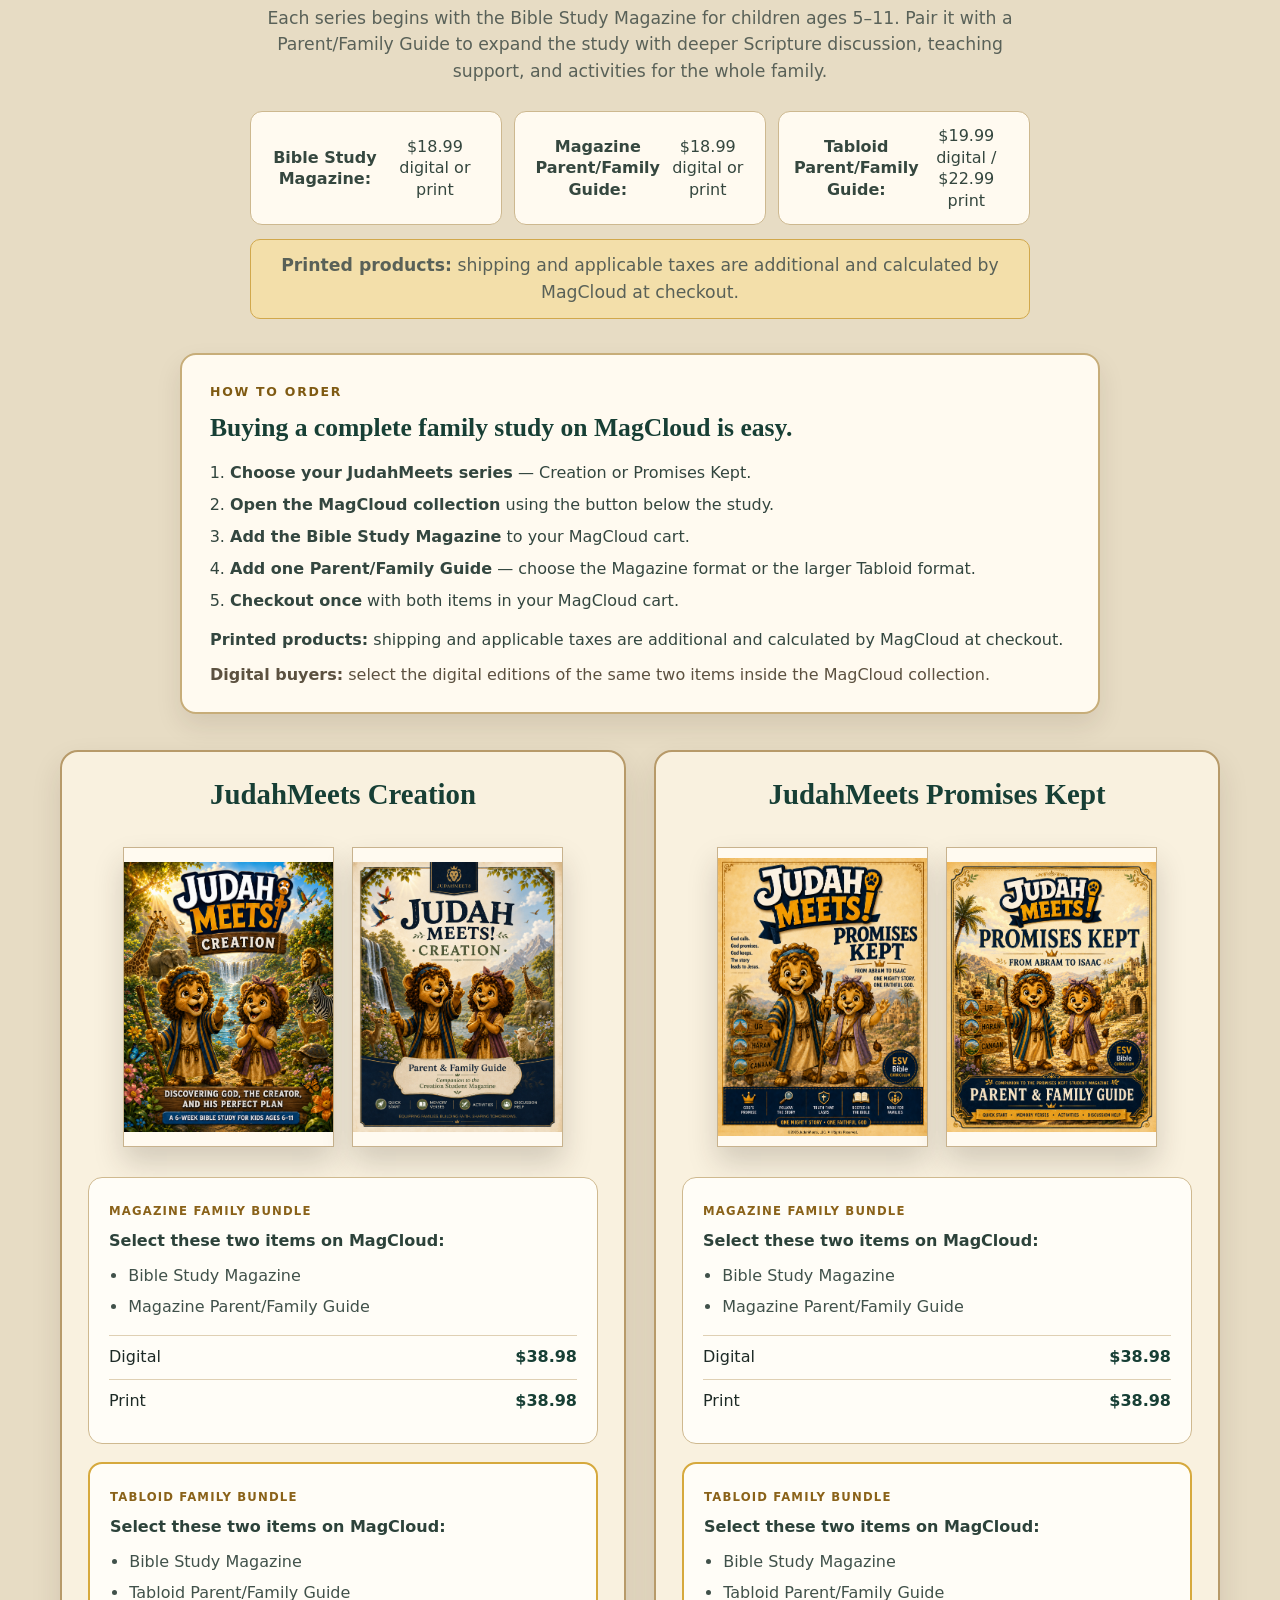
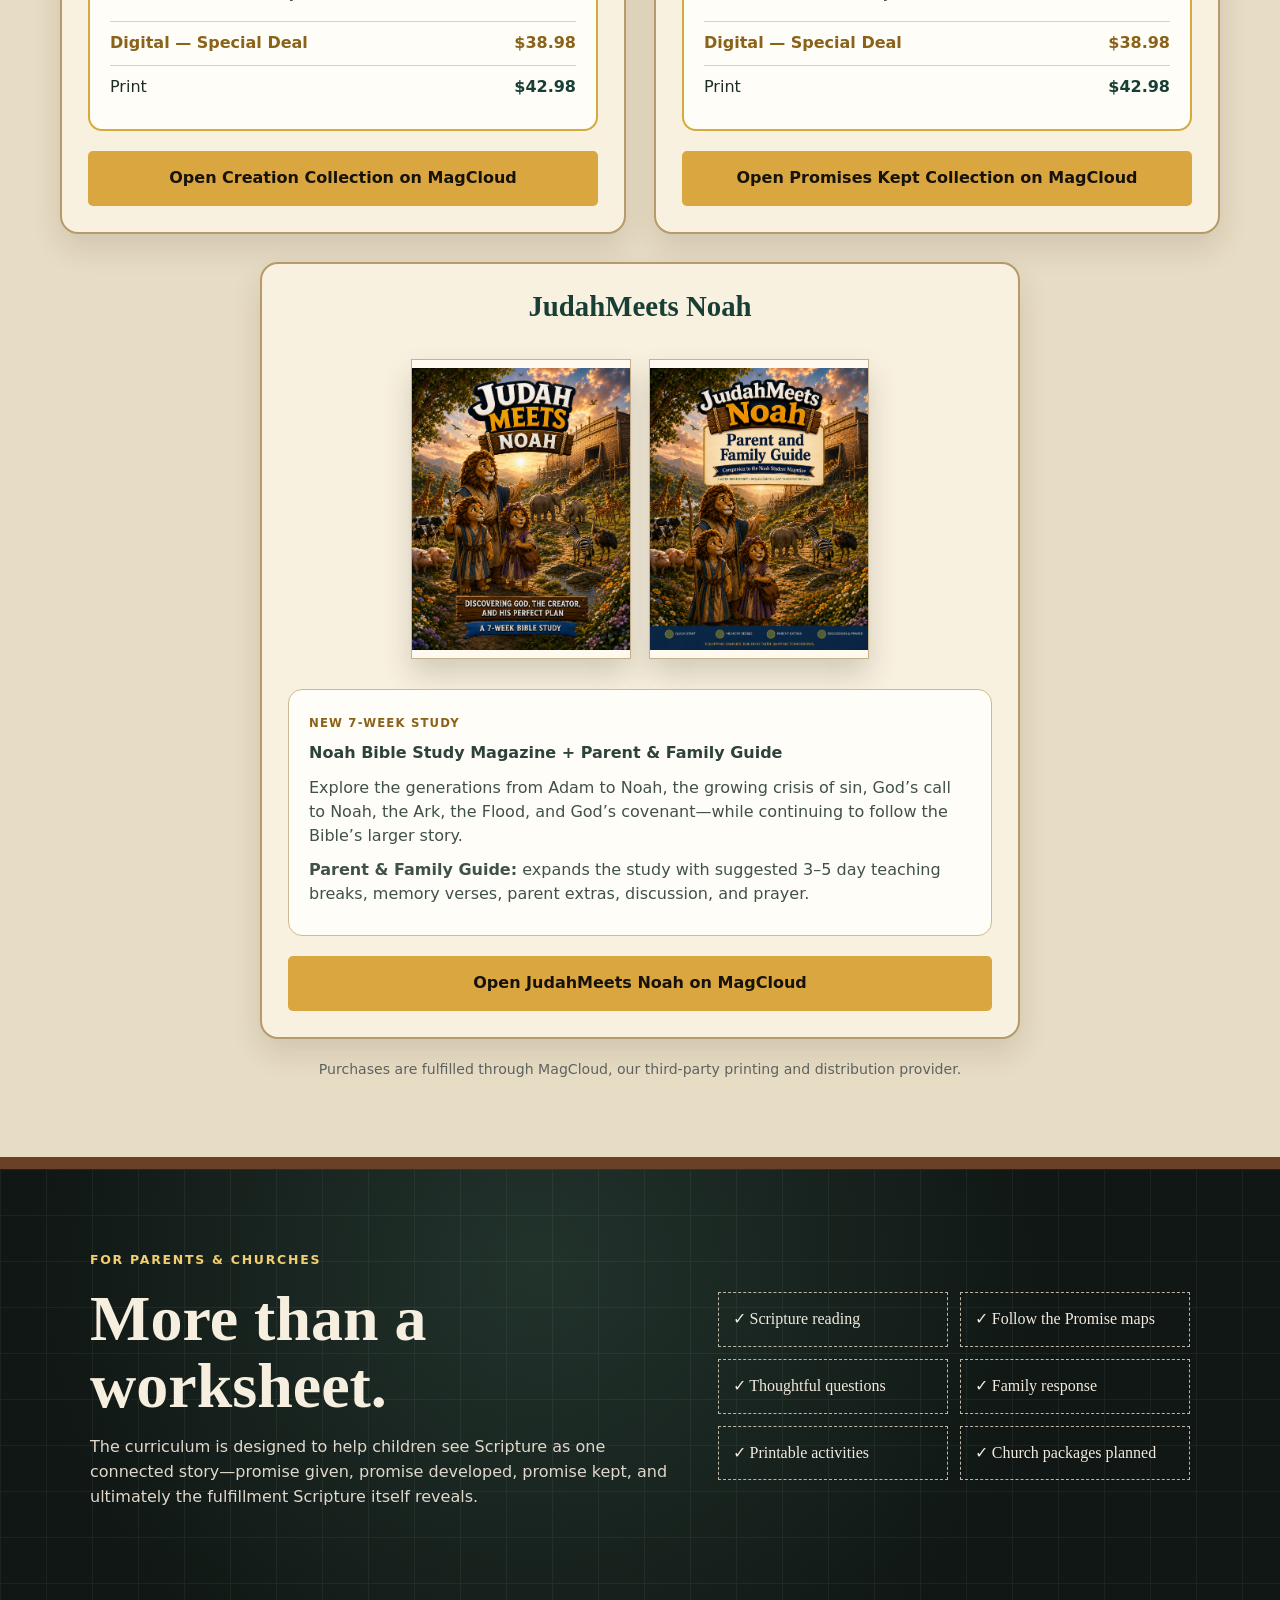
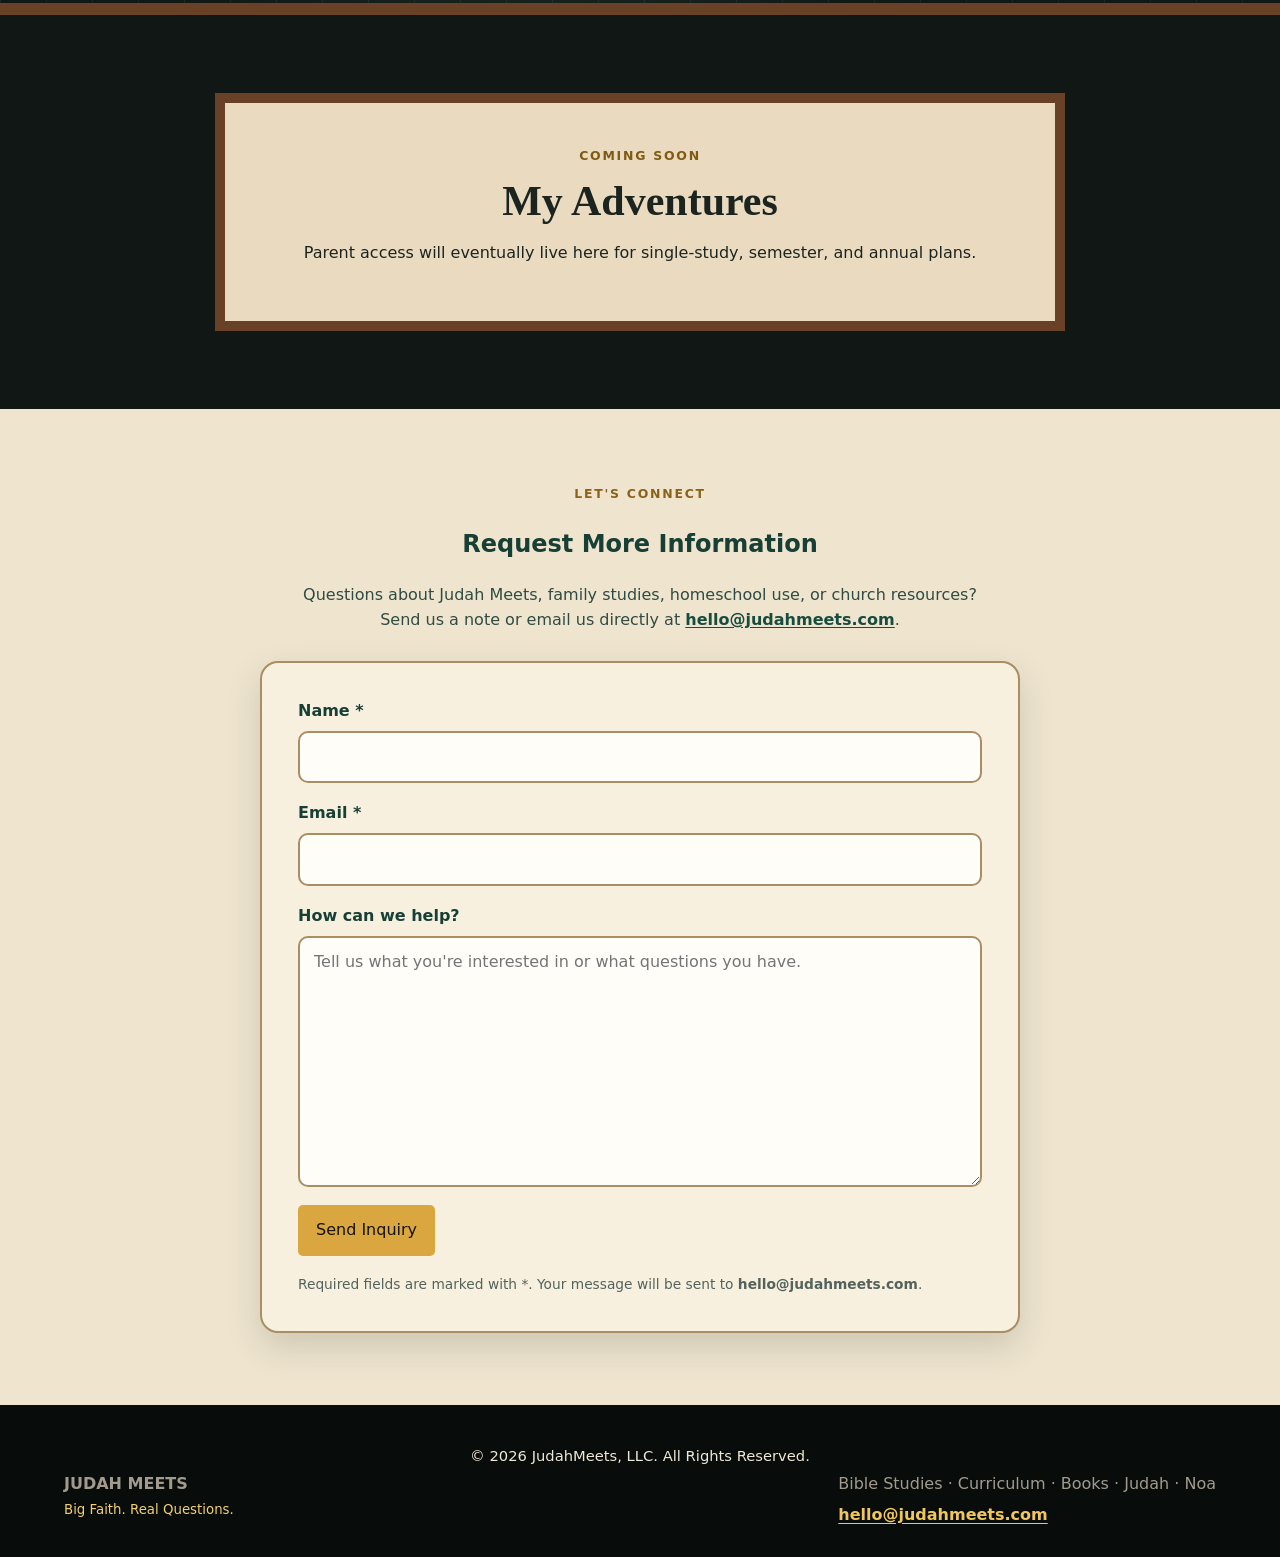
==== commit 4016deb5: "noah update" ====
--- a/index.html
+++ b/index.html
@@ -21,7 +21,7 @@
   <nav>
     <a href="#family-bundles">Adventures</a>
     <a href="#guides">Meet Judah &amp; Noa</a>
-    <a class="contact" href="#contact">Sign In</a>
+    <a class="sign-in" href="#contact">Sign In</a>
   </nav>
 </header>
 
@@ -148,82 +148,136 @@
   <div class="section-heading">
     <span class="kicker dark">CHOOSE YOUR STUDY</span>
     <h2>Complete JudahMeets Family Studies</h2>
-    <p>Each JudahMeets study has two pieces: a Bible Study Magazine for children ages 5–11 and a Parent &amp; Family Guide with deeper Scripture discussion, teaching support, activities, and prayer prompts.</p>
+    <p>Each series begins with the Bible Study Magazine for children ages 5–11. Pair it with a Parent/Family Guide to expand the study with deeper Scripture discussion, teaching support, and activities for the whole family.</p>
     <div class="single-item-prices" aria-label="Individual item prices">
       <span><strong>Bible Study Magazine:</strong> $18.99 digital or print</span>
-      <span><strong>Parent &amp; Family Guide:</strong> $18.99 digital or print</span>
+      <span><strong>Magazine Parent/Family Guide:</strong> $18.99 digital or print</span>
+      <span><strong>Tabloid Parent/Family Guide:</strong> $19.99 digital / $22.99 print</span>
     </div>
     <p class="shipping-callout"><strong>Printed products:</strong> shipping and applicable taxes are additional and calculated by MagCloud at checkout.</p>
   </div>
 
-  <div class="magcloud-instructions" aria-label="How to purchase on MagCloud">
-    <span class="kicker dark">HOW TO ORDER</span>
-    <h3>One study. Two books. One checkout.</h3>
-    <ol>
-      <li><strong>Choose your JudahMeets series</strong> — Creation or Promises Kept.</li>
-      <li><strong>Open that series on MagCloud</strong> using the button below.</li>
-      <li><strong>Add the Bible Study Magazine and the Parent &amp; Family Guide</strong> to your cart.</li>
-      <li><strong>Checkout once</strong> and MagCloud handles payment, printing, and delivery.</li>
-    </ol>
-    <p class="digital-note"><strong>Digital buyers:</strong> select the digital editions of both books in the same MagCloud collection.</p>
-  </div>
+  
+<div class="magcloud-instructions" aria-label="How to purchase on MagCloud">
+  <span class="kicker dark">HOW TO ORDER</span>
+  <h3>Buying a complete family study on MagCloud is easy.</h3>
+  <ol>
+    <li><strong>Choose your JudahMeets series</strong> — Creation or Promises Kept.</li>
+    <li><strong>Open the MagCloud collection</strong> using the button below the study.</li>
+    <li><strong>Add the Bible Study Magazine</strong> to your MagCloud cart.</li>
+    <li><strong>Add one Parent/Family Guide</strong> — choose the Magazine format or the larger Tabloid format.</li>
+    <li><strong>Checkout once</strong> with both items in your MagCloud cart.</li>
+  </ol>
+  <p><strong>Printed products:</strong> shipping and applicable taxes are additional and calculated by MagCloud at checkout.</p>
+  <p class="digital-note"><strong>Digital buyers:</strong> select the digital editions of the same two items inside the MagCloud collection.</p>
+</div>
+
 
   <div class="bundle-series-grid">
     <article class="bundle-series">
       <h3>JudahMeets Creation</h3>
 
-      <div class="bundle-cover-pair" aria-label="Creation Bible Study Magazine and Parent &amp; Family Guide">
+      <div class="bundle-cover-pair" aria-label="Creation Bible Study Magazine and Parent & Family Guide">
         <img src="assets/creation-student-cover.png" alt="Judah Meets Creation Bible Study Magazine cover">
-        <img src="assets/creation-parent-cover.png" alt="Judah Meets Creation Parent &amp; Family Guide cover">
-      </div>
-
-      <div class="bundle-card complete-study-card">
-        <span class="bundle-label">COMPLETE FAMILY STUDY</span>
-        <h4>Get both books on MagCloud:</h4>
-        <ul class="bundle-selection-list">
-          <li>Bible Study Magazine</li>
-          <li>Parent &amp; Family Guide</li>
-        </ul>
-        <div class="bundle-price-line"><span>Digital set</span><strong>$38.98</strong></div>
-        <div class="bundle-price-line"><span>Print set</span><strong>$38.98</strong></div>
-      </div>
-
-      <a class="btn primary magcloud-link collection-link"
-         href="https://www.magcloud.com/browse/magazine/3392945"
-         data-magcloud-url="https://www.magcloud.com/browse/magazine/3392945">
-         Order Creation on MagCloud
+        <img src="assets/creation-parent-cover.png" alt="Judah Meets Creation Parent & Family Guide cover">
+      </div>
+
+      <div class="bundle-options">
+        <div class="bundle-card">
+          <span class="bundle-label">MAGAZINE FAMILY BUNDLE</span>
+          <h4>Select these two items on MagCloud:</h4>
+          <ul class="bundle-selection-list">
+            <li>Bible Study Magazine</li>
+            <li>Magazine Parent/Family Guide</li>
+          </ul>
+          <div class="bundle-price-line"><span>Digital</span><strong>$38.98</strong></div>
+          <div class="bundle-price-line"><span>Print</span><strong>$38.98</strong></div>
+        </div>
+
+        <div class="bundle-card tabloid-bundle">
+          <span class="bundle-label">TABLOID FAMILY BUNDLE</span>
+          <h4>Select these two items on MagCloud:</h4>
+          <ul class="bundle-selection-list">
+            <li>Bible Study Magazine</li>
+            <li>Tabloid Parent/Family Guide</li>
+          </ul>
+          <div class="bundle-price-line special"><span>Digital — Special Deal</span><strong>$38.98</strong></div>
+          <div class="bundle-price-line"><span>Print</span><strong>$42.98</strong></div>
+        </div>
+      </div>
+
+      <a class="btn primary collection-link"
+         href="magcloud-creation.html">
+         Open Creation Collection on MagCloud
       </a>
     </article>
 
     <article class="bundle-series">
       <h3>JudahMeets Promises Kept</h3>
 
-      <div class="bundle-cover-pair" aria-label="Promises Kept Bible Study Magazine and Parent &amp; Family Guide">
+      <div class="bundle-cover-pair" aria-label="Promises Kept Bible Study Magazine and Parent & Family Guide">
         <img src="assets/promises-student-cover.png" alt="Judah Meets Promises Kept Bible Study Magazine cover">
-        <img src="assets/promises-parent-cover.png" alt="Judah Meets Promises Kept Parent &amp; Family Guide cover">
-      </div>
-
-      <div class="bundle-card complete-study-card">
-        <span class="bundle-label">COMPLETE FAMILY STUDY</span>
-        <h4>Get both books on MagCloud:</h4>
-        <ul class="bundle-selection-list">
-          <li>Bible Study Magazine</li>
-          <li>Parent &amp; Family Guide</li>
-        </ul>
-        <div class="bundle-price-line"><span>Digital set</span><strong>$38.98</strong></div>
-        <div class="bundle-price-line"><span>Print set</span><strong>$38.98</strong></div>
-      </div>
-
-      <a class="btn primary magcloud-link collection-link"
-         href="https://www.magcloud.com/browse/magazine/3387873"
-         data-magcloud-url="https://www.magcloud.com/browse/magazine/3387873">
-         Order Promises Kept on MagCloud
+        <img src="assets/promises-parent-cover.png" alt="Judah Meets Promises Kept Parent & Family Guide cover">
+      </div>
+
+      <div class="bundle-options">
+        <div class="bundle-card">
+          <span class="bundle-label">MAGAZINE FAMILY BUNDLE</span>
+          <h4>Select these two items on MagCloud:</h4>
+          <ul class="bundle-selection-list">
+            <li>Bible Study Magazine</li>
+            <li>Magazine Parent/Family Guide</li>
+          </ul>
+          <div class="bundle-price-line"><span>Digital</span><strong>$38.98</strong></div>
+          <div class="bundle-price-line"><span>Print</span><strong>$38.98</strong></div>
+        </div>
+
+        <div class="bundle-card tabloid-bundle">
+          <span class="bundle-label">TABLOID FAMILY BUNDLE</span>
+          <h4>Select these two items on MagCloud:</h4>
+          <ul class="bundle-selection-list">
+            <li>Bible Study Magazine</li>
+            <li>Tabloid Parent/Family Guide</li>
+          </ul>
+          <div class="bundle-price-line special"><span>Digital — Special Deal</span><strong>$38.98</strong></div>
+          <div class="bundle-price-line"><span>Print</span><strong>$42.98</strong></div>
+        </div>
+      </div>
+
+      <a class="btn primary collection-link"
+         href="magcloud-promises-kept.html">
+         Open Promises Kept Collection on MagCloud
       </a>
     </article>
+
+    <article class="bundle-series noah-series">
+      <h3>JudahMeets Noah</h3>
+
+      <div class="bundle-cover-pair" aria-label="Noah Bible Study Magazine and Parent & Family Guide">
+        <img src="assets/noah-student-cover.png" alt="Judah Meets Noah Bible Study Magazine cover">
+        <img src="assets/noah-parent-family-guide-cover.png" alt="Judah Meets Noah Parent & Family Guide cover">
+      </div>
+
+      <div class="bundle-options">
+        <div class="bundle-card featured-study-card">
+          <span class="bundle-label">NEW 7-WEEK STUDY</span>
+          <h4>Noah Bible Study Magazine + Parent & Family Guide</h4>
+          <p>Explore the generations from Adam to Noah, the growing crisis of sin, God’s call to Noah, the Ark, the Flood, and God’s covenant—while continuing to follow the Bible’s larger story.</p>
+          <p><strong>Parent & Family Guide:</strong> expands the study with suggested 3–5 day teaching breaks, memory verses, parent extras, discussion, and prayer.</p>
+        </div>
+      </div>
+
+      <a class="btn primary collection-link"
+         href="magcloud-noah.html">
+         Open JudahMeets Noah on MagCloud
+      </a>
+    </article>
+
   </div>
 
   <p class="pricing-disclaimer">Purchases are fulfilled through MagCloud, our third-party printing and distribution provider.</p>
 </section>
+
 
 <section class="parents chalkboard" id="parents">
     <div class="parents-inner">
@@ -303,7 +357,7 @@
     <span class="kicker dark">PURCHASE &amp; FULFILLMENT</span>
     <h2 id="magcloud-modal-title">You’re leaving JudahMeets.com</h2>
     <p>JudahMeets printed and digital materials are purchased through <strong>MagCloud, our third-party printing and distribution provider</strong>.</p>
-    <p>You’ll be taken to the JudahMeets collection on MagCloud. Add the <strong>Bible Study Magazine</strong> and the <strong>Parent &amp; Family Guide</strong> to your cart, then complete checkout once. <strong>Shipping and applicable taxes are additional and calculated by MagCloud at checkout.</strong> MagCloud handles payment, printing, and delivery.</p>
+    <p>You’ll be taken to the JudahMeets collection on MagCloud. Add the Bible Study Magazine and one Parent/Family Guide to your cart, then complete checkout once. <strong>Shipping and applicable taxes are additional and calculated by MagCloud at checkout.</strong> MagCloud also handles payment and delivery.</p>
     <div class="external-modal-actions">
       <button class="btn curriculum-ghost modal-stay" type="button" data-close-magcloud>Stay on JudahMeets</button>
       <a class="btn primary" id="continue-magcloud" href="#" target="_blank" rel="noopener noreferrer">Continue to MagCloud</a>
@@ -311,7 +365,6 @@
   </div>
 </div>
 
-<div class="site-version" aria-label="Site version">v2026.09.01-01</div>
 
 <script src="script.js"></script>
 </body>
--- a/styles.css
+++ b/styles.css
@@ -597,7 +597,7 @@
   width:min(1080px,100%);
   margin:36px auto 0;
   display:grid;
-  grid-template-columns:repeat(2,minmax(0,1fr));
+  grid-template-columns:repeat(3,minmax(0,1fr));
   gap:22px;
 }
 .pricing-card{
@@ -704,6 +704,9 @@
   border:1px solid #cfb98f;
   border-radius:14px;
   padding:20px;
+}
+.bundle-card.tabloid-bundle{
+  border:2px solid #d6a93d;
 }
 .bundle-label{
   color:#8a6219;
@@ -834,7 +837,7 @@
   width:min(920px,100%);
   margin:26px auto 12px;
   display:grid;
-  grid-template-columns:repeat(2,minmax(0,1fr));
+  grid-template-columns:repeat(3,minmax(0,1fr));
   gap:12px;
 }
 .single-item-prices span{
@@ -930,21 +933,17 @@
 }
 
 
-/* 2026-09-01 simplified two-book family study */
-.complete-study-card{
-  max-width:520px;
-  margin:0 auto;
-}
-.site-version{
-  position:fixed;
-  left:8px;
-  bottom:6px;
-  z-index:50;
-  font-size:10px;
-  letter-spacing:.03em;
-  color:rgba(255,255,255,.68);
-  background:rgba(13,19,17,.78);
-  padding:3px 6px;
-  border-radius:4px;
-  pointer-events:none;
-}
+/* Noah launch card — 2026-09-14 */
+.noah-series{
+  grid-column:1 / -1;
+  width:min(760px,100%);
+  justify-self:center;
+}
+.featured-study-card p{
+  margin:.6rem 0;
+  color:#40514a;
+  line-height:1.5;
+}
+@media(max-width:820px){
+  .noah-series{grid-column:auto;width:100%}
+}
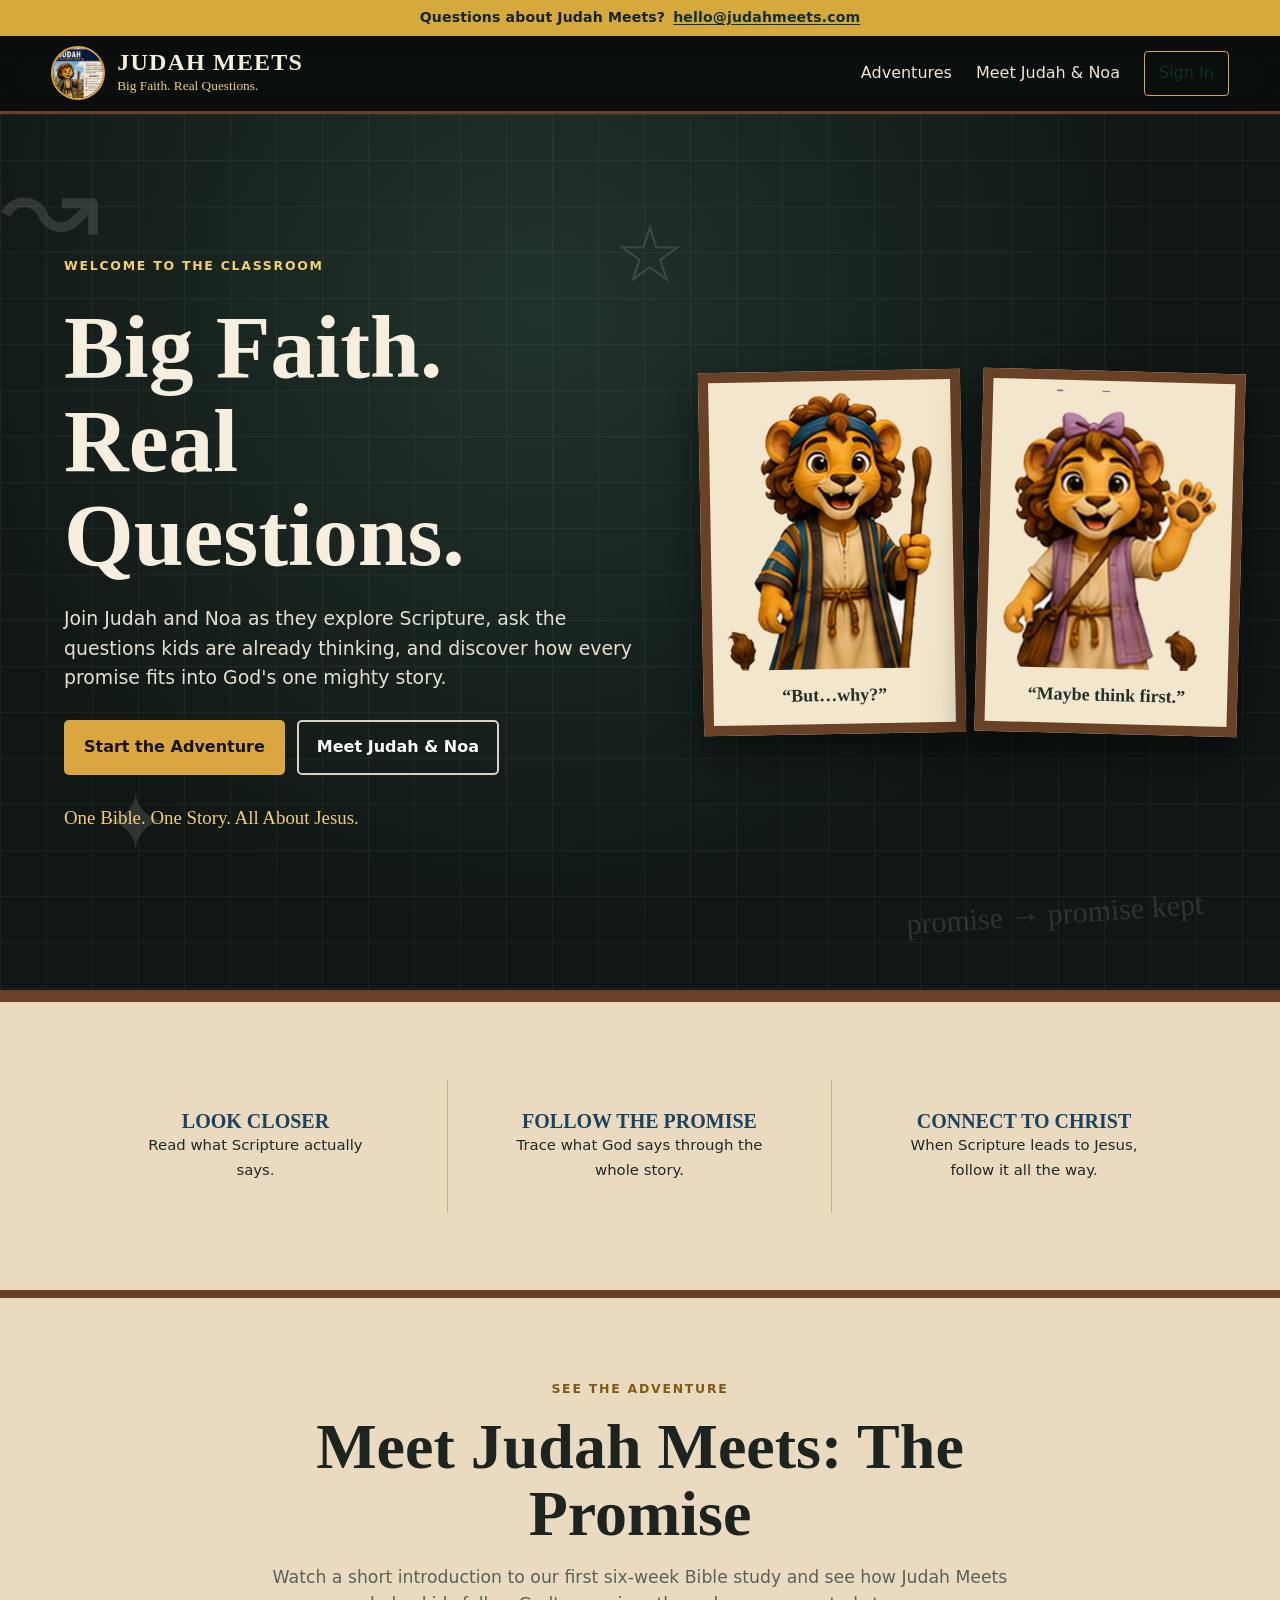
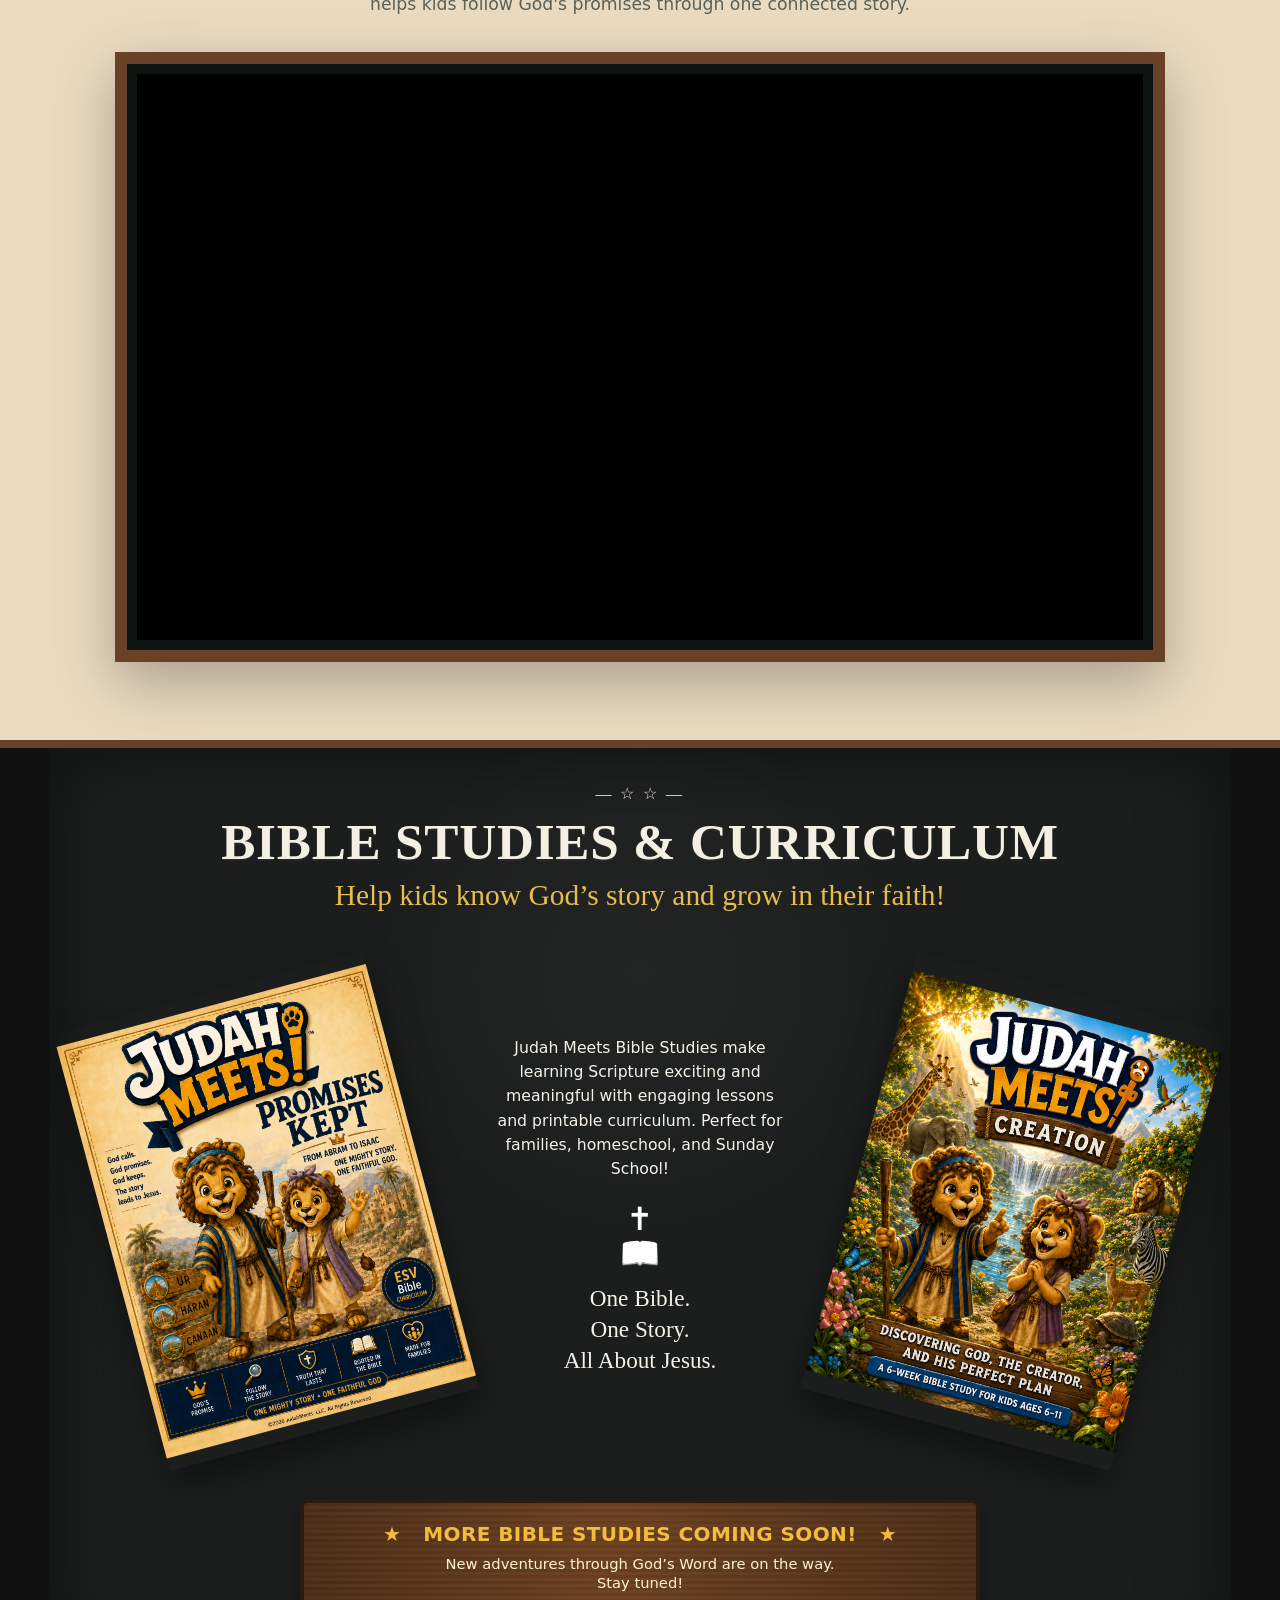
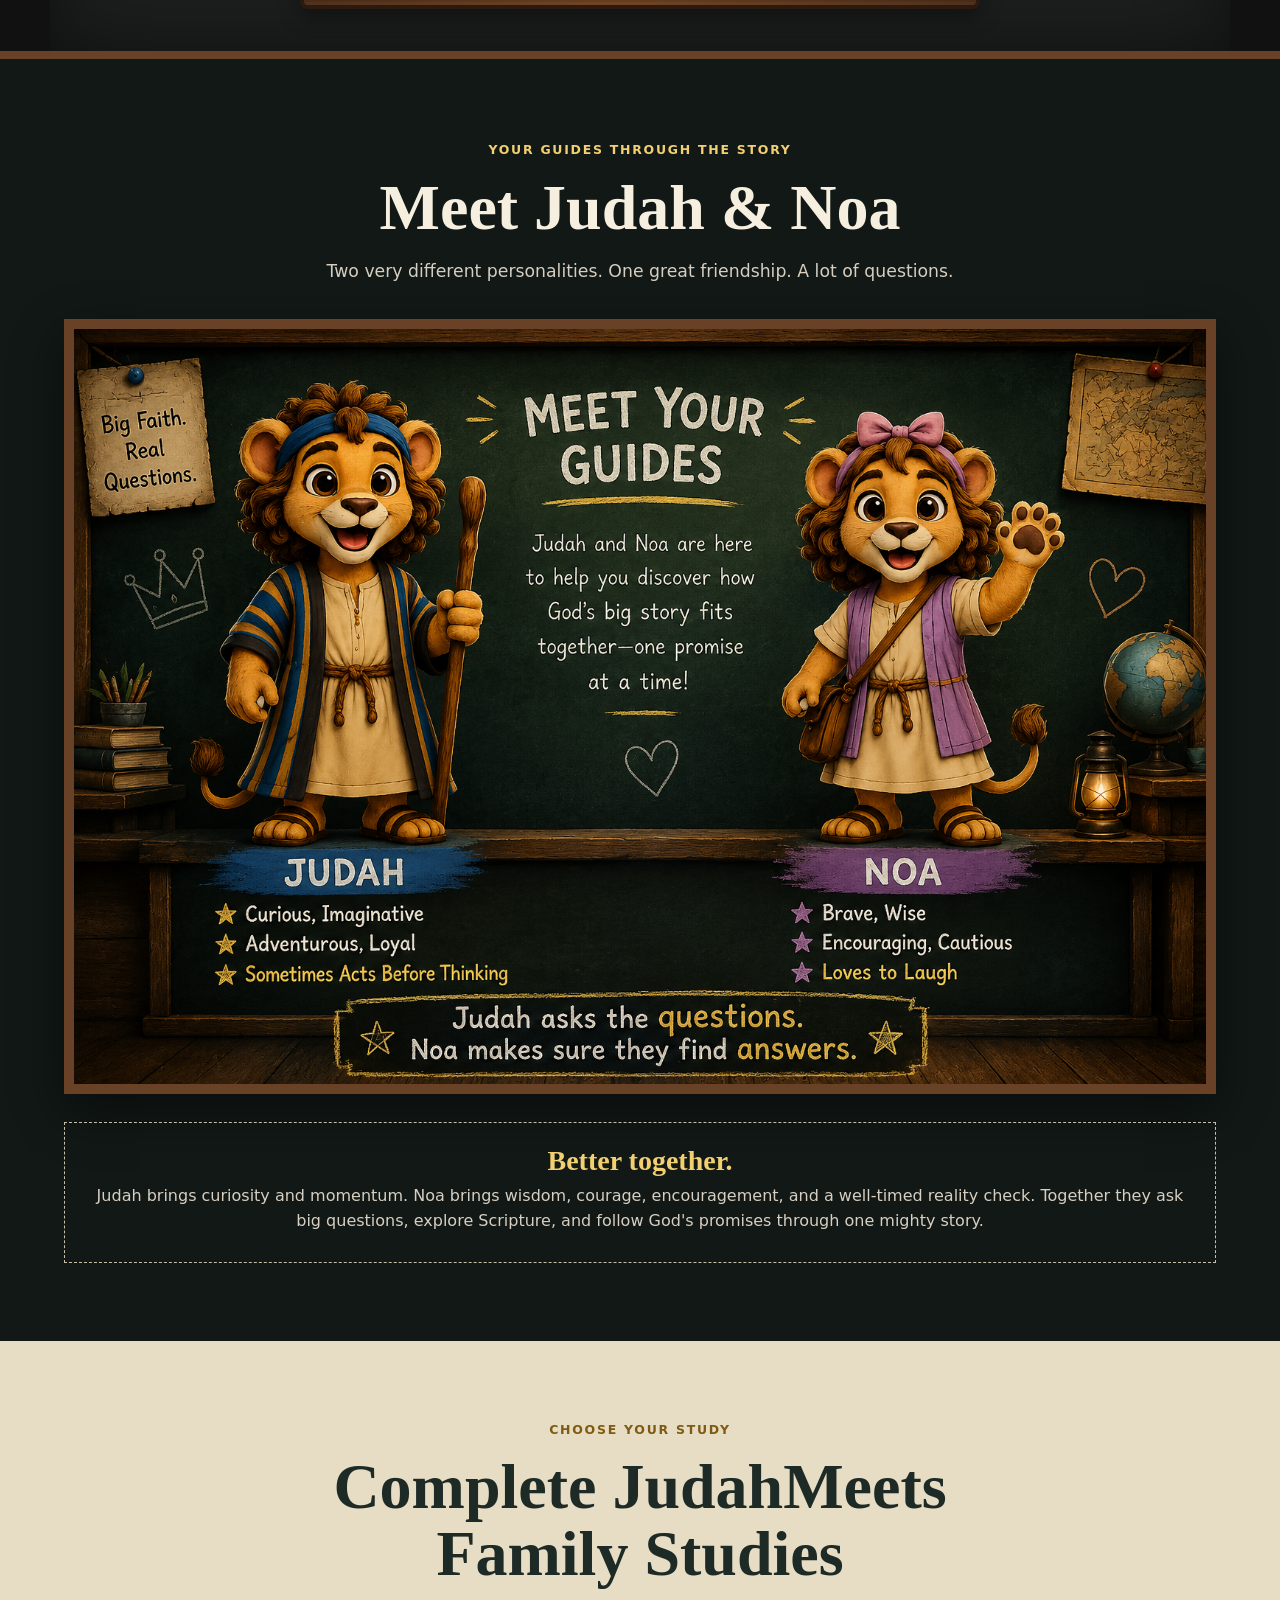
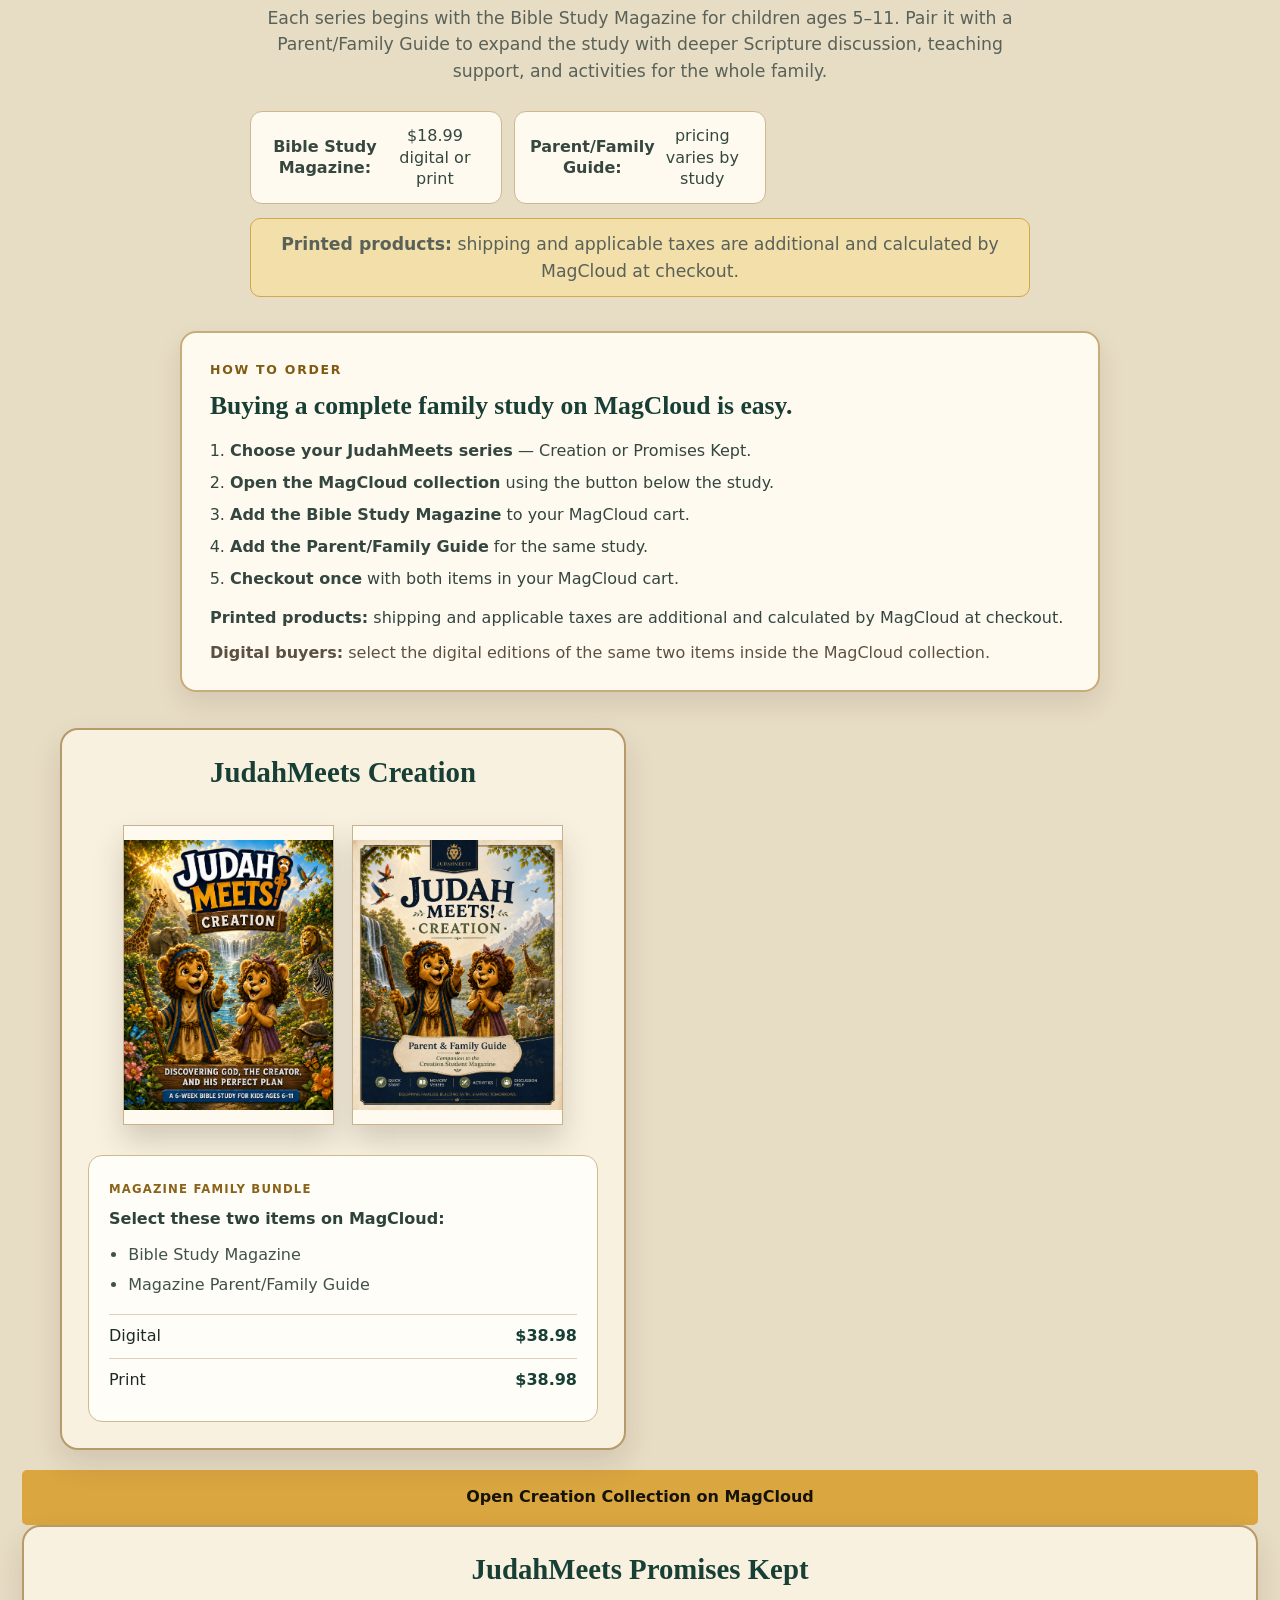
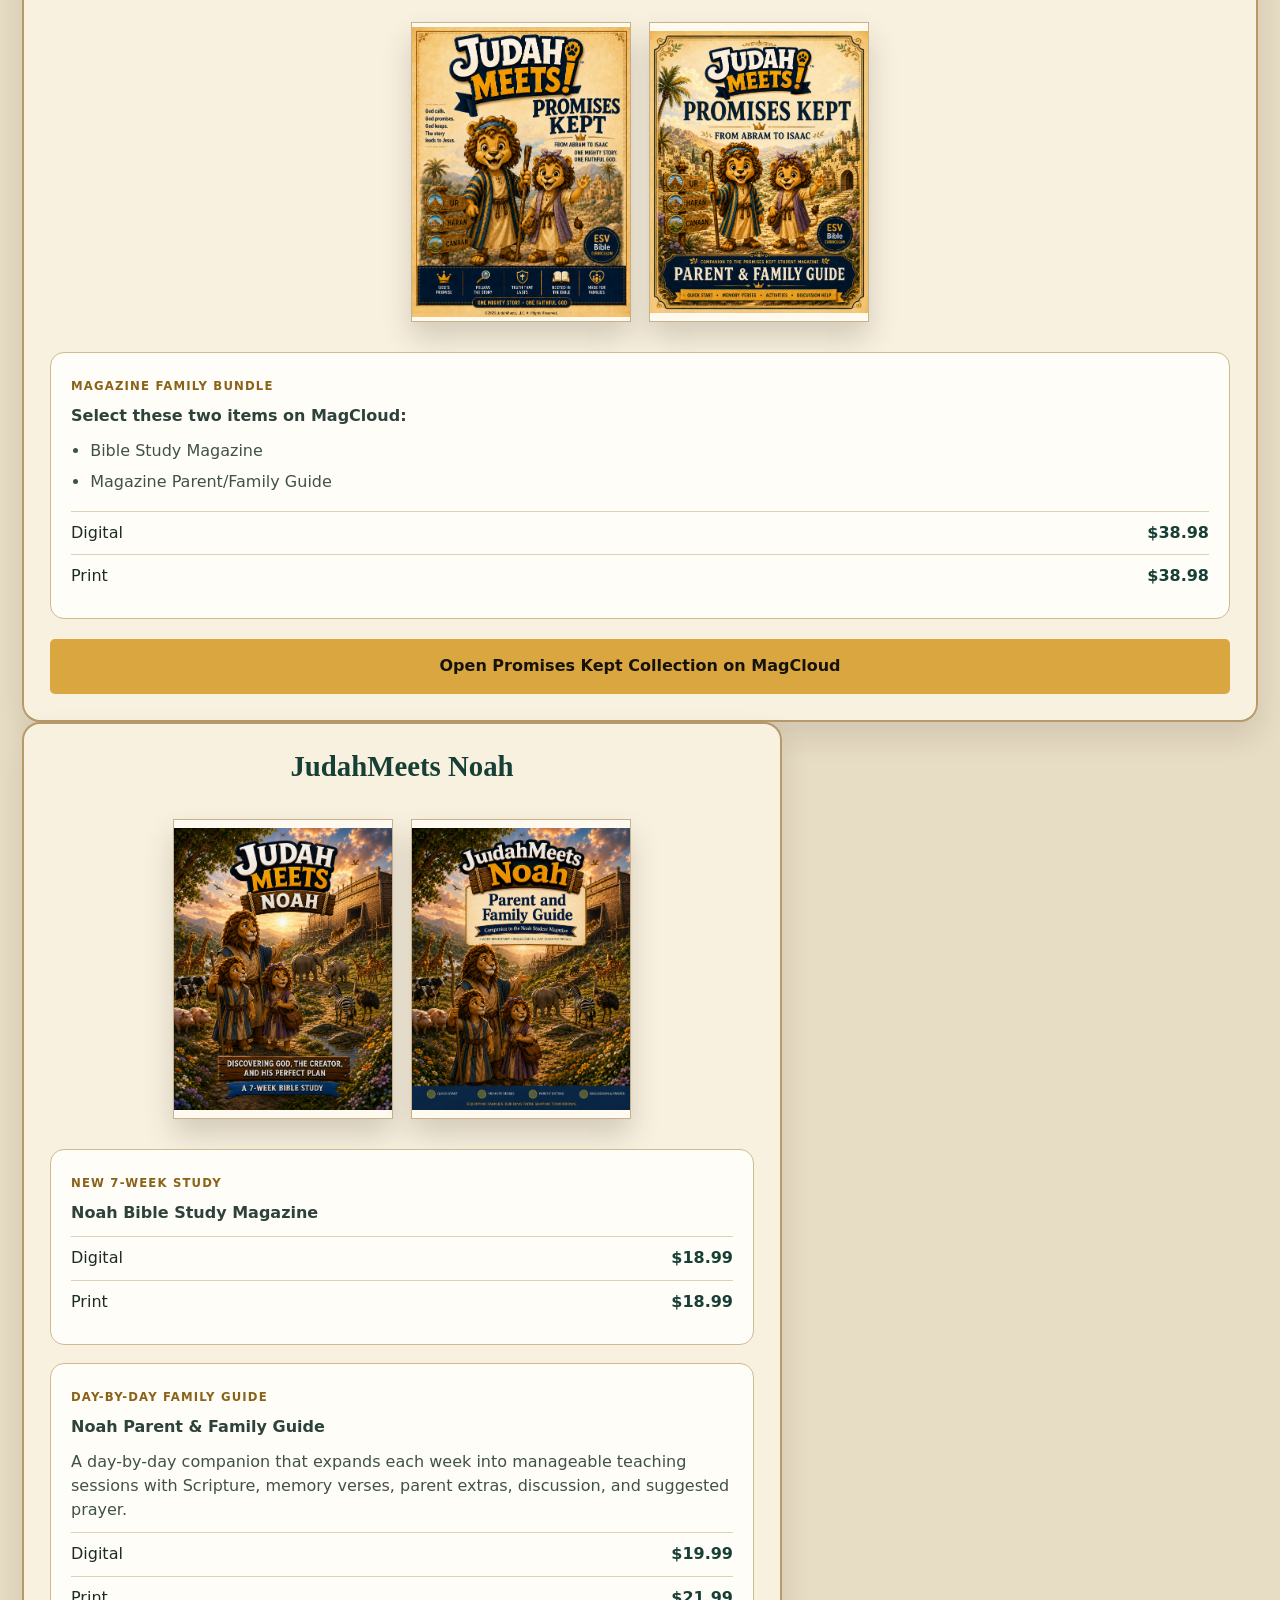
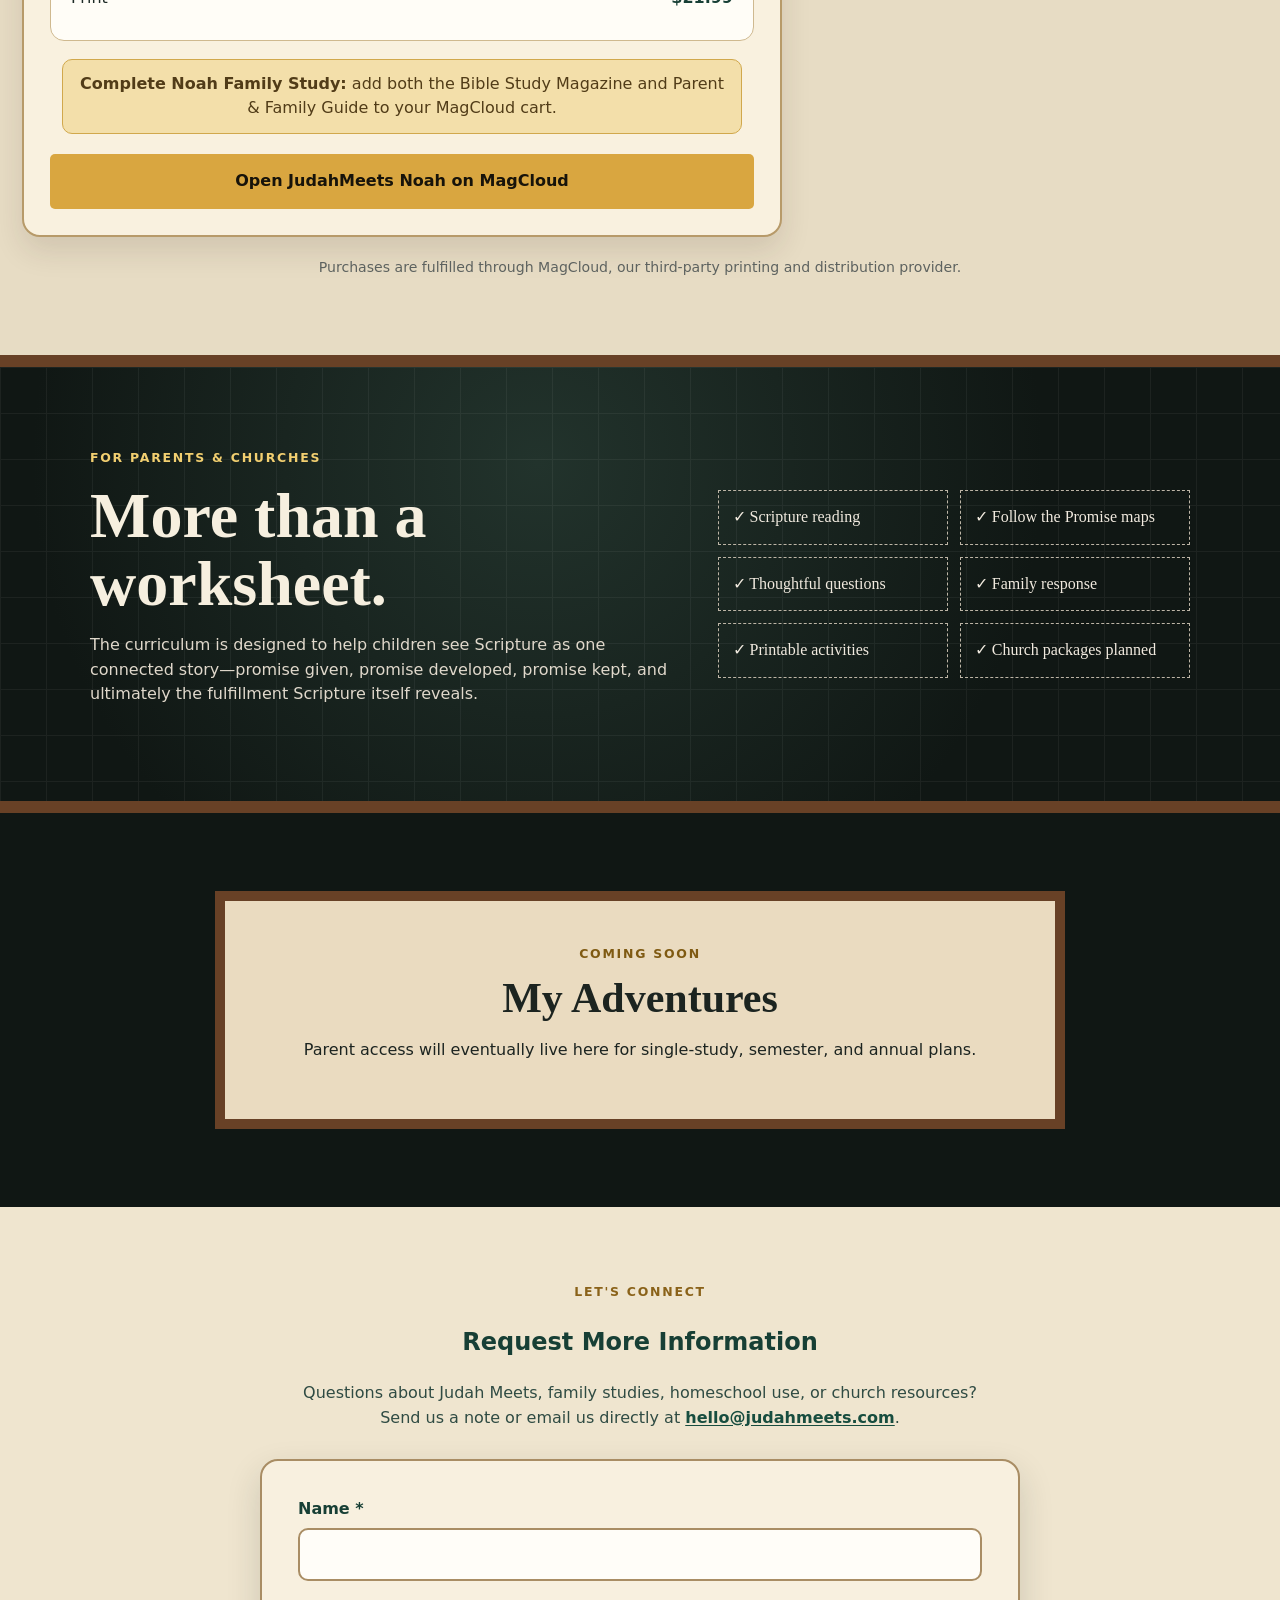
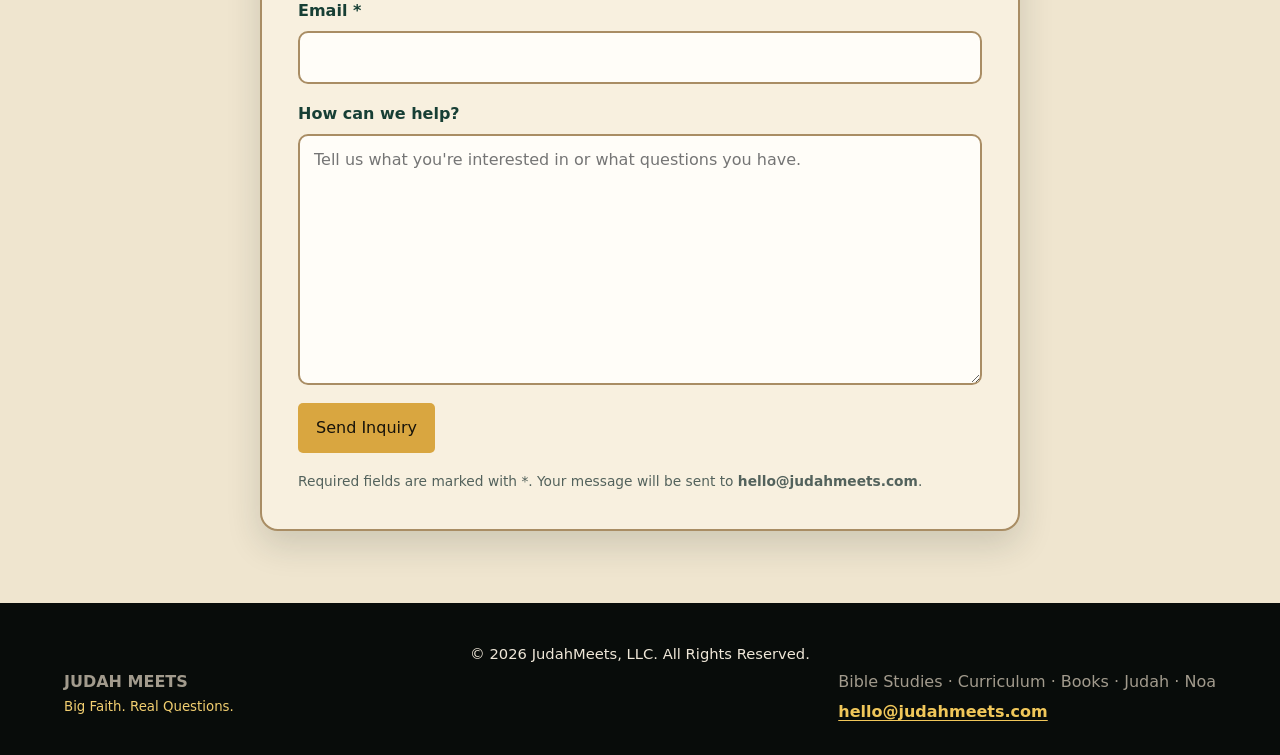
==== commit 86bd7d33: "noah pricing update" ====
--- a/index.html
+++ b/index.html
@@ -151,8 +151,7 @@
     <p>Each series begins with the Bible Study Magazine for children ages 5–11. Pair it with a Parent/Family Guide to expand the study with deeper Scripture discussion, teaching support, and activities for the whole family.</p>
     <div class="single-item-prices" aria-label="Individual item prices">
       <span><strong>Bible Study Magazine:</strong> $18.99 digital or print</span>
-      <span><strong>Magazine Parent/Family Guide:</strong> $18.99 digital or print</span>
-      <span><strong>Tabloid Parent/Family Guide:</strong> $19.99 digital / $22.99 print</span>
+      <span><strong>Parent/Family Guide:</strong> pricing varies by study</span>
     </div>
     <p class="shipping-callout"><strong>Printed products:</strong> shipping and applicable taxes are additional and calculated by MagCloud at checkout.</p>
   </div>
@@ -165,7 +164,7 @@
     <li><strong>Choose your JudahMeets series</strong> — Creation or Promises Kept.</li>
     <li><strong>Open the MagCloud collection</strong> using the button below the study.</li>
     <li><strong>Add the Bible Study Magazine</strong> to your MagCloud cart.</li>
-    <li><strong>Add one Parent/Family Guide</strong> — choose the Magazine format or the larger Tabloid format.</li>
+    <li><strong>Add the Parent/Family Guide</strong> for the same study.</li>
     <li><strong>Checkout once</strong> with both items in your MagCloud cart.</li>
   </ol>
   <p><strong>Printed products:</strong> shipping and applicable taxes are additional and calculated by MagCloud at checkout.</p>
@@ -193,17 +192,7 @@
           <div class="bundle-price-line"><span>Digital</span><strong>$38.98</strong></div>
           <div class="bundle-price-line"><span>Print</span><strong>$38.98</strong></div>
         </div>
-
-        <div class="bundle-card tabloid-bundle">
-          <span class="bundle-label">TABLOID FAMILY BUNDLE</span>
-          <h4>Select these two items on MagCloud:</h4>
-          <ul class="bundle-selection-list">
-            <li>Bible Study Magazine</li>
-            <li>Tabloid Parent/Family Guide</li>
-          </ul>
-          <div class="bundle-price-line special"><span>Digital — Special Deal</span><strong>$38.98</strong></div>
-          <div class="bundle-price-line"><span>Print</span><strong>$42.98</strong></div>
-        </div>
+      </div>
       </div>
 
       <a class="btn primary collection-link"
@@ -231,17 +220,7 @@
           <div class="bundle-price-line"><span>Digital</span><strong>$38.98</strong></div>
           <div class="bundle-price-line"><span>Print</span><strong>$38.98</strong></div>
         </div>
-
-        <div class="bundle-card tabloid-bundle">
-          <span class="bundle-label">TABLOID FAMILY BUNDLE</span>
-          <h4>Select these two items on MagCloud:</h4>
-          <ul class="bundle-selection-list">
-            <li>Bible Study Magazine</li>
-            <li>Tabloid Parent/Family Guide</li>
-          </ul>
-          <div class="bundle-price-line special"><span>Digital — Special Deal</span><strong>$38.98</strong></div>
-          <div class="bundle-price-line"><span>Print</span><strong>$42.98</strong></div>
-        </div>
+      </div>
       </div>
 
       <a class="btn primary collection-link"
@@ -252,25 +231,27 @@
 
     <article class="bundle-series noah-series">
       <h3>JudahMeets Noah</h3>
-
       <div class="bundle-cover-pair" aria-label="Noah Bible Study Magazine and Parent & Family Guide">
         <img src="assets/noah-student-cover.png" alt="Judah Meets Noah Bible Study Magazine cover">
         <img src="assets/noah-parent-family-guide-cover.png" alt="Judah Meets Noah Parent & Family Guide cover">
       </div>
-
       <div class="bundle-options">
         <div class="bundle-card featured-study-card">
           <span class="bundle-label">NEW 7-WEEK STUDY</span>
-          <h4>Noah Bible Study Magazine + Parent & Family Guide</h4>
-          <p>Explore the generations from Adam to Noah, the growing crisis of sin, God’s call to Noah, the Ark, the Flood, and God’s covenant—while continuing to follow the Bible’s larger story.</p>
-          <p><strong>Parent & Family Guide:</strong> expands the study with suggested 3–5 day teaching breaks, memory verses, parent extras, discussion, and prayer.</p>
-        </div>
-      </div>
-
-      <a class="btn primary collection-link"
-         href="magcloud-noah.html">
-         Open JudahMeets Noah on MagCloud
-      </a>
+          <h4>Noah Bible Study Magazine</h4>
+          <div class="bundle-price-line"><span>Digital</span><strong>$18.99</strong></div>
+          <div class="bundle-price-line"><span>Print</span><strong>$18.99</strong></div>
+        </div>
+        <div class="bundle-card featured-study-card">
+          <span class="bundle-label">DAY-BY-DAY FAMILY GUIDE</span>
+          <h4>Noah Parent & Family Guide</h4>
+          <p>A day-by-day companion that expands each week into manageable teaching sessions with Scripture, memory verses, parent extras, discussion, and suggested prayer.</p>
+          <div class="bundle-price-line"><span>Digital</span><strong>$19.99</strong></div>
+          <div class="bundle-price-line"><span>Print</span><strong>$21.99</strong></div>
+        </div>
+      </div>
+      <p class="noah-complete-study"><strong>Complete Noah Family Study:</strong> add both the Bible Study Magazine and Parent & Family Guide to your MagCloud cart.</p>
+      <a class="btn primary collection-link" href="magcloud-noah.html">Open JudahMeets Noah on MagCloud</a>
     </article>
 
   </div>
@@ -357,7 +338,7 @@
     <span class="kicker dark">PURCHASE &amp; FULFILLMENT</span>
     <h2 id="magcloud-modal-title">You’re leaving JudahMeets.com</h2>
     <p>JudahMeets printed and digital materials are purchased through <strong>MagCloud, our third-party printing and distribution provider</strong>.</p>
-    <p>You’ll be taken to the JudahMeets collection on MagCloud. Add the Bible Study Magazine and one Parent/Family Guide to your cart, then complete checkout once. <strong>Shipping and applicable taxes are additional and calculated by MagCloud at checkout.</strong> MagCloud also handles payment and delivery.</p>
+    <p>You’ll be taken to the JudahMeets collection on MagCloud. Add the Bible Study Magazine and its Parent/Family Guide to your cart, then complete checkout once. <strong>Shipping and applicable taxes are additional and calculated by MagCloud at checkout.</strong> MagCloud also handles payment and delivery.</p>
     <div class="external-modal-actions">
       <button class="btn curriculum-ghost modal-stay" type="button" data-close-magcloud>Stay on JudahMeets</button>
       <a class="btn primary" id="continue-magcloud" href="#" target="_blank" rel="noopener noreferrer">Continue to MagCloud</a>
--- a/styles.css
+++ b/styles.css
@@ -947,3 +947,4 @@
 @media(max-width:820px){
   .noah-series{grid-column:auto;width:100%}
 }
+.noah-complete-study{margin:18px auto 4px;padding:12px 16px;max-width:680px;text-align:center;background:#f3dfaa;border:1px solid #d1a84c;border-radius:10px;color:#513c18}
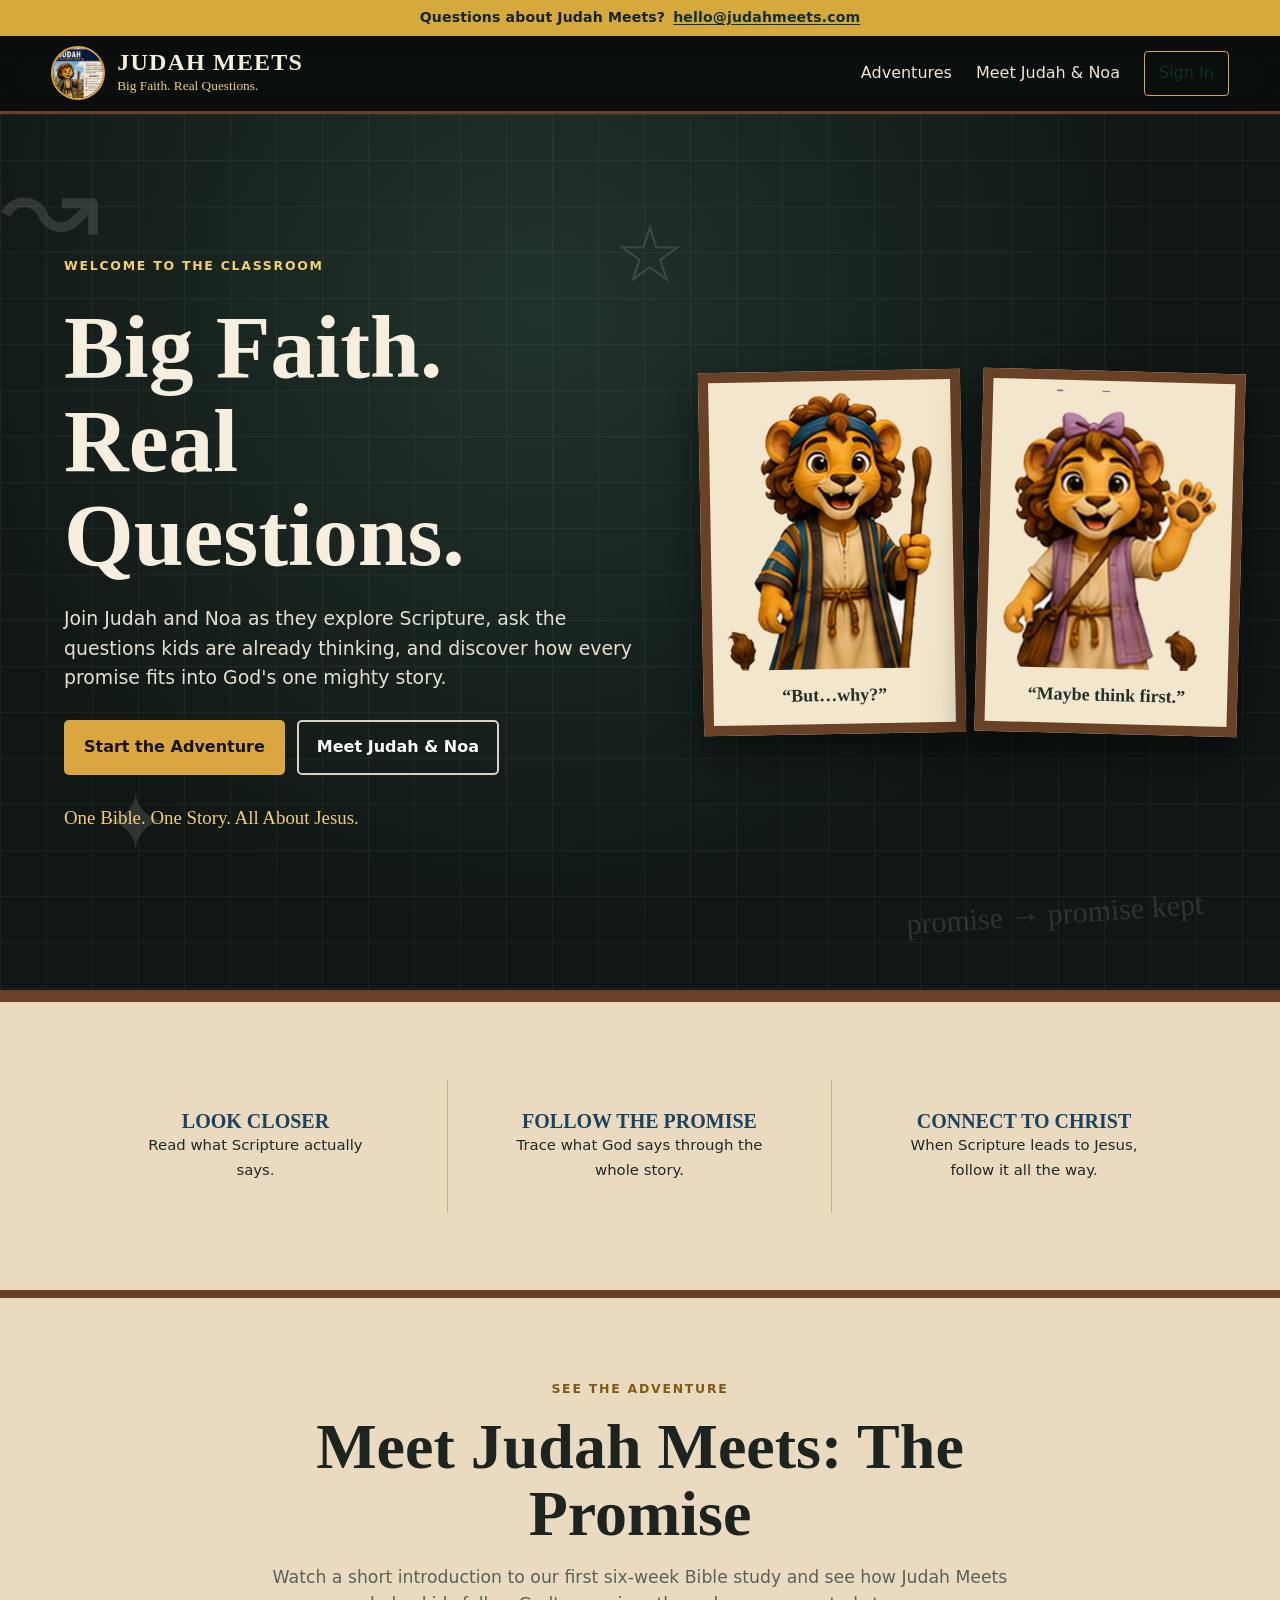
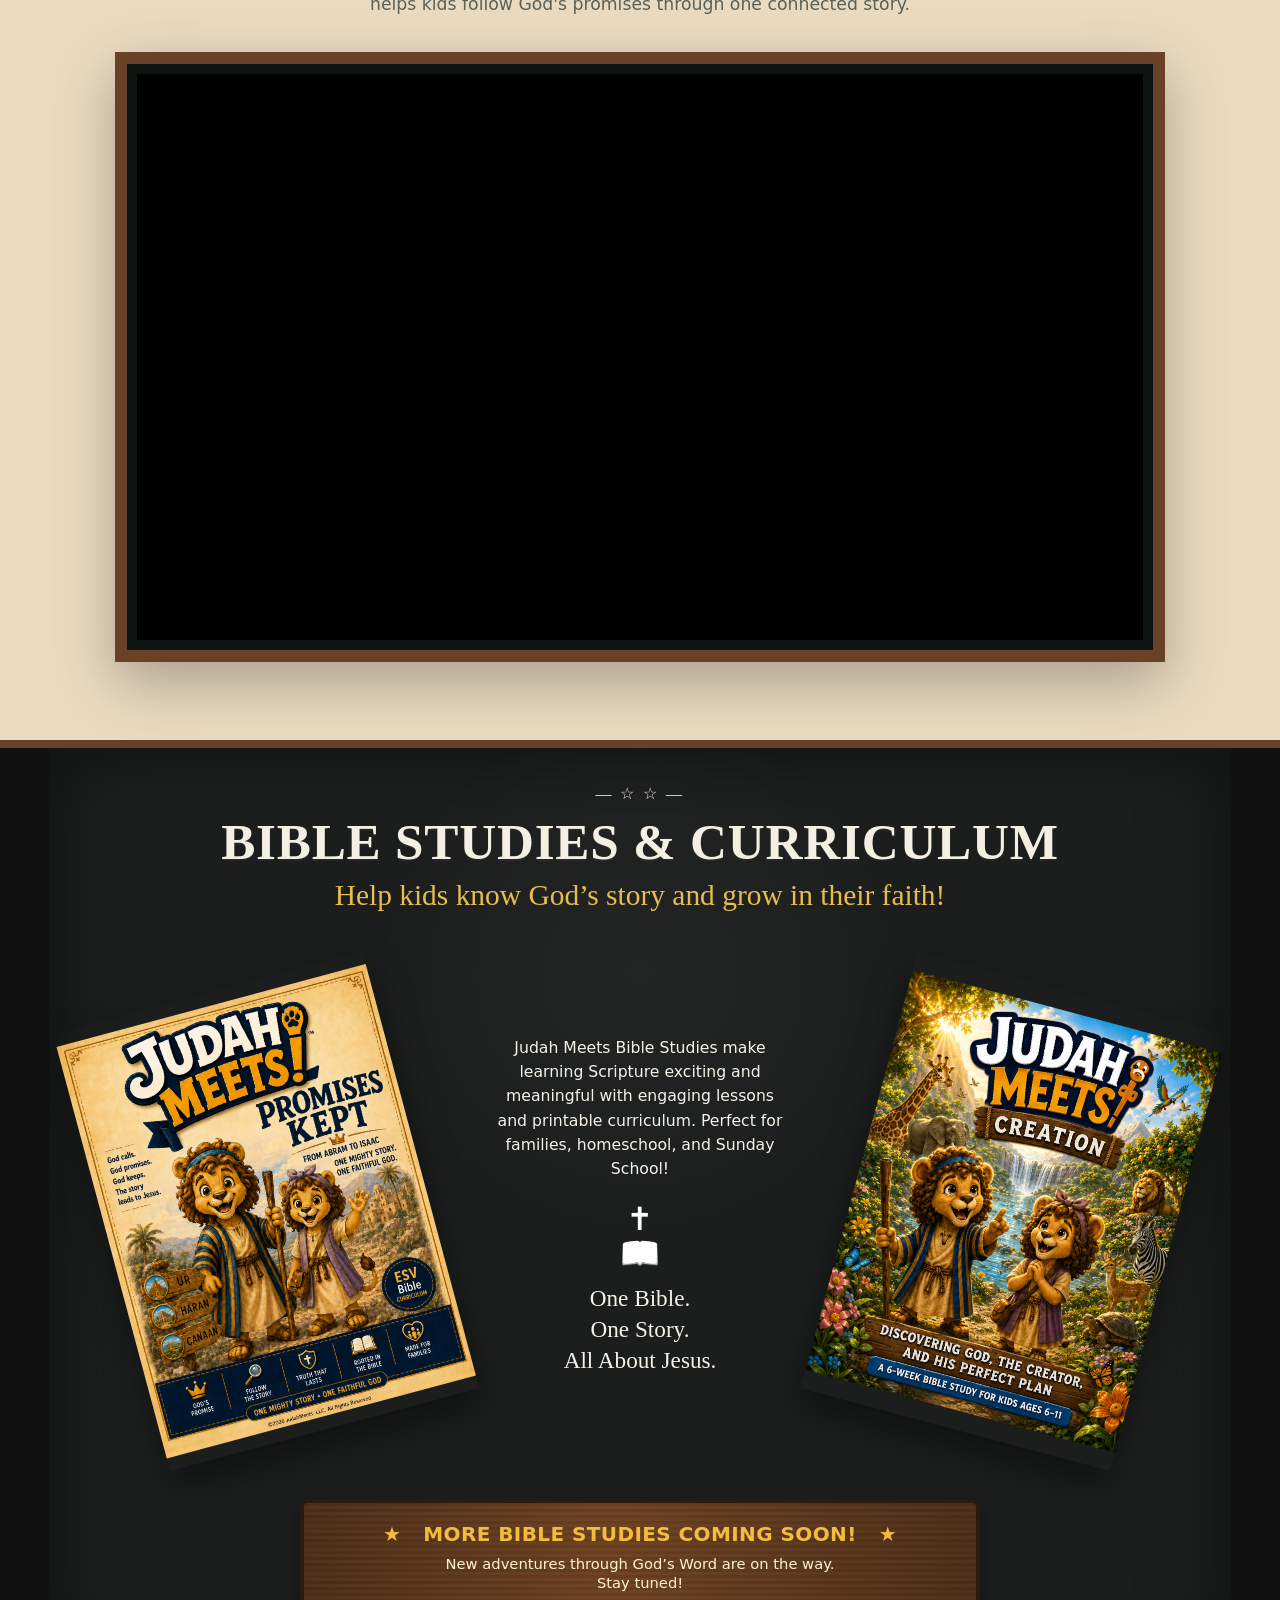
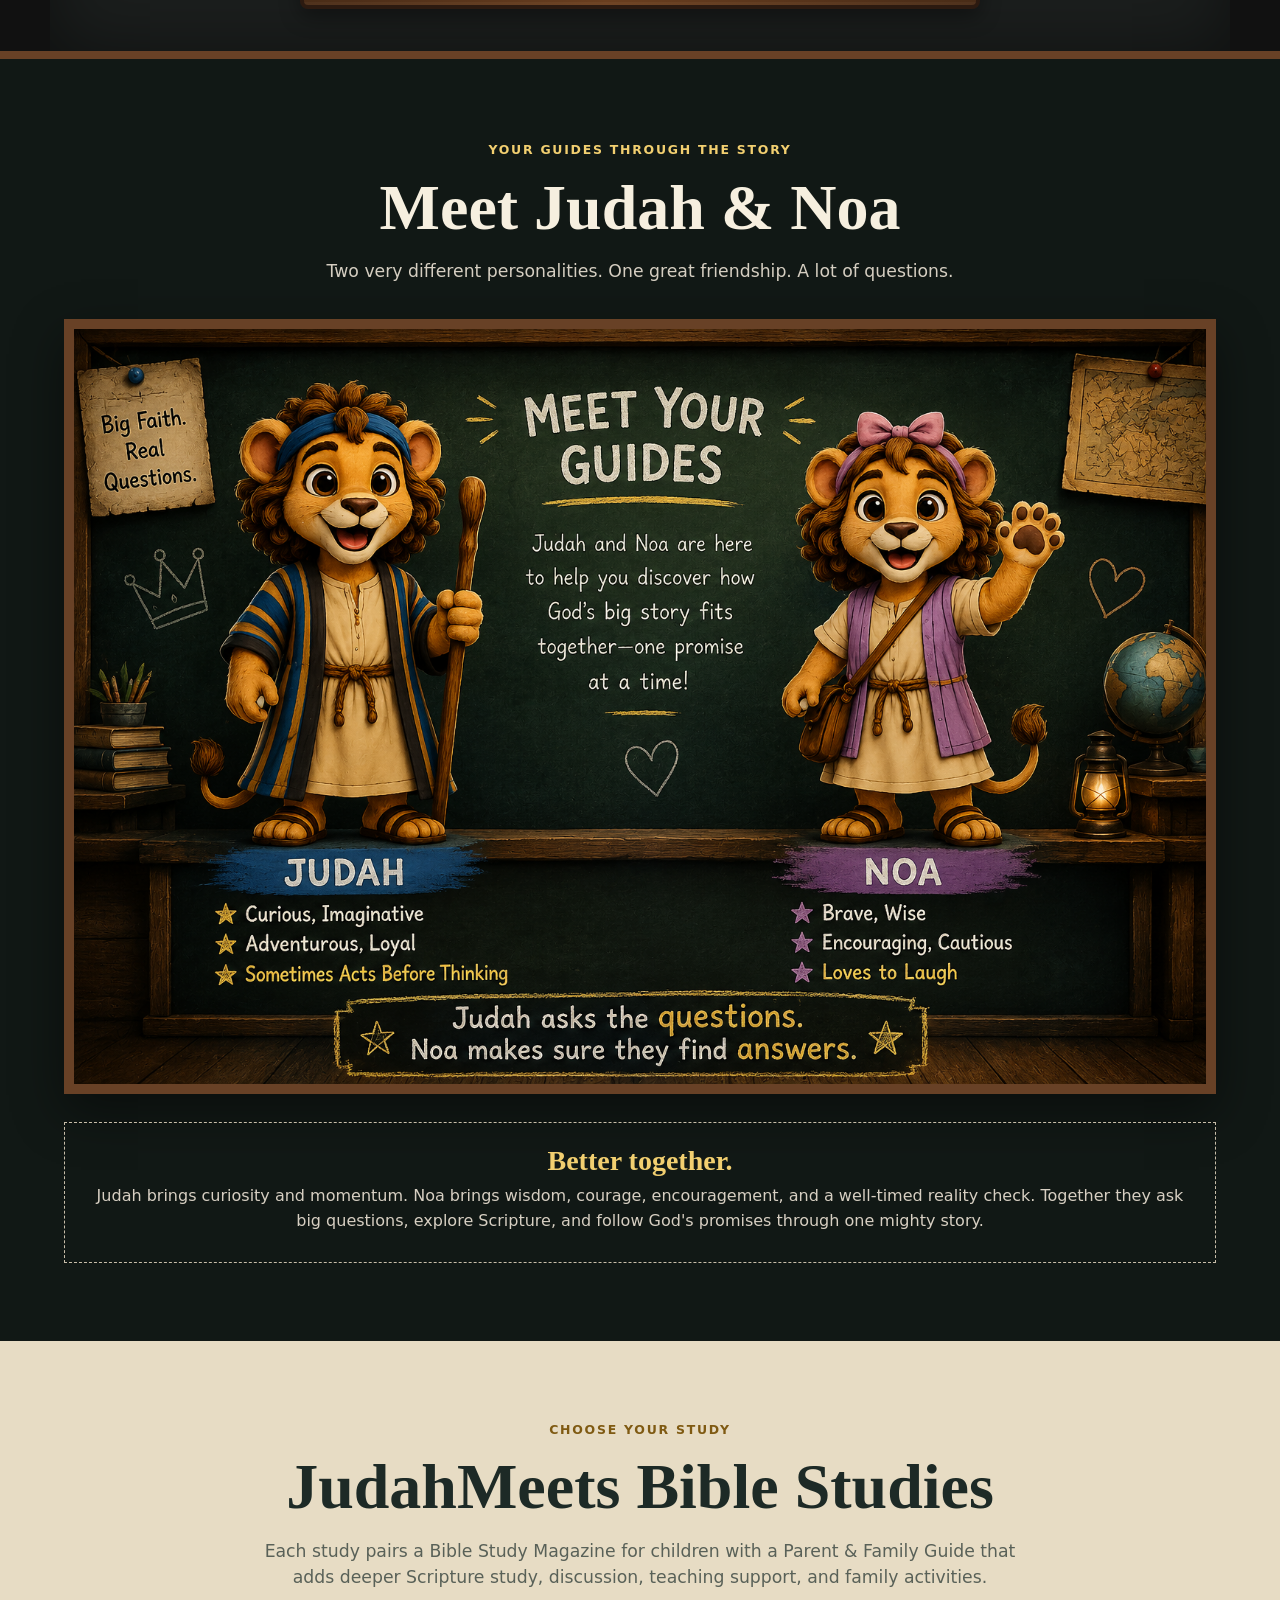
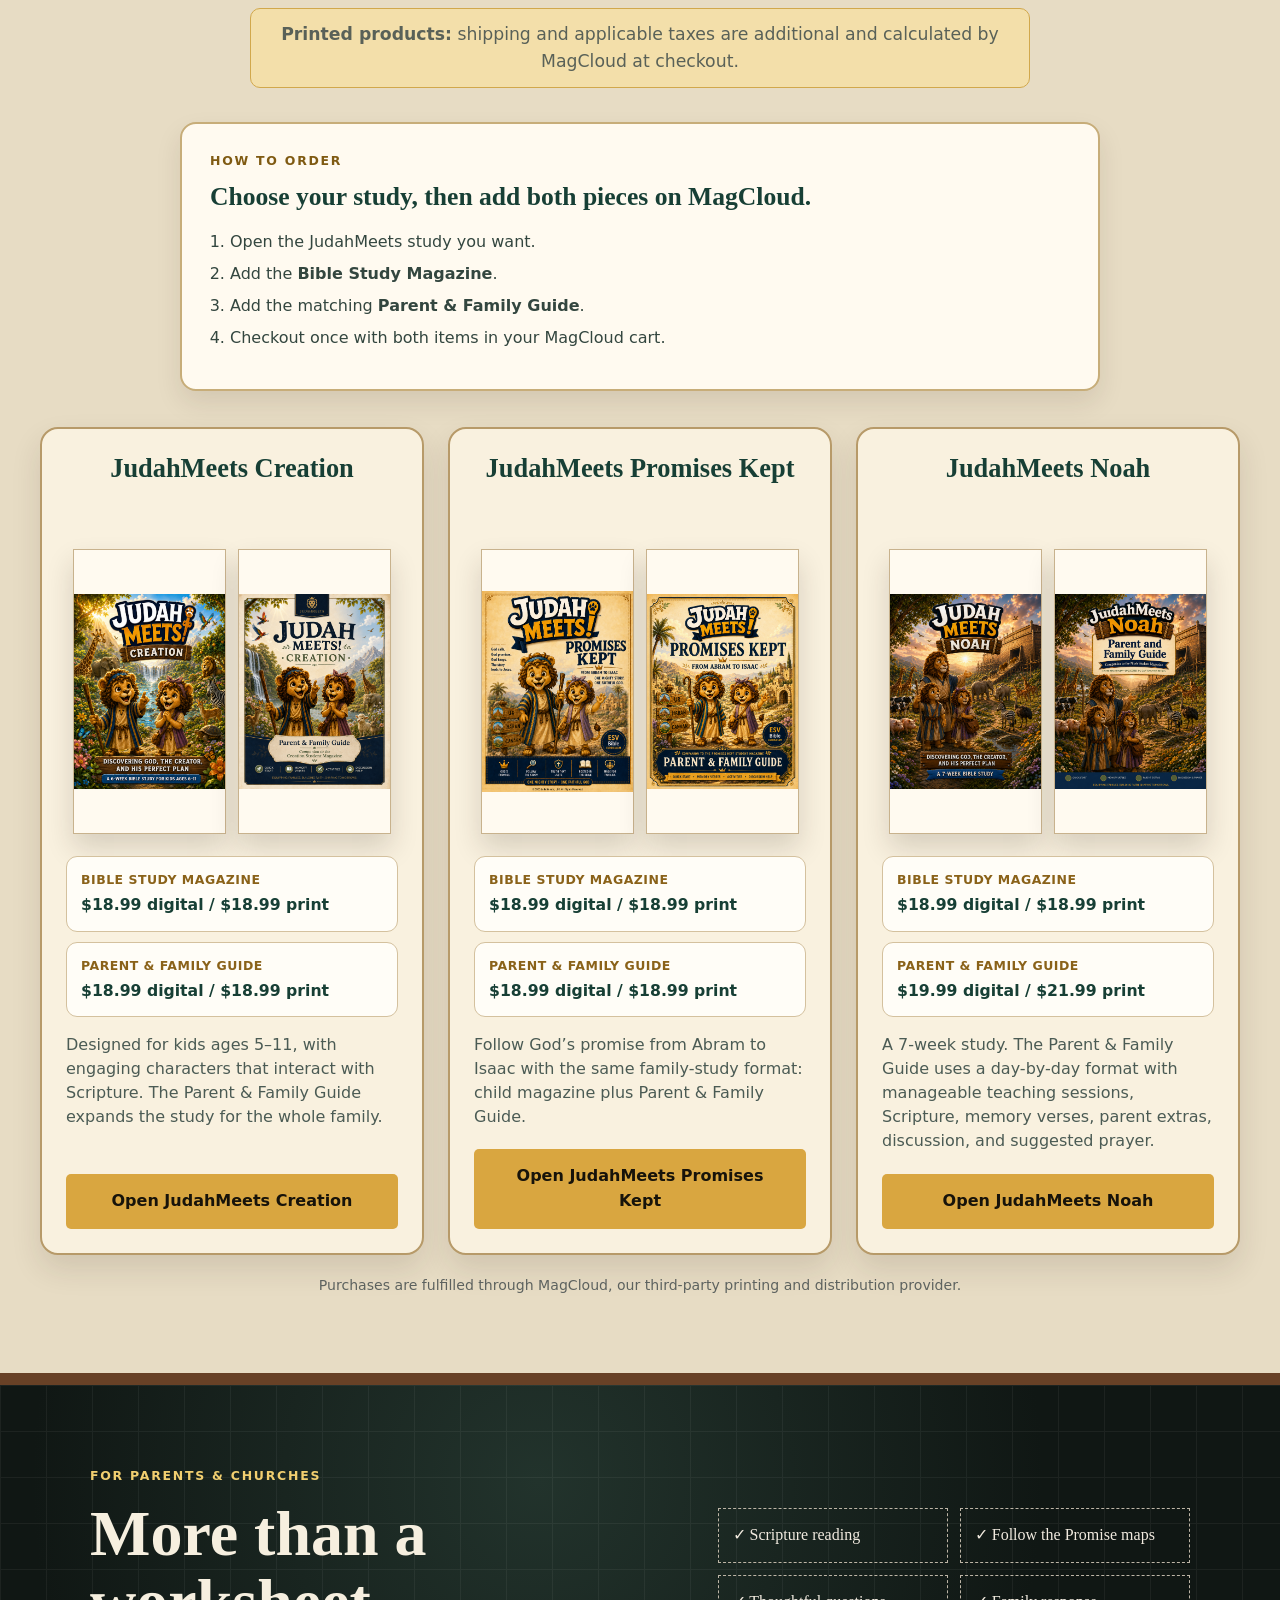
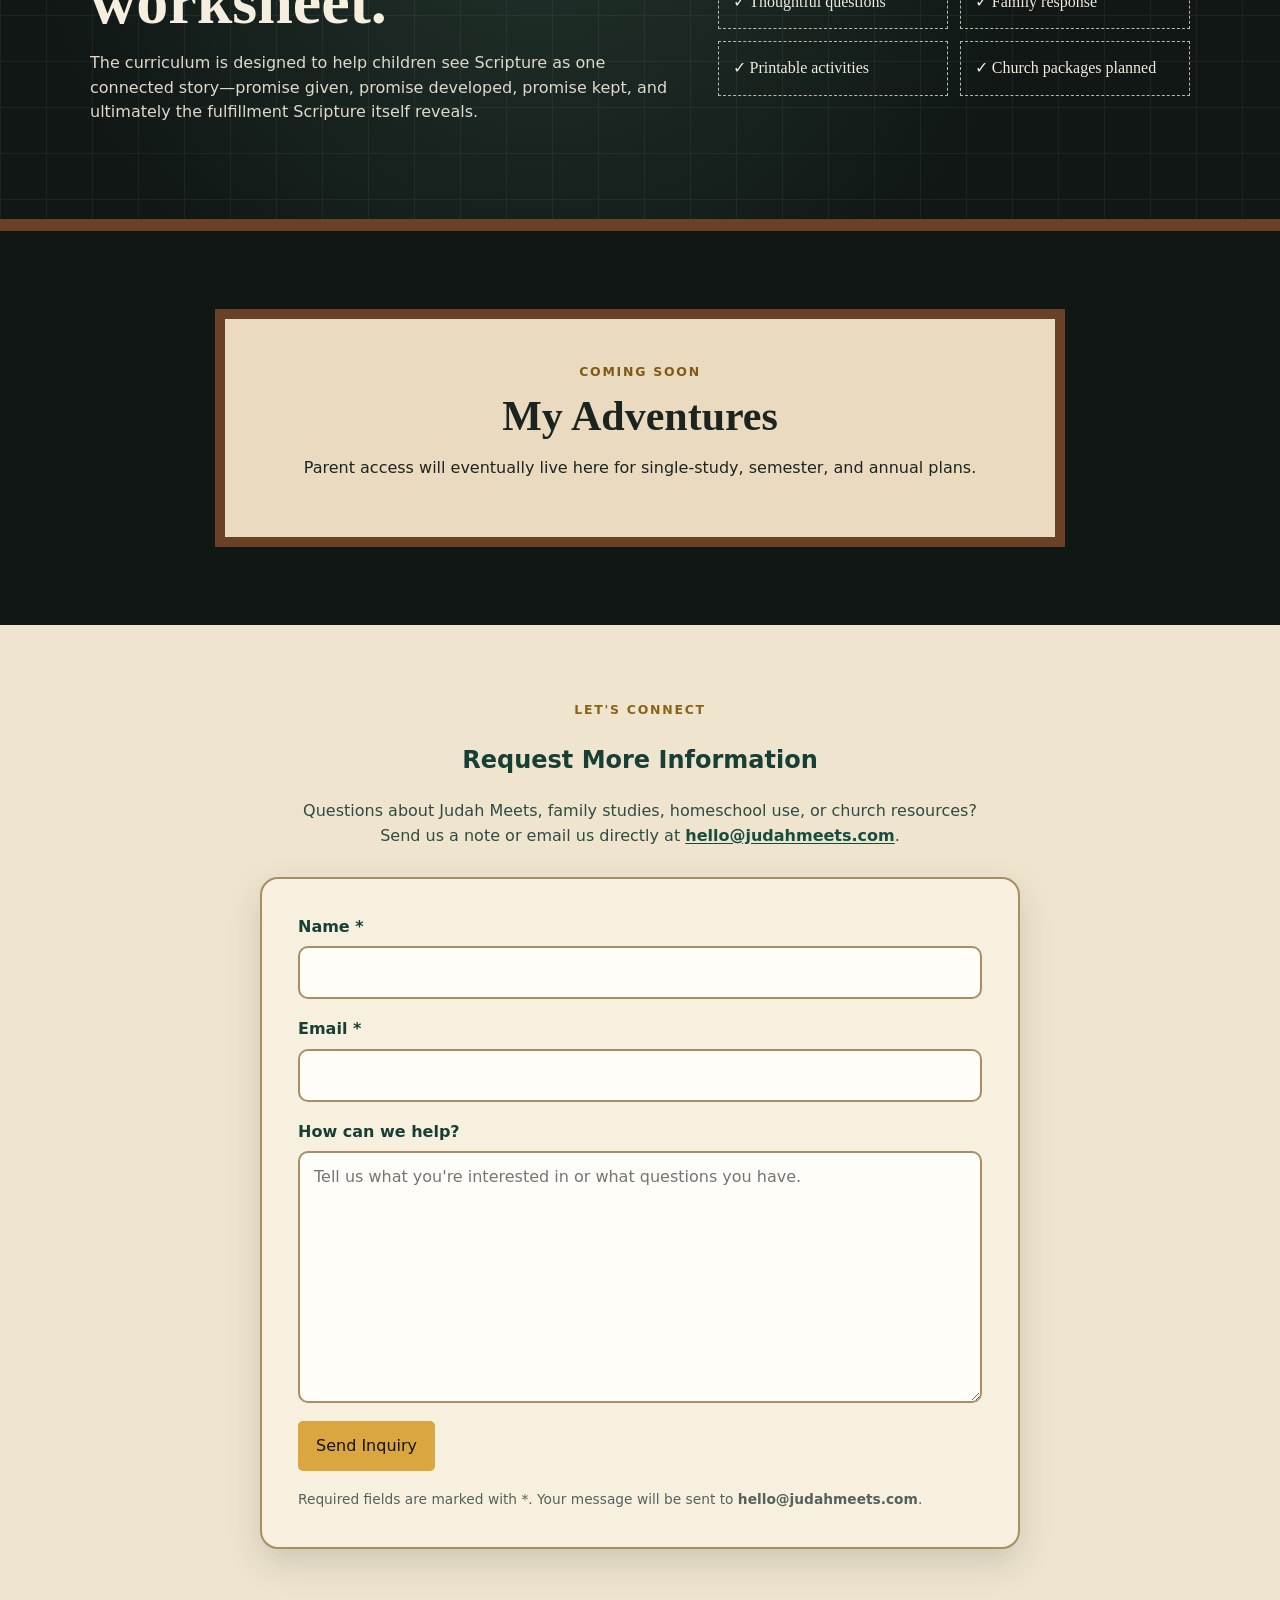
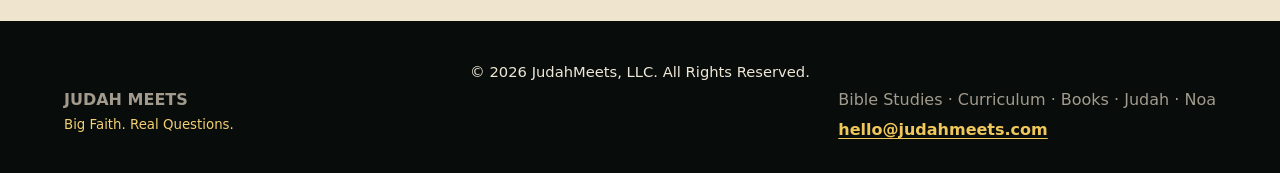
==== commit f0a77eb3: "catalog alignment" ====
--- a/index.html
+++ b/index.html
@@ -147,113 +147,82 @@
 <section class="family-bundles" id="family-bundles">
   <div class="section-heading">
     <span class="kicker dark">CHOOSE YOUR STUDY</span>
-    <h2>Complete JudahMeets Family Studies</h2>
-    <p>Each series begins with the Bible Study Magazine for children ages 5–11. Pair it with a Parent/Family Guide to expand the study with deeper Scripture discussion, teaching support, and activities for the whole family.</p>
-    <div class="single-item-prices" aria-label="Individual item prices">
-      <span><strong>Bible Study Magazine:</strong> $18.99 digital or print</span>
-      <span><strong>Parent/Family Guide:</strong> pricing varies by study</span>
-    </div>
+    <h2>JudahMeets Bible Studies</h2>
+    <p>Each study pairs a Bible Study Magazine for children with a Parent &amp; Family Guide that adds deeper Scripture study, discussion, teaching support, and family activities.</p>
     <p class="shipping-callout"><strong>Printed products:</strong> shipping and applicable taxes are additional and calculated by MagCloud at checkout.</p>
   </div>
 
-  
-<div class="magcloud-instructions" aria-label="How to purchase on MagCloud">
-  <span class="kicker dark">HOW TO ORDER</span>
-  <h3>Buying a complete family study on MagCloud is easy.</h3>
-  <ol>
-    <li><strong>Choose your JudahMeets series</strong> — Creation or Promises Kept.</li>
-    <li><strong>Open the MagCloud collection</strong> using the button below the study.</li>
-    <li><strong>Add the Bible Study Magazine</strong> to your MagCloud cart.</li>
-    <li><strong>Add the Parent/Family Guide</strong> for the same study.</li>
-    <li><strong>Checkout once</strong> with both items in your MagCloud cart.</li>
-  </ol>
-  <p><strong>Printed products:</strong> shipping and applicable taxes are additional and calculated by MagCloud at checkout.</p>
-  <p class="digital-note"><strong>Digital buyers:</strong> select the digital editions of the same two items inside the MagCloud collection.</p>
-</div>
-
-
-  <div class="bundle-series-grid">
-    <article class="bundle-series">
+  <div class="magcloud-instructions" aria-label="How to order on MagCloud">
+    <span class="kicker dark">HOW TO ORDER</span>
+    <h3>Choose your study, then add both pieces on MagCloud.</h3>
+    <ol>
+      <li>Open the JudahMeets study you want.</li>
+      <li>Add the <strong>Bible Study Magazine</strong>.</li>
+      <li>Add the matching <strong>Parent &amp; Family Guide</strong>.</li>
+      <li>Checkout once with both items in your MagCloud cart.</li>
+    </ol>
+  </div>
+
+  <div class="study-series-grid">
+    <article class="study-series-card">
       <h3>JudahMeets Creation</h3>
-
-      <div class="bundle-cover-pair" aria-label="Creation Bible Study Magazine and Parent & Family Guide">
+      <div class="study-cover-pair" aria-label="Creation Bible Study Magazine and Parent & Family Guide">
         <img src="assets/creation-student-cover.png" alt="Judah Meets Creation Bible Study Magazine cover">
         <img src="assets/creation-parent-cover.png" alt="Judah Meets Creation Parent & Family Guide cover">
       </div>
-
-      <div class="bundle-options">
-        <div class="bundle-card">
-          <span class="bundle-label">MAGAZINE FAMILY BUNDLE</span>
-          <h4>Select these two items on MagCloud:</h4>
-          <ul class="bundle-selection-list">
-            <li>Bible Study Magazine</li>
-            <li>Magazine Parent/Family Guide</li>
-          </ul>
-          <div class="bundle-price-line"><span>Digital</span><strong>$38.98</strong></div>
-          <div class="bundle-price-line"><span>Print</span><strong>$38.98</strong></div>
-        </div>
-      </div>
-      </div>
-
-      <a class="btn primary collection-link"
-         href="magcloud-creation.html">
-         Open Creation Collection on MagCloud
-      </a>
+      <div class="study-product-list">
+        <div class="study-product">
+          <span>Bible Study Magazine</span>
+          <strong>$18.99 digital / $18.99 print</strong>
+        </div>
+        <div class="study-product">
+          <span>Parent &amp; Family Guide</span>
+          <strong>$18.99 digital / $18.99 print</strong>
+        </div>
+      </div>
+      <p class="study-support-copy">Designed for kids ages 5–11, with engaging characters that interact with Scripture. The Parent &amp; Family Guide expands the study for the whole family.</p>
+      <a class="btn primary collection-link" href="magcloud-creation.html">Open JudahMeets Creation</a>
     </article>
 
-    <article class="bundle-series">
+    <article class="study-series-card">
       <h3>JudahMeets Promises Kept</h3>
-
-      <div class="bundle-cover-pair" aria-label="Promises Kept Bible Study Magazine and Parent & Family Guide">
+      <div class="study-cover-pair" aria-label="Promises Kept Bible Study Magazine and Parent & Family Guide">
         <img src="assets/promises-student-cover.png" alt="Judah Meets Promises Kept Bible Study Magazine cover">
         <img src="assets/promises-parent-cover.png" alt="Judah Meets Promises Kept Parent & Family Guide cover">
       </div>
-
-      <div class="bundle-options">
-        <div class="bundle-card">
-          <span class="bundle-label">MAGAZINE FAMILY BUNDLE</span>
-          <h4>Select these two items on MagCloud:</h4>
-          <ul class="bundle-selection-list">
-            <li>Bible Study Magazine</li>
-            <li>Magazine Parent/Family Guide</li>
-          </ul>
-          <div class="bundle-price-line"><span>Digital</span><strong>$38.98</strong></div>
-          <div class="bundle-price-line"><span>Print</span><strong>$38.98</strong></div>
-        </div>
-      </div>
-      </div>
-
-      <a class="btn primary collection-link"
-         href="magcloud-promises-kept.html">
-         Open Promises Kept Collection on MagCloud
-      </a>
+      <div class="study-product-list">
+        <div class="study-product">
+          <span>Bible Study Magazine</span>
+          <strong>$18.99 digital / $18.99 print</strong>
+        </div>
+        <div class="study-product">
+          <span>Parent &amp; Family Guide</span>
+          <strong>$18.99 digital / $18.99 print</strong>
+        </div>
+      </div>
+      <p class="study-support-copy">Follow God’s promise from Abram to Isaac with the same family-study format: child magazine plus Parent &amp; Family Guide.</p>
+      <a class="btn primary collection-link" href="magcloud-promises-kept.html">Open JudahMeets Promises Kept</a>
     </article>
 
-    <article class="bundle-series noah-series">
+    <article class="study-series-card">
       <h3>JudahMeets Noah</h3>
-      <div class="bundle-cover-pair" aria-label="Noah Bible Study Magazine and Parent & Family Guide">
+      <div class="study-cover-pair" aria-label="Noah Bible Study Magazine and Parent & Family Guide">
         <img src="assets/noah-student-cover.png" alt="Judah Meets Noah Bible Study Magazine cover">
         <img src="assets/noah-parent-family-guide-cover.png" alt="Judah Meets Noah Parent & Family Guide cover">
       </div>
-      <div class="bundle-options">
-        <div class="bundle-card featured-study-card">
-          <span class="bundle-label">NEW 7-WEEK STUDY</span>
-          <h4>Noah Bible Study Magazine</h4>
-          <div class="bundle-price-line"><span>Digital</span><strong>$18.99</strong></div>
-          <div class="bundle-price-line"><span>Print</span><strong>$18.99</strong></div>
-        </div>
-        <div class="bundle-card featured-study-card">
-          <span class="bundle-label">DAY-BY-DAY FAMILY GUIDE</span>
-          <h4>Noah Parent & Family Guide</h4>
-          <p>A day-by-day companion that expands each week into manageable teaching sessions with Scripture, memory verses, parent extras, discussion, and suggested prayer.</p>
-          <div class="bundle-price-line"><span>Digital</span><strong>$19.99</strong></div>
-          <div class="bundle-price-line"><span>Print</span><strong>$21.99</strong></div>
-        </div>
-      </div>
-      <p class="noah-complete-study"><strong>Complete Noah Family Study:</strong> add both the Bible Study Magazine and Parent & Family Guide to your MagCloud cart.</p>
-      <a class="btn primary collection-link" href="magcloud-noah.html">Open JudahMeets Noah on MagCloud</a>
+      <div class="study-product-list">
+        <div class="study-product">
+          <span>Bible Study Magazine</span>
+          <strong>$18.99 digital / $18.99 print</strong>
+        </div>
+        <div class="study-product">
+          <span>Parent &amp; Family Guide</span>
+          <strong>$19.99 digital / $21.99 print</strong>
+        </div>
+      </div>
+      <p class="study-support-copy">A 7-week study. The Parent &amp; Family Guide uses a day-by-day format with manageable teaching sessions, Scripture, memory verses, parent extras, discussion, and suggested prayer.</p>
+      <a class="btn primary collection-link" href="magcloud-noah.html">Open JudahMeets Noah</a>
     </article>
-
   </div>
 
   <p class="pricing-disclaimer">Purchases are fulfilled through MagCloud, our third-party printing and distribution provider.</p>
--- a/styles.css
+++ b/styles.css
@@ -947,4 +947,95 @@
 @media(max-width:820px){
   .noah-series{grid-column:auto;width:100%}
 }
-.noah-complete-study{margin:18px auto 4px;padding:12px 16px;max-width:680px;text-align:center;background:#f3dfaa;border:1px solid #d1a84c;border-radius:10px;color:#513c18}+.noah-complete-study{margin:18px auto 4px;padding:12px 16px;max-width:680px;text-align:center;background:#f3dfaa;border:1px solid #d1a84c;border-radius:10px;color:#513c18}
+
+/* 2026-09-14 uniform study-series layout */
+.study-series-grid{
+  width:min(1200px,100%);
+  margin:36px auto 0;
+  display:grid;
+  grid-template-columns:repeat(3,minmax(0,1fr));
+  gap:24px;
+  align-items:stretch;
+}
+.study-series-card{
+  display:flex;
+  flex-direction:column;
+  background:#f9f1df;
+  border:2px solid #b79a69;
+  border-radius:18px;
+  padding:24px;
+  box-shadow:0 14px 30px rgba(46,35,21,.12);
+}
+.study-series-card h3{
+  min-height:2.4em;
+  margin:0 0 18px;
+  text-align:center;
+  color:#173f35;
+  font:700 1.65rem Georgia,serif;
+}
+.study-cover-pair{
+  display:flex;
+  justify-content:center;
+  align-items:flex-end;
+  gap:12px;
+  min-height:300px;
+  margin:0 auto 22px;
+}
+.study-cover-pair img{
+  display:block;
+  width:46%;
+  height:285px;
+  object-fit:contain;
+  background:#fffaf0;
+  border:1px solid #c8b28d;
+  box-shadow:0 14px 26px rgba(44,33,20,.16);
+}
+.study-product-list{
+  display:grid;
+  gap:10px;
+  margin-bottom:16px;
+}
+.study-product{
+  padding:13px 14px;
+  background:#fffdf7;
+  border:1px solid #d4c19e;
+  border-radius:11px;
+}
+.study-product span{
+  display:block;
+  color:#8a6219;
+  font-size:.78rem;
+  font-weight:900;
+  letter-spacing:.04em;
+  text-transform:uppercase;
+}
+.study-product strong{
+  display:block;
+  margin-top:4px;
+  color:#173f35;
+  font-size:.98rem;
+}
+.study-support-copy{
+  flex:1;
+  margin:0 0 20px;
+  color:#4b5b54;
+  line-height:1.5;
+}
+.study-series-card .collection-link{
+  display:flex;
+  justify-content:center;
+  width:100%;
+  margin-top:auto;
+  text-align:center;
+}
+@media(max-width:1000px){
+  .study-series-grid{grid-template-columns:1fr}
+  .study-series-card{max-width:760px;width:100%;justify-self:center}
+  .study-cover-pair{min-height:360px}
+  .study-cover-pair img{width:min(42%,250px);height:340px}
+}
+@media(max-width:560px){
+  .study-cover-pair{min-height:240px;gap:8px}
+  .study-cover-pair img{width:47%;height:230px}
+}
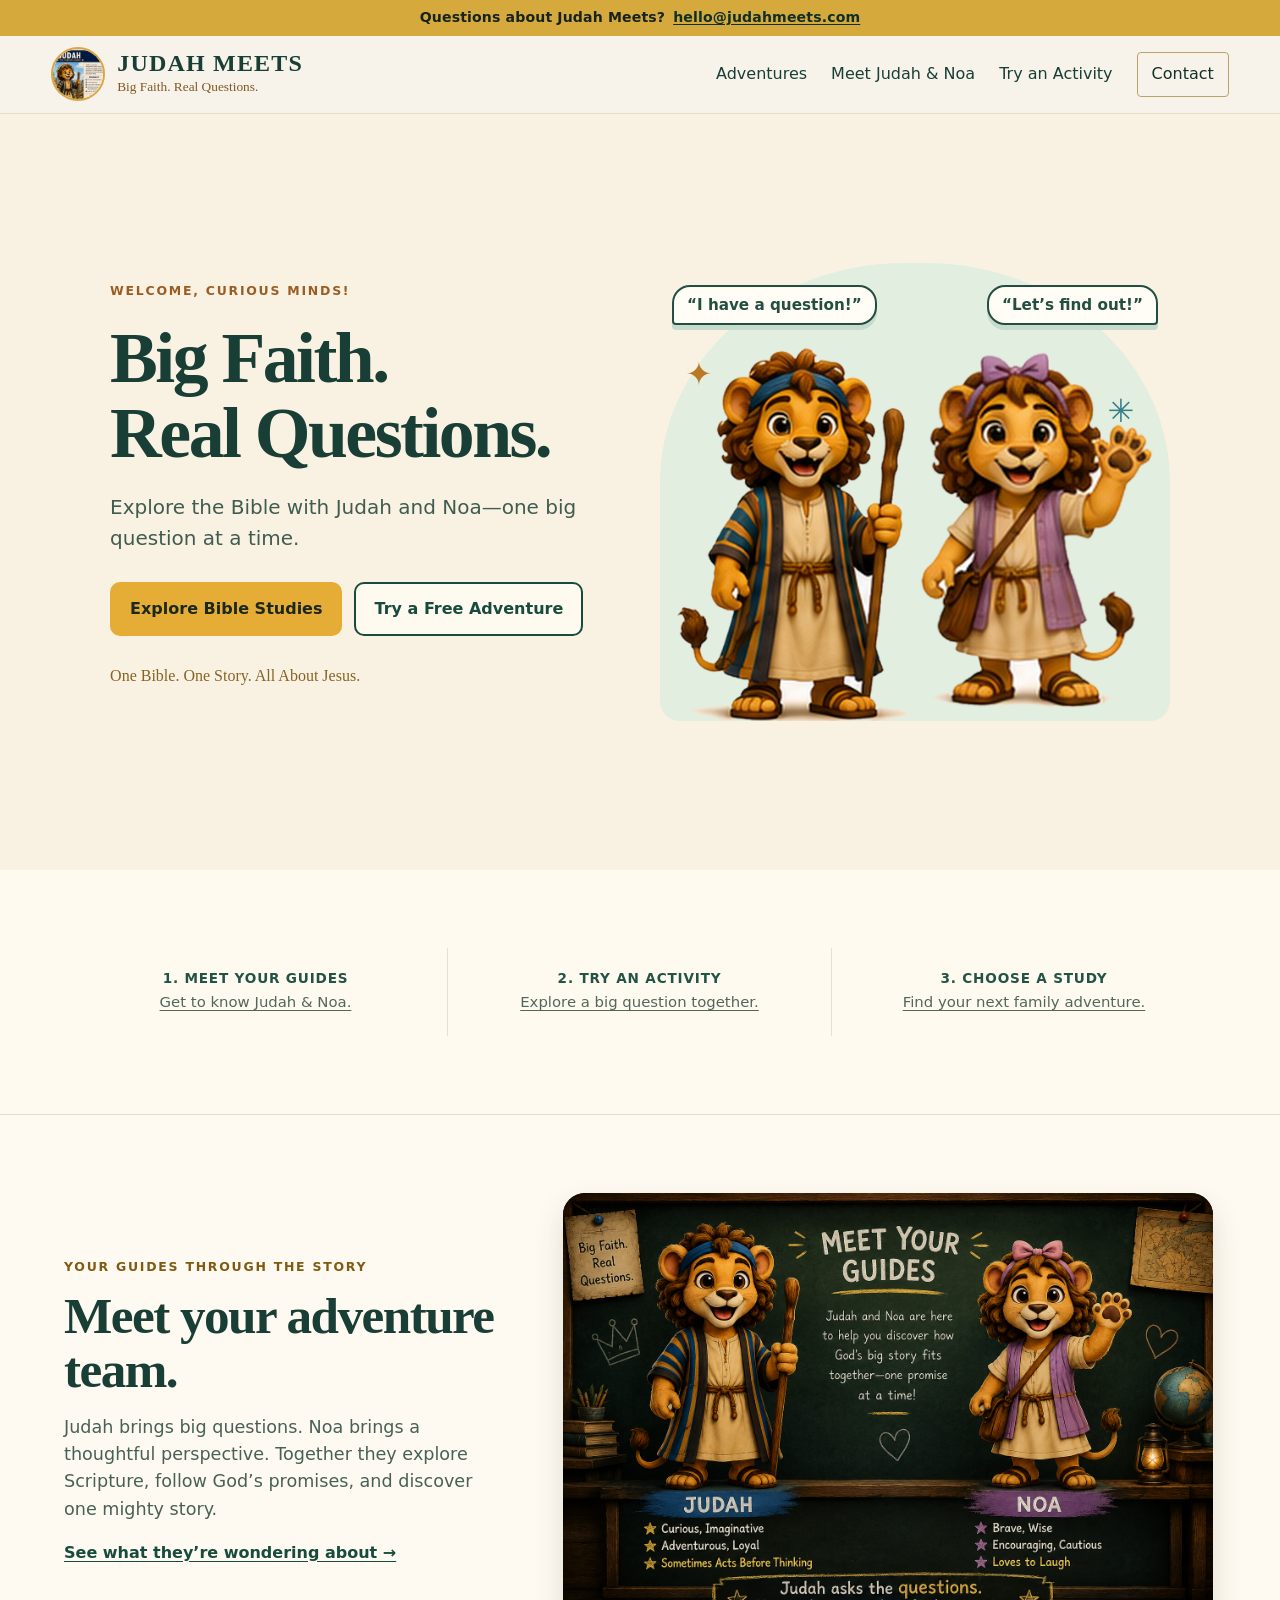
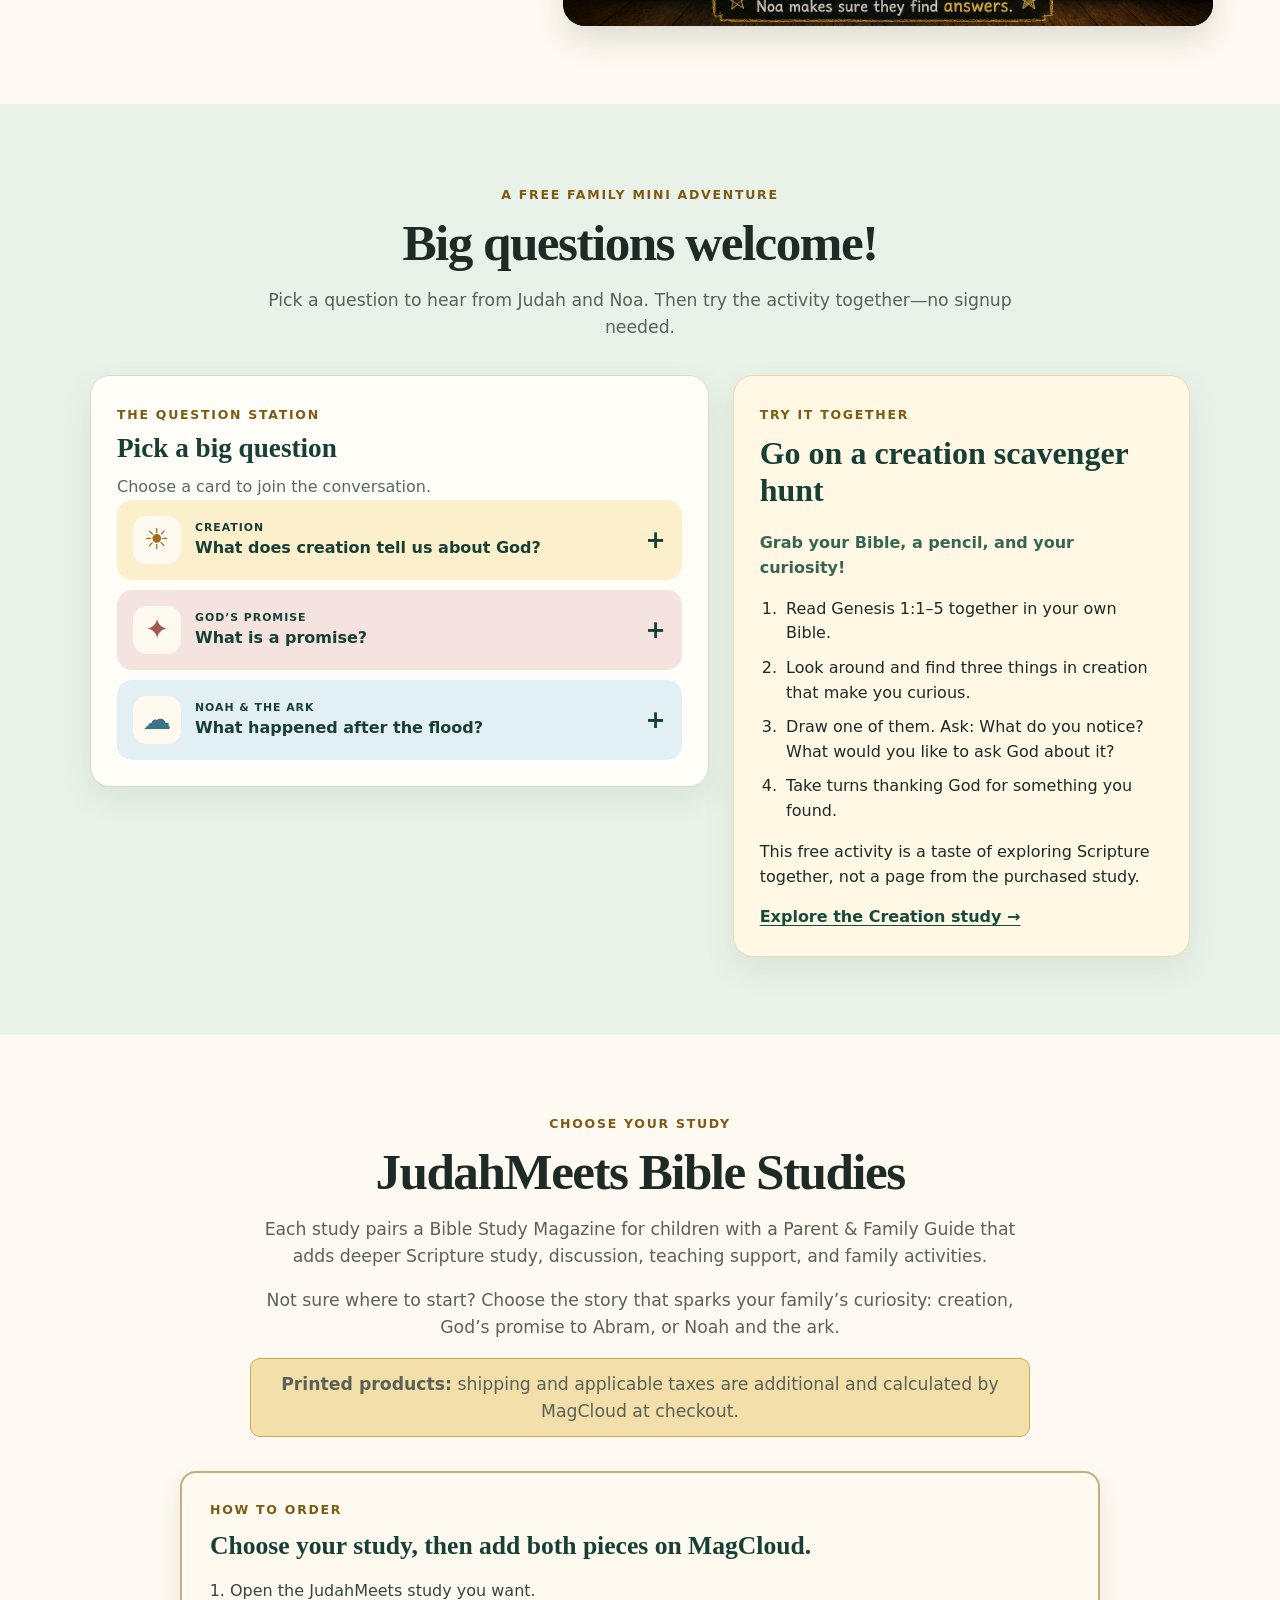
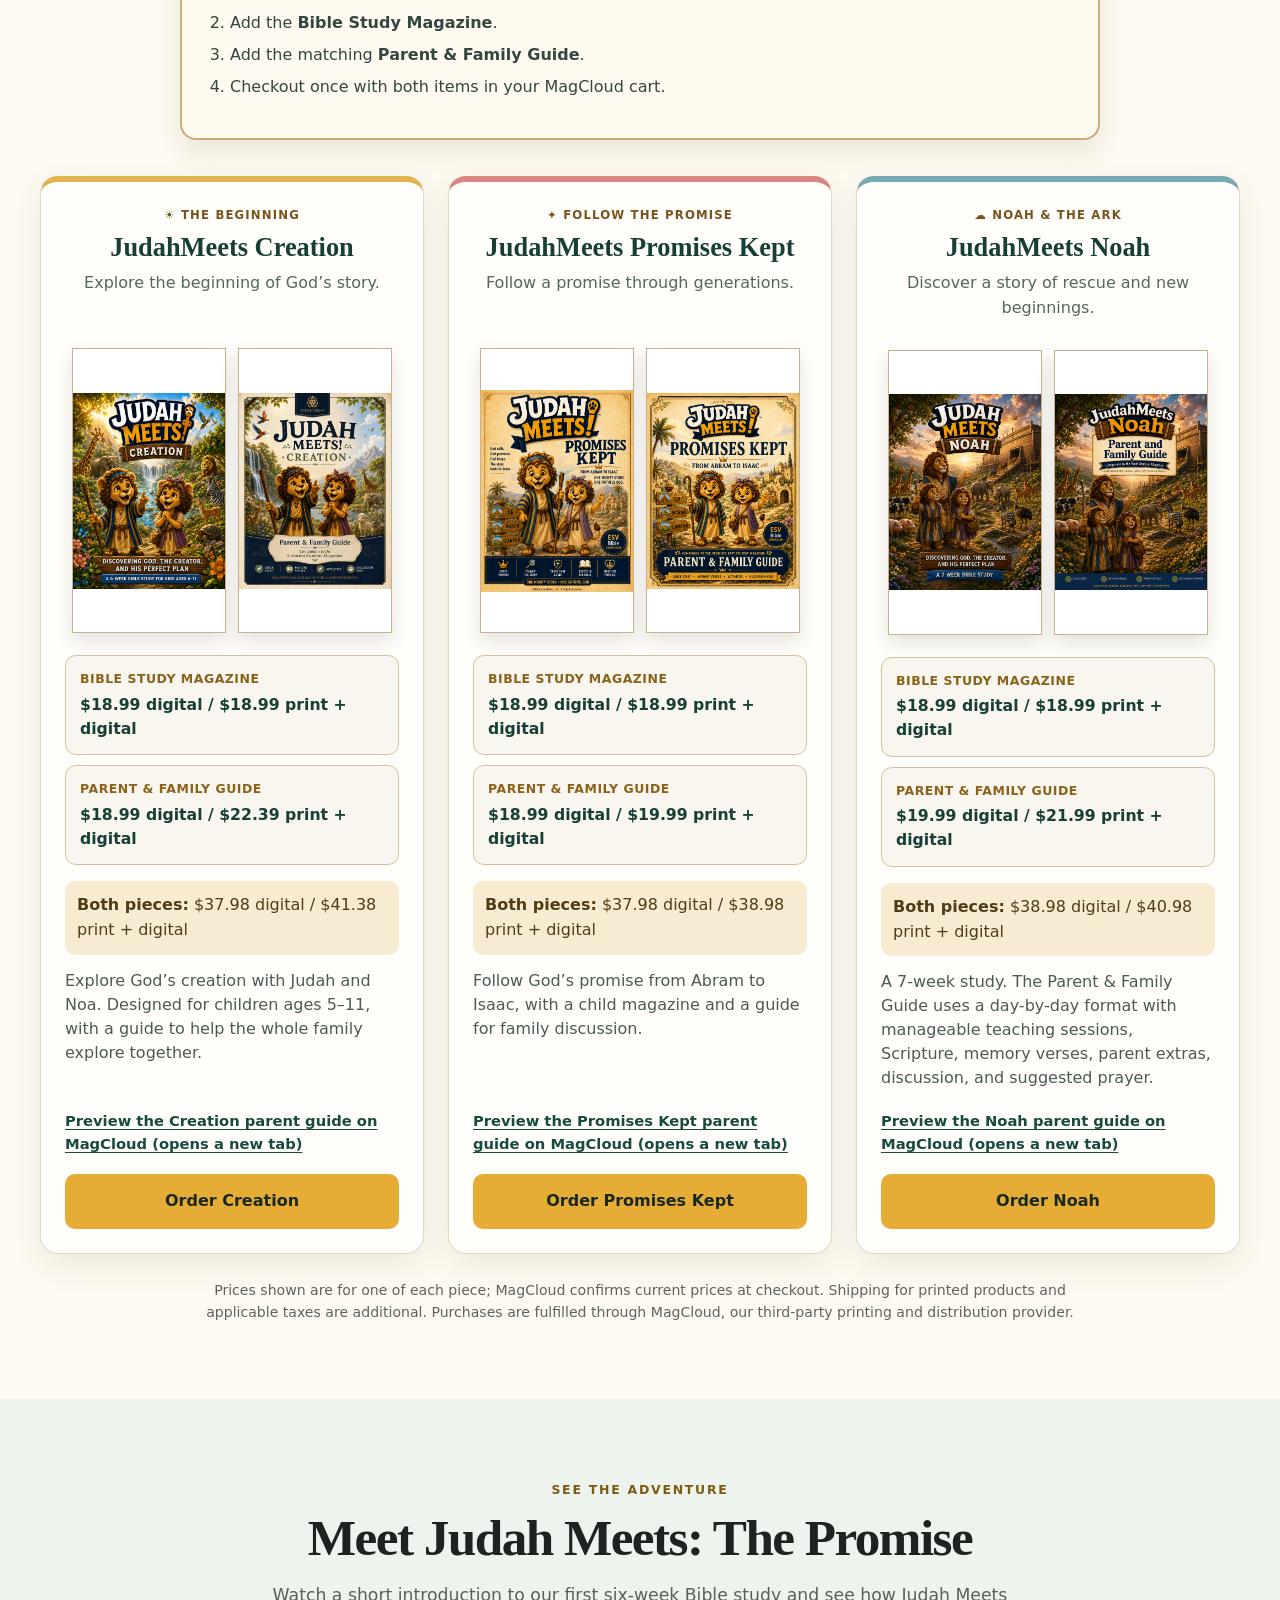
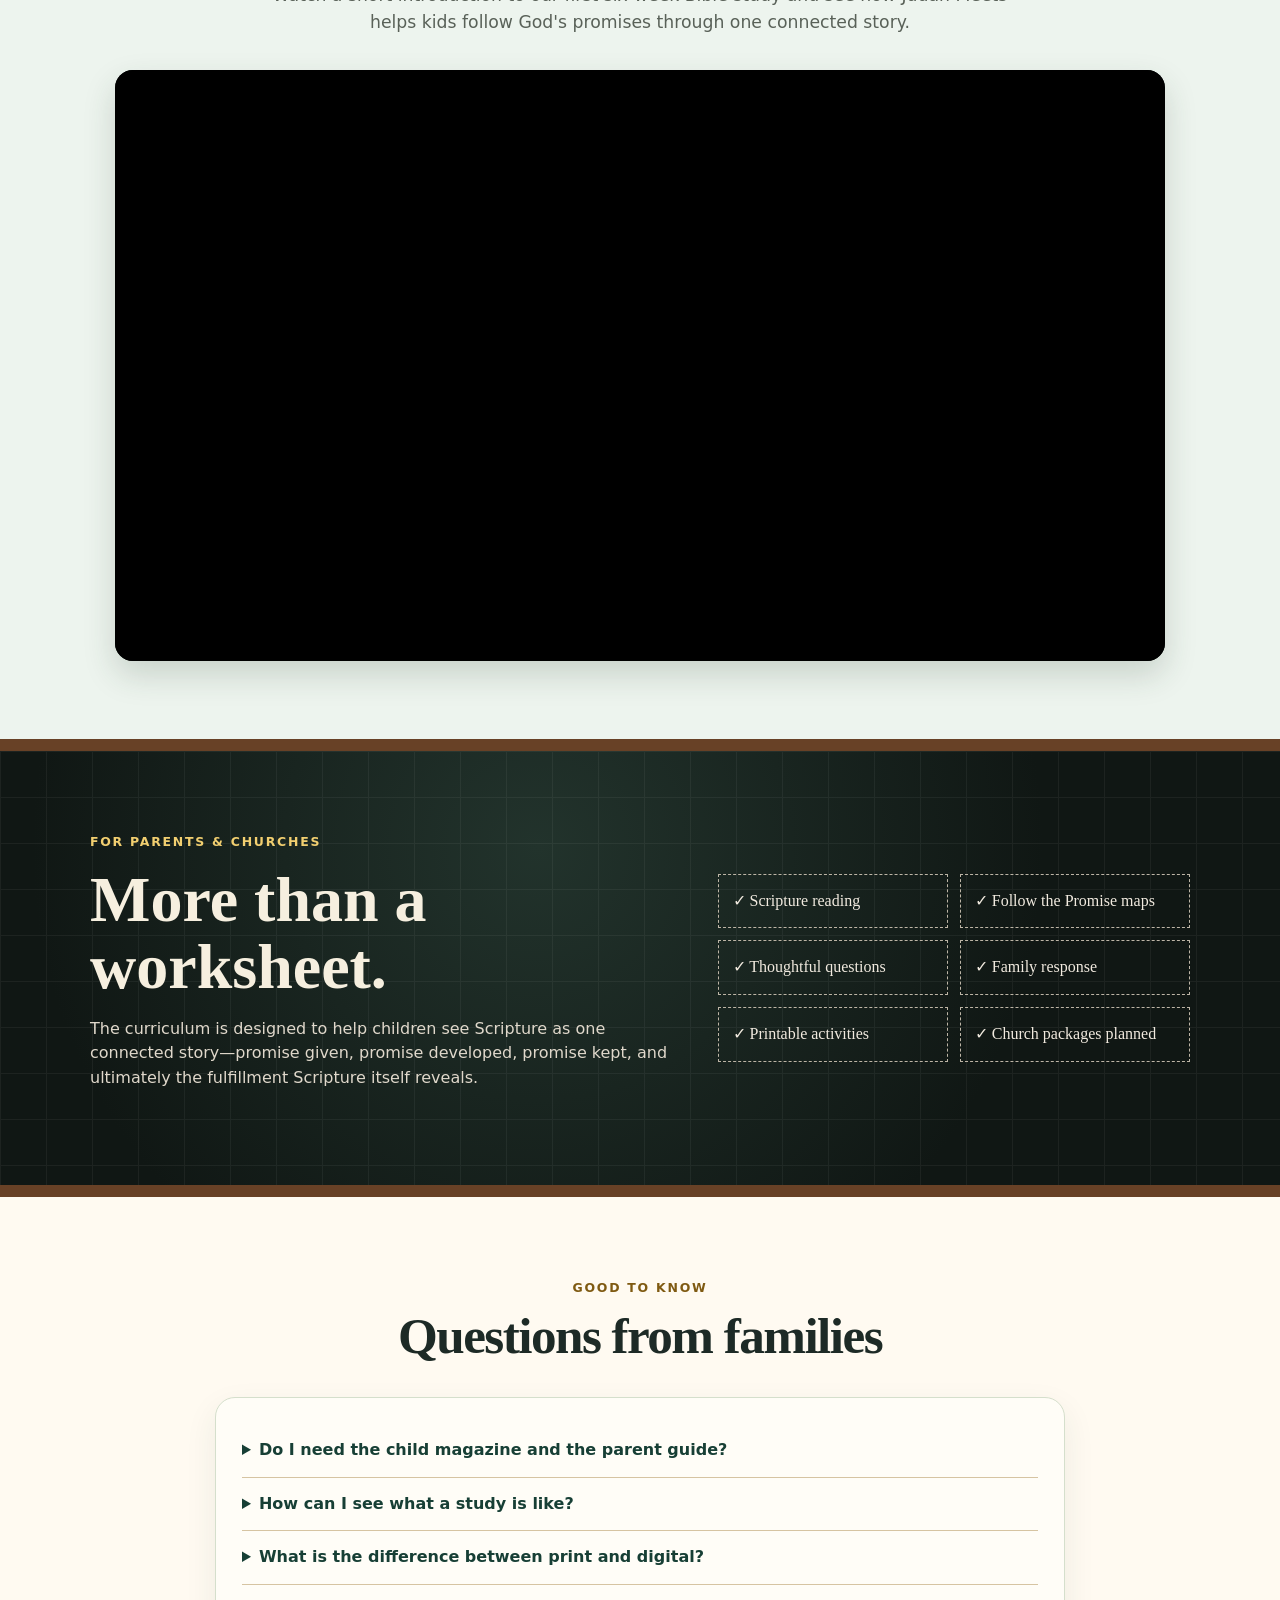
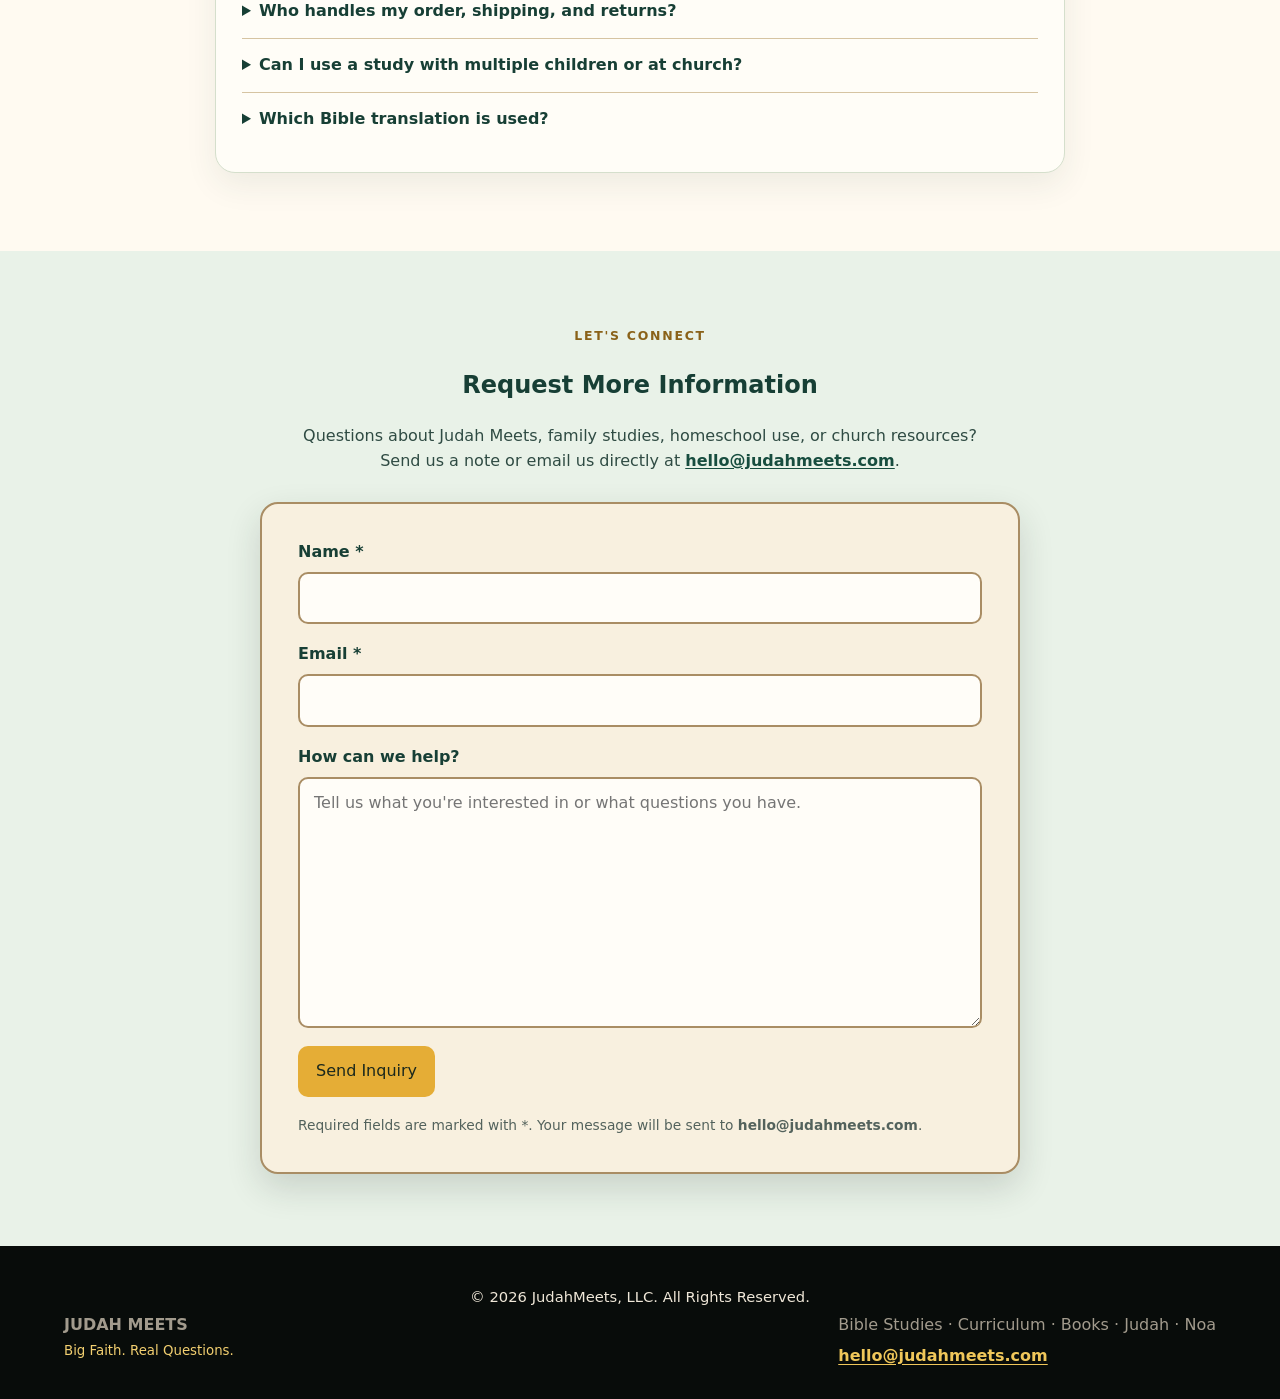
==== commit 4ee38991: "Refresh Judah Meets family experience Co-authored-by: Copilot <223556219+Copilot@users.noreply.githu" ====
--- a/index.html
+++ b/index.html
@@ -17,55 +17,215 @@
     <img src="assets/judah-logo.jpg" alt="Judah Meets">
     <div><strong>JUDAH MEETS</strong><small>Big Faith. Real Questions.</small></div>
   </a>
-  <button class="menu-toggle" aria-label="Open menu">☰</button>
-  <nav>
+  <button class="menu-toggle" aria-label="Open menu" aria-expanded="false" aria-controls="site-nav">☰</button>
+  <nav id="site-nav">
     <a href="#family-bundles">Adventures</a>
     <a href="#guides">Meet Judah &amp; Noa</a>
-    <a class="sign-in" href="#contact">Sign In</a>
+    <a href="#mini-adventure">Try an Activity</a>
+    <a class="sign-in" href="#contact">Contact</a>
   </nav>
 </header>
 
 <main id="top">
-  <section class="hero chalkboard">
+  <section class="hero">
     <div class="chalk-doodles" aria-hidden="true">
       <span class="star s1">☆</span><span class="star s2">✦</span><span class="arrow a1">↝</span>
       <span class="scribble">promise → promise kept</span>
     </div>
     <div class="hero-inner">
       <div class="hero-copy">
-        <span class="kicker">WELCOME TO THE CLASSROOM</span>
+        <span class="kicker">WELCOME, CURIOUS MINDS!</span>
         <h1>Big Faith.<br>Real Questions.</h1>
-        <p>Join Judah and Noa as they explore Scripture, ask the questions kids are already thinking, and discover how every promise fits into God's one mighty story.</p>
+        <p>Explore the Bible with Judah and Noa—one big question at a time.</p>
         <div class="hero-actions">
-          <a class="btn primary" href="#family-bundles">Start the Adventure</a>
-          <a class="btn ghost" href="#guides">Meet Judah &amp; Noa</a>
+          <a class="btn primary" href="#family-bundles">Explore Bible Studies</a>
+          <a class="btn ghost" href="#mini-adventure">Try a Free Adventure</a>
         </div>
         <p class="tagline">One Bible. One Story. All About Jesus.</p>
       </div>
-      <div class="hero-duo">
+      <div class="hero-duo" aria-label="Meet Judah and Noa">
+        <span class="hero-spark hero-spark-one" aria-hidden="true">✦</span>
+        <span class="hero-spark hero-spark-two" aria-hidden="true">✳</span>
         <div class="character-cutout judah-cutout">
-          <img class="character-only" src="assets/judah-clean.png" alt="Judah">
-          <span>“But…why?”</span>
+          <img class="character-only" src="assets/judah-transparent.png" alt="Judah">
+          <span>“I have a question!”</span>
         </div>
         <div class="character-cutout noa-cutout">
-          <img class="character-only" src="assets/noa-clean.png" alt="Noa">
-          <span>“Maybe think first.”</span>
+          <img class="character-only" src="assets/noa-transparent.png" alt="Noa">
+          <span>“Let’s find out!”</span>
         </div>
       </div>
     </div>
   </section>
 
   <section class="classroom-strip">
-    <div class="strip-item"><b>LOOK CLOSER</b><span>Read what Scripture actually says.</span></div>
-    <div class="strip-item"><b>FOLLOW THE PROMISE</b><span>Trace what God says through the whole story.</span></div>
-    <div class="strip-item"><b>CONNECT TO CHRIST</b><span>When Scripture leads to Jesus, follow it all the way.</span></div>
+    <div class="strip-item"><b>1. MEET YOUR GUIDES</b><span><a href="#guides">Get to know Judah &amp; Noa.</a></span></div>
+    <div class="strip-item"><b>2. TRY AN ACTIVITY</b><span><a href="#mini-adventure">Explore a big question together.</a></span></div>
+    <div class="strip-item"><b>3. CHOOSE A STUDY</b><span><a href="#family-bundles">Find your next family adventure.</a></span></div>
   </section>
 
-  
-
-
-
-  
+<section class="guides" id="guides">
+  <div class="guides-intro">
+    <span class="kicker dark">YOUR GUIDES THROUGH THE STORY</span>
+    <h2>Meet your adventure team.</h2>
+    <p>Judah brings big questions. Noa brings a thoughtful perspective. Together they explore Scripture, follow God’s promises, and discover one mighty story.</p>
+    <a class="text-link" href="#mini-adventure">See what they’re wondering about →</a>
+  </div>
+  <div class="meet-guides-feature">
+    <img src="assets/meet-judah-noa.png" alt="Meet Judah and Noa">
+  </div>
+</section>
+
+<section class="mini-adventure" id="mini-adventure">
+  <div class="section-heading">
+    <span class="kicker dark">A FREE FAMILY MINI ADVENTURE</span>
+    <h2>Big questions welcome!</h2>
+    <p>Pick a question to hear from Judah and Noa. Then try the activity together—no signup needed.</p>
+  </div>
+  <div class="adventure-content">
+    <div class="question-board">
+      <span class="kicker dark">THE QUESTION STATION</span>
+      <h3>Pick a big question</h3>
+      <p class="question-hint">Choose a card to join the conversation.</p>
+      <div class="question-list">
+        <details class="question-card question-creation" name="big-question">
+          <summary><span class="question-icon" aria-hidden="true">☀</span><span><small>CREATION</small>What does creation tell us about God?</span></summary>
+          <div class="conversation">
+            <p><img src="assets/judah-transparent.png" alt=""><span><strong>Judah</strong>The world is full of amazing things! Where did they all come from?</span></p>
+            <p><img src="assets/noa-transparent.png" alt=""><span><strong>Noa</strong>Let’s look at Genesis 1 together and see what it tells us about God as Creator.</span></p>
+            <a class="text-link" href="#creation-activity">Try the creation challenge →</a>
+          </div>
+        </details>
+        <details class="question-card question-promise" name="big-question">
+          <summary><span class="question-icon" aria-hidden="true">✦</span><span><small>GOD’S PROMISE</small>What is a promise?</span></summary>
+          <div class="conversation">
+            <p><img src="assets/judah-transparent.png" alt=""><span><strong>Judah</strong>Can we find a promise in the Bible?</span></p>
+            <p><img src="assets/noa-transparent.png" alt=""><span><strong>Noa</strong>Yes! Read Genesis 12:1–3 and look for what God promises Abram.</span></p>
+            <a class="text-link" href="#promises-study">Explore Promises Kept →</a>
+          </div>
+        </details>
+        <details class="question-card question-noah" name="big-question">
+          <summary><span class="question-icon" aria-hidden="true">☁</span><span><small>NOAH &amp; THE ARK</small>What happened after the flood?</span></summary>
+          <div class="conversation">
+            <p><img src="assets/judah-transparent.png" alt=""><span><strong>Judah</strong>I wonder what Noah saw when he came out of the ark.</span></p>
+            <p><img src="assets/noa-transparent.png" alt=""><span><strong>Noa</strong>Let’s read Genesis 9:8–17 and look for the sign of God’s covenant.</span></p>
+            <a class="text-link" href="#noah-study">Explore the Noah study →</a>
+          </div>
+        </details>
+      </div>
+    </div>
+    <div class="activity-card" id="creation-activity">
+      <span class="kicker dark">TRY IT TOGETHER</span>
+      <h3>Go on a creation scavenger hunt</h3>
+      <p class="activity-intro">Grab your Bible, a pencil, and your curiosity!</p>
+      <ol>
+        <li>Read Genesis 1:1–5 together in your own Bible.</li>
+        <li>Look around and find three things in creation that make you curious.</li>
+        <li>Draw one of them. Ask: What do you notice? What would you like to ask God about it?</li>
+        <li>Take turns thanking God for something you found.</li>
+      </ol>
+      <p>This free activity is a taste of exploring Scripture together, not a page from the purchased study.</p>
+      <a class="text-link" href="#creation-study">Explore the Creation study →</a>
+    </div>
+  </div>
+</section>
+
+<section class="family-bundles" id="family-bundles">
+  <div class="section-heading">
+    <span class="kicker dark">CHOOSE YOUR STUDY</span>
+    <h2>JudahMeets Bible Studies</h2>
+    <p>Each study pairs a Bible Study Magazine for children with a Parent &amp; Family Guide that adds deeper Scripture study, discussion, teaching support, and family activities.</p>
+    <p>Not sure where to start? Choose the story that sparks your family’s curiosity: creation, God’s promise to Abram, or Noah and the ark.</p>
+    <p class="shipping-callout"><strong>Printed products:</strong> shipping and applicable taxes are additional and calculated by MagCloud at checkout.</p>
+  </div>
+
+  <div class="magcloud-instructions" aria-label="How to order on MagCloud">
+    <span class="kicker dark">HOW TO ORDER</span>
+    <h3>Choose your study, then add both pieces on MagCloud.</h3>
+    <ol>
+      <li>Open the JudahMeets study you want.</li>
+      <li>Add the <strong>Bible Study Magazine</strong>.</li>
+      <li>Add the matching <strong>Parent &amp; Family Guide</strong>.</li>
+      <li>Checkout once with both items in your MagCloud cart.</li>
+    </ol>
+  </div>
+
+  <div class="study-series-grid">
+    <article class="study-series-card" id="creation-study">
+      <span class="study-label"><span aria-hidden="true">☀</span> THE BEGINNING</span>
+      <h3>JudahMeets Creation</h3>
+      <p class="study-hook">Explore the beginning of God’s story.</p>
+      <div class="study-cover-pair" aria-label="Creation Bible Study Magazine and Parent & Family Guide">
+        <img src="assets/creation-student-cover.png" alt="Judah Meets Creation Bible Study Magazine cover">
+        <img src="assets/creation-parent-cover.png" alt="Judah Meets Creation Parent & Family Guide cover">
+      </div>
+      <div class="study-product-list">
+        <div class="study-product">
+          <span>Bible Study Magazine</span>
+          <strong>$18.99 digital / $18.99 print + digital</strong>
+        </div>
+        <div class="study-product">
+          <span>Parent &amp; Family Guide</span>
+          <strong>$18.99 digital / $22.39 print + digital</strong>
+        </div>
+      </div>
+      <p class="study-total"><strong>Both pieces:</strong> $37.98 digital / $41.38 print + digital</p>
+      <p class="study-support-copy">Explore God’s creation with Judah and Noa. Designed for children ages 5–11, with a guide to help the whole family explore together.</p>
+      <a class="sample-link" href="https://www.magcloud.com/webviewer/3392998?isEmbedded=True" target="_blank" rel="noopener noreferrer">Preview the Creation parent guide on MagCloud (opens a new tab)</a>
+      <a class="btn primary collection-link" href="magcloud-creation.html">Order Creation</a>
+    </article>
+
+    <article class="study-series-card" id="promises-study">
+      <span class="study-label"><span aria-hidden="true">✦</span> FOLLOW THE PROMISE</span>
+      <h3>JudahMeets Promises Kept</h3>
+      <p class="study-hook">Follow a promise through generations.</p>
+      <div class="study-cover-pair" aria-label="Promises Kept Bible Study Magazine and Parent & Family Guide">
+        <img src="assets/promises-student-cover.png" alt="Judah Meets Promises Kept Bible Study Magazine cover">
+        <img src="assets/promises-parent-cover.png" alt="Judah Meets Promises Kept Parent & Family Guide cover">
+      </div>
+      <div class="study-product-list">
+        <div class="study-product">
+          <span>Bible Study Magazine</span>
+          <strong>$18.99 digital / $18.99 print + digital</strong>
+        </div>
+        <div class="study-product">
+          <span>Parent &amp; Family Guide</span>
+          <strong>$18.99 digital / $19.99 print + digital</strong>
+        </div>
+      </div>
+      <p class="study-total"><strong>Both pieces:</strong> $37.98 digital / $38.98 print + digital</p>
+      <p class="study-support-copy">Follow God’s promise from Abram to Isaac, with a child magazine and a guide for family discussion.</p>
+      <a class="sample-link" href="https://www.magcloud.com/webviewer/3393076?isEmbedded=True" target="_blank" rel="noopener noreferrer">Preview the Promises Kept parent guide on MagCloud (opens a new tab)</a>
+      <a class="btn primary collection-link" href="magcloud-promises-kept.html">Order Promises Kept</a>
+    </article>
+
+    <article class="study-series-card" id="noah-study">
+      <span class="study-label"><span aria-hidden="true">☁</span> NOAH &amp; THE ARK</span>
+      <h3>JudahMeets Noah</h3>
+      <p class="study-hook">Discover a story of rescue and new beginnings.</p>
+      <div class="study-cover-pair" aria-label="Noah Bible Study Magazine and Parent & Family Guide">
+        <img src="assets/noah-student-cover.png" alt="Judah Meets Noah Bible Study Magazine cover">
+        <img src="assets/noah-parent-family-guide-cover.png" alt="Judah Meets Noah Parent & Family Guide cover">
+      </div>
+      <div class="study-product-list">
+        <div class="study-product">
+          <span>Bible Study Magazine</span>
+          <strong>$18.99 digital / $18.99 print + digital</strong>
+        </div>
+        <div class="study-product">
+          <span>Parent &amp; Family Guide</span>
+          <strong>$19.99 digital / $21.99 print + digital</strong>
+        </div>
+      </div>
+      <p class="study-total"><strong>Both pieces:</strong> $38.98 digital / $40.98 print + digital</p>
+      <p class="study-support-copy">A 7-week study. The Parent &amp; Family Guide uses a day-by-day format with manageable teaching sessions, Scripture, memory verses, parent extras, discussion, and suggested prayer.</p>
+      <a class="sample-link" href="https://www.magcloud.com/webviewer/3401180?isEmbedded=True" target="_blank" rel="noopener noreferrer">Preview the Noah parent guide on MagCloud (opens a new tab)</a>
+      <a class="btn primary collection-link" href="magcloud-noah.html">Order Noah</a>
+    </article>
+  </div>
+
+  <p class="pricing-disclaimer">Prices shown are for one of each piece; MagCloud confirms current prices at checkout. Shipping for printed products and applicable taxes are additional. Purchases are fulfilled through MagCloud, our third-party printing and distribution provider.</p>
+</section>
 
 <section class="study-video" id="study-video">
   <div class="section-heading">
@@ -86,149 +246,6 @@
   </div>
 </section>
 
-
-<section class="curriculum-preview" id="curriculum-preview">
-  <div class="curriculum-board">
-    <div class="curriculum-board-heading">
-      <div class="chalk-stars">— ☆ ☆ —</div>
-      <h2>BIBLE STUDIES &amp; CURRICULUM</h2>
-      <div class="chalk-subtitle">Help kids know God’s story and grow in their faith!</div>
-    </div>
-
-    <div class="curriculum-scene">
-      <figure class="curriculum-cover curriculum-cover-left">
-        <img src="assets/promises-kept-cover.png" alt="Judah Meets Promises Kept — From Abram to Isaac">
-      </figure>
-
-      <div class="curriculum-center-copy">
-        <p>
-          Judah Meets Bible Studies make learning Scripture exciting and meaningful
-          with engaging lessons and printable curriculum. Perfect for families,
-          homeschool, and Sunday School!
-        </p>
-        <div class="chalk-bible" aria-hidden="true">✝<br>📖</div>
-        <div class="one-story">One Bible.<br>One Story.<br>All About Jesus.</div>
-      </div>
-
-      <figure class="curriculum-cover curriculum-cover-right">
-        <img src="assets/creation-cover.png" alt="Judah Meets Creation">
-      </figure>
-    </div>
-
-    <div class="coming-soon-plank">
-      <strong>★ &nbsp; MORE BIBLE STUDIES COMING SOON! &nbsp; ★</strong>
-      <span>New adventures through God’s Word are on the way.<br>Stay tuned!</span>
-    </div>
-  </div>
-</section>
-
-
-<section class="guides" id="guides">
-  <div class="section-heading light">
-    <span class="kicker">YOUR GUIDES THROUGH THE STORY</span>
-    <h2>Meet Judah &amp; Noa</h2>
-    <p>Two very different personalities. One great friendship. A lot of questions.</p>
-  </div>
-
-  <div class="meet-guides-feature">
-    <img src="assets/meet-judah-noa.png" alt="Meet Judah and Noa">
-  </div>
-
-  <div class="duo-note">
-    <strong>Better together.</strong>
-    <p>Judah brings curiosity and momentum. Noa brings wisdom, courage, encouragement, and a well-timed reality check. Together they ask big questions, explore Scripture, and follow God's promises through one mighty story.</p>
-  </div>
-</section>
-
-
-  
-
-  
-<section class="family-bundles" id="family-bundles">
-  <div class="section-heading">
-    <span class="kicker dark">CHOOSE YOUR STUDY</span>
-    <h2>JudahMeets Bible Studies</h2>
-    <p>Each study pairs a Bible Study Magazine for children with a Parent &amp; Family Guide that adds deeper Scripture study, discussion, teaching support, and family activities.</p>
-    <p class="shipping-callout"><strong>Printed products:</strong> shipping and applicable taxes are additional and calculated by MagCloud at checkout.</p>
-  </div>
-
-  <div class="magcloud-instructions" aria-label="How to order on MagCloud">
-    <span class="kicker dark">HOW TO ORDER</span>
-    <h3>Choose your study, then add both pieces on MagCloud.</h3>
-    <ol>
-      <li>Open the JudahMeets study you want.</li>
-      <li>Add the <strong>Bible Study Magazine</strong>.</li>
-      <li>Add the matching <strong>Parent &amp; Family Guide</strong>.</li>
-      <li>Checkout once with both items in your MagCloud cart.</li>
-    </ol>
-  </div>
-
-  <div class="study-series-grid">
-    <article class="study-series-card">
-      <h3>JudahMeets Creation</h3>
-      <div class="study-cover-pair" aria-label="Creation Bible Study Magazine and Parent & Family Guide">
-        <img src="assets/creation-student-cover.png" alt="Judah Meets Creation Bible Study Magazine cover">
-        <img src="assets/creation-parent-cover.png" alt="Judah Meets Creation Parent & Family Guide cover">
-      </div>
-      <div class="study-product-list">
-        <div class="study-product">
-          <span>Bible Study Magazine</span>
-          <strong>$18.99 digital / $18.99 print</strong>
-        </div>
-        <div class="study-product">
-          <span>Parent &amp; Family Guide</span>
-          <strong>$18.99 digital / $18.99 print</strong>
-        </div>
-      </div>
-      <p class="study-support-copy">Designed for kids ages 5–11, with engaging characters that interact with Scripture. The Parent &amp; Family Guide expands the study for the whole family.</p>
-      <a class="btn primary collection-link" href="magcloud-creation.html">Open JudahMeets Creation</a>
-    </article>
-
-    <article class="study-series-card">
-      <h3>JudahMeets Promises Kept</h3>
-      <div class="study-cover-pair" aria-label="Promises Kept Bible Study Magazine and Parent & Family Guide">
-        <img src="assets/promises-student-cover.png" alt="Judah Meets Promises Kept Bible Study Magazine cover">
-        <img src="assets/promises-parent-cover.png" alt="Judah Meets Promises Kept Parent & Family Guide cover">
-      </div>
-      <div class="study-product-list">
-        <div class="study-product">
-          <span>Bible Study Magazine</span>
-          <strong>$18.99 digital / $18.99 print</strong>
-        </div>
-        <div class="study-product">
-          <span>Parent &amp; Family Guide</span>
-          <strong>$18.99 digital / $18.99 print</strong>
-        </div>
-      </div>
-      <p class="study-support-copy">Follow God’s promise from Abram to Isaac with the same family-study format: child magazine plus Parent &amp; Family Guide.</p>
-      <a class="btn primary collection-link" href="magcloud-promises-kept.html">Open JudahMeets Promises Kept</a>
-    </article>
-
-    <article class="study-series-card">
-      <h3>JudahMeets Noah</h3>
-      <div class="study-cover-pair" aria-label="Noah Bible Study Magazine and Parent & Family Guide">
-        <img src="assets/noah-student-cover.png" alt="Judah Meets Noah Bible Study Magazine cover">
-        <img src="assets/noah-parent-family-guide-cover.png" alt="Judah Meets Noah Parent & Family Guide cover">
-      </div>
-      <div class="study-product-list">
-        <div class="study-product">
-          <span>Bible Study Magazine</span>
-          <strong>$18.99 digital / $18.99 print</strong>
-        </div>
-        <div class="study-product">
-          <span>Parent &amp; Family Guide</span>
-          <strong>$19.99 digital / $21.99 print</strong>
-        </div>
-      </div>
-      <p class="study-support-copy">A 7-week study. The Parent &amp; Family Guide uses a day-by-day format with manageable teaching sessions, Scripture, memory verses, parent extras, discussion, and suggested prayer.</p>
-      <a class="btn primary collection-link" href="magcloud-noah.html">Open JudahMeets Noah</a>
-    </article>
-  </div>
-
-  <p class="pricing-disclaimer">Purchases are fulfilled through MagCloud, our third-party printing and distribution provider.</p>
-</section>
-
-
 <section class="parents chalkboard" id="parents">
     <div class="parents-inner">
       <div>
@@ -246,13 +263,38 @@
       </div>
     </div>
   </section>
-<section class="signin" id="signin">
-    <div class="signin-card">
-      <span class="kicker dark">COMING SOON</span>
-      <h2>My Adventures</h2>
-      <p>Parent access will eventually live here for single-study, semester, and annual plans.</p>
-    </div>
-  </section>
+<section class="family-faq" id="faq">
+  <div class="section-heading">
+    <span class="kicker dark">GOOD TO KNOW</span>
+    <h2>Questions from families</h2>
+  </div>
+  <div class="faq-list">
+    <details>
+      <summary>Do I need the child magazine and the parent guide?</summary>
+      <p>We recommend both for the complete family study. The child magazine invites kids into the story; the matching guide adds Scripture study, discussion, teaching support, and family activities. They are purchased separately on MagCloud.</p>
+    </details>
+    <details>
+      <summary>How can I see what a study is like?</summary>
+      <p>Choose a parent-guide preview on a study card to view the sample on MagCloud. You can also try our <a href="#mini-adventure">free family activity</a> here on Judah Meets.</p>
+    </details>
+    <details>
+      <summary>What is the difference between print and digital?</summary>
+      <p>MagCloud offers digital editions and printed editions. Check each publication’s MagCloud page for its available formats and what is included before ordering.</p>
+    </details>
+    <details>
+      <summary>Who handles my order, shipping, and returns?</summary>
+      <p>MagCloud handles checkout and fulfillment. Shipping and applicable taxes are calculated at checkout. For order assistance or current policies, visit <a href="https://www.magcloud.com/help" target="_blank" rel="noopener noreferrer">MagCloud Help (opens a new tab)</a>.</p>
+    </details>
+    <details>
+      <summary>Can I use a study with multiple children or at church?</summary>
+      <p>We would be happy to discuss your situation and answer questions about group use and permissions. <a href="#contact">Contact us</a> before ordering.</p>
+    </details>
+    <details>
+      <summary>Which Bible translation is used?</summary>
+      <p>Translation information can vary by publication. Check the publication details on MagCloud or <a href="#contact">contact us</a> for a specific study.</p>
+    </details>
+  </div>
+</section>
 </main>
 
 <section class="contact-section" id="contact">
--- a/styles.css
+++ b/styles.css
@@ -1039,3 +1039,252 @@
   .study-cover-pair{min-height:240px;gap:8px}
   .study-cover-pair img{width:47%;height:230px}
 }
+
+/* Family activity, previews, and purchase guidance */
+.classroom-strip a,.text-link,.sample-link,.family-faq a,.handoff-text-link{
+  text-decoration:underline;
+  text-underline-offset:.18em;
+}
+.mini-adventure,.family-faq{
+  background:#f3ead8;
+  color:#1d2a26;
+}
+.adventure-content{
+  width:min(1100px,100%);
+  margin:auto;
+  display:grid;
+  grid-template-columns:1fr 1fr;
+  gap:24px;
+}
+.question-board,.activity-card,.faq-list{
+  background:#fffaf0;
+  border:2px solid #c7ad79;
+  border-radius:16px;
+  padding:26px;
+}
+.question-board h3,.activity-card h3{
+  margin:.25em 0 .7em;
+  color:#173f35;
+  font:700 1.7rem Georgia,serif;
+}
+.question-board details,.faq-list details{border-top:1px solid #d6c4a2;padding:14px 0}
+.question-board summary,.faq-list summary{cursor:pointer;color:#173f35;font-weight:800}
+.question-board p,.faq-list p{margin:.65em 0 0}
+.activity-card ol{padding-left:1.4em}
+.activity-card li{margin:.6em 0}
+.text-link,.sample-link,.family-faq a,.handoff-text-link{color:#174b3e;font-weight:700}
+.study-total{margin:0 0 14px;padding:12px;background:#f3dfaa;border-radius:10px;color:#513c18}
+.sample-link{display:block;margin:0 0 18px;font-size:.92rem}
+.faq-list{width:min(850px,100%);margin:auto}
+.faq-list details:first-child{border-top:0}
+.pricing-disclaimer{max-width:900px;margin:26px auto 0;text-align:center}
+:focus-visible{outline:3px solid #b77900;outline-offset:3px}
+@media(max-width:760px){
+  .adventure-content{grid-template-columns:1fr}
+  .curriculum-cover{width:35vw !important;max-width:100%}
+  .curriculum-cover img{width:100% !important}
+  .curriculum-cover-left,.curriculum-cover-right{margin:0 !important}
+}
+@media(min-width:761px) and (max-width:1200px){
+  .curriculum-scene{grid-template-columns:minmax(0,1fr) minmax(0,250px) minmax(0,1fr)}
+  .curriculum-cover{width:100% !important;height:auto !important}
+  .curriculum-cover img{width:min(90%,255px) !important;height:auto !important}
+  .curriculum-cover-left,.curriculum-cover-right{margin:0 !important}
+}
+.hero-inner{width:min(1200px,92%)}
+.video-shell{width:min(1050px,100%)}
+@media(max-width:600px){
+  .hero-inner,.parents-inner{grid-template-columns:minmax(0,1fr)}
+  .hero-copy h1{font-size:clamp(2.6rem,11vw,3.5rem)}
+  .parents h2{font-size:clamp(2.3rem,10vw,4rem);overflow-wrap:anywhere}
+}
+
+/* A brighter classroom for the adventure, with a quieter shopping area. */
+section[id],article[id],div[id="creation-activity"]{scroll-margin-top:95px}
+.site-header{
+  background:rgba(255,251,242,.97);
+  border-bottom:1px solid #e8dcc5;
+  color:#183e35;
+}
+.brand small{color:#805923}
+nav a,.menu-toggle{color:#183e35}
+.sign-in{border-color:#bca16b}
+.hero{
+  position:relative;
+  overflow:hidden;
+  background:#f9f2e3;
+  color:#183e35;
+  border-bottom:0;
+}
+.hero-inner{
+  min-height:600px;
+  grid-template-columns:minmax(0,1fr) minmax(0,1fr);
+  gap:40px;
+}
+.hero-copy h1{font-size:clamp(3.5rem,5.6vw,5.8rem);letter-spacing:-.035em}
+.hero-copy p{color:#405c51;font-size:1.25rem}
+.hero .kicker{color:#9a5d24}
+.hero .tagline{color:#886324 !important;font-size:1rem}
+.hero .btn.ghost{color:#174b3e;border-color:#174b3e;background:#fffaf0}
+.btn{border-radius:10px}
+.btn.primary{background:#e5ad36;color:#1b281d}
+.btn.primary:hover{background:#f0c45b}
+.hero-duo{
+  position:relative;
+  display:grid;
+  grid-template-columns:repeat(2,minmax(0,1fr));
+  align-items:end;
+  gap:0;
+  padding:48px 12px 0;
+  background:#e2eee0;
+  border-radius:48% 48% 20px 20px;
+}
+.character-cutout,.character-cutout:nth-child(2){
+  position:relative;
+  background:transparent;
+  border:0;
+  padding:0;
+  box-shadow:none;
+  transform:none;
+}
+.character-cutout img{
+  display:block;
+  width:100%;
+  height:clamp(290px,32vw,440px);
+  aspect-ratio:auto;
+  object-fit:contain;
+  object-position:center bottom;
+}
+.character-cutout span{
+  position:absolute;
+  z-index:1;
+  top:-26px;
+  left:0;
+  padding:9px 13px;
+  background:#fffdf6;
+  border:2px solid #234f42;
+  border-radius:18px 18px 18px 4px;
+  box-shadow:0 5px 0 #c6dbcb;
+  color:#234f42;
+  font:700 .95rem/1.2 system-ui,sans-serif;
+}
+.noa-cutout span{left:auto;right:0;border-radius:18px 18px 4px 18px}
+.hero-spark{position:absolute;color:#bc7925;font-size:2rem}
+.hero-spark-one{left:5%;top:19%}
+.hero-spark-two{right:7%;top:27%;color:#387e88}
+.chalk-doodles{display:none}
+.classroom-strip{background:#fffaf0;border-bottom:1px solid #e9dcc4}
+.strip-item{padding:22px 4vw;border-color:#eadfcf}
+.strip-item b{color:#235347;font:800 .85rem system-ui,sans-serif;letter-spacing:.06em}
+.strip-item span{display:block;margin-top:5px;color:#52675b}
+.guides{
+  display:grid;
+  grid-template-columns:minmax(0,.8fr) minmax(0,1.2fr);
+  gap:clamp(30px,5vw,70px);
+  align-items:center;
+  background:#fffaf1;
+  color:#183e35;
+}
+.guides-intro{max-width:480px;justify-self:end}
+.guides-intro h2{font:700 clamp(2.6rem,4vw,4rem)/1.05 Georgia,serif;letter-spacing:-.03em;margin:.2em 0}
+.guides-intro p{font-size:1.1rem;color:#486156}
+.meet-guides-feature{
+  width:100%;
+  max-width:650px;
+  margin:0;
+  border:0;
+  border-radius:22px;
+  box-shadow:0 14px 30px rgba(37,61,44,.15);
+  overflow:hidden;
+}
+.mini-adventure{background:#e9f2e8}
+.section-heading h2{font-size:clamp(2.5rem,4vw,4rem);letter-spacing:-.03em}
+.adventure-content{grid-template-columns:minmax(0,1.15fr) minmax(0,.85fr);align-items:start}
+.question-board,.activity-card,.faq-list{
+  background:#fffdf7;
+  border:1px solid #d5dfcc;
+  box-shadow:0 12px 32px rgba(36,70,50,.08);
+  border-radius:20px;
+}
+.question-board h3{margin-bottom:.2em}
+.question-hint{margin:0 0 18px;color:#566b5d}
+.question-list{display:grid;gap:10px}
+.question-board .question-card{padding:0;border:2px solid transparent;border-radius:15px;overflow:hidden}
+.question-creation{background:#fcf0cc}
+.question-promise{background:#f4e3df}
+.question-noah{background:#e2f0f3}
+.question-board .question-card[open]{border-color:#285c4d}
+.question-card summary{
+  display:flex;
+  align-items:center;
+  gap:14px;
+  padding:14px;
+  list-style:none;
+  line-height:1.3;
+}
+.question-card summary::-webkit-details-marker{display:none}
+.question-card summary::after{content:"+";margin-left:auto;font-size:1.5rem;line-height:1}
+.question-card[open] summary::after{content:"−"}
+.question-card summary small{display:block;font-size:.68rem;letter-spacing:.09em;margin-bottom:3px}
+.question-icon{
+  display:grid;
+  place-items:center;
+  flex:none;
+  width:48px;
+  height:48px;
+  border-radius:14px;
+  background:#fffaf0;
+  color:#a66a1e;
+  font-size:1.8rem;
+}
+.question-promise .question-icon{color:#a65550}
+.question-noah .question-icon{color:#3b7585}
+.conversation{padding:0 14px 16px}
+.conversation p{display:flex;align-items:flex-start;gap:10px;margin:12px 0}
+.conversation img{flex:none;width:45px;height:45px;object-fit:cover;object-position:top;border-radius:50%;background:#fffaf0}
+.conversation p span{display:block;padding:10px 12px;border-radius:12px;background:#fffdf7;line-height:1.45}
+.conversation strong{display:block;color:#1a5444}
+.conversation .text-link{display:inline-block;margin:4px 0 0 55px}
+.activity-card{background:#fff8e4;border-color:#ead8ae}
+.activity-card h3{font-size:2rem}
+.activity-intro{font-weight:700;color:#386553}
+.activity-card li{padding-left:4px}
+.family-bundles{background:#fffaf1}
+.study-series-card{border:1px solid #e3d8c6;border-top:6px solid #e2b451;background:#fffefa;box-shadow:0 12px 32px rgba(37,61,44,.09)}
+.study-series-card:nth-child(2){border-top-color:#d9877c}
+.study-series-card:nth-child(3){border-top-color:#78aab4}
+.study-label{align-self:center;color:#79531c;font-size:.73rem;font-weight:900;letter-spacing:.1em}
+.study-series-card h3{min-height:0;margin:8px 0;color:#173f35}
+.study-hook{min-height:3em;margin:0 0 14px;text-align:center;color:#53685c}
+.study-cover-pair img{background:#fff;box-shadow:0 8px 18px rgba(44,33,20,.13)}
+.study-product{background:#f8f6ef}
+.study-total{background:#f7ecd1}
+.study-video{background:#edf4ee}
+.video-shell{border:0;border-radius:18px;overflow:hidden;padding:0;box-shadow:0 14px 32px rgba(37,61,44,.18)}
+.family-faq{background:#fffaf1}
+.contact-section{background:#e9f2e8}
+@media(max-width:950px){
+  nav.open{background:#fffaf0;border:1px solid #e2d4bd;border-radius:0 0 14px 14px;box-shadow:0 12px 24px #183e3526}
+  .hero-inner{grid-template-columns:minmax(0,1fr);padding:56px 0;gap:50px}
+  .hero-duo{width:min(560px,100%);justify-self:center}
+  .guides{grid-template-columns:minmax(0,1fr)}
+  .guides-intro{justify-self:start}
+  .meet-guides-feature{max-width:100%}
+}
+@media(max-width:760px){
+  .adventure-content{grid-template-columns:minmax(0,1fr)}
+  .hero-copy h1{font-size:clamp(2.9rem,11vw,4.5rem)}
+  .hero-copy p{font-size:1.08rem}
+  .hero-duo{grid-template-columns:repeat(2,minmax(0,1fr));padding-top:48px}
+  .character-cutout img{height:clamp(200px,56vw,350px)}
+  .character-cutout span{font-size:.77rem;padding:8px}
+  .study-hook{min-height:0}
+}
+@media(prefers-reduced-motion:no-preference){
+  .character-cutout{animation:character-arrive .6s ease-out both}
+  .noa-cutout{animation-delay:.12s}
+  .question-card summary{transition:transform .18s ease}
+  .question-card summary:hover{transform:translateY(-2px)}
+  @keyframes character-arrive{from{opacity:0;transform:translateY(12px)}to{opacity:1;transform:translateY(0)}}
+}
+@media(prefers-reduced-motion:reduce){html{scroll-behavior:auto}}
